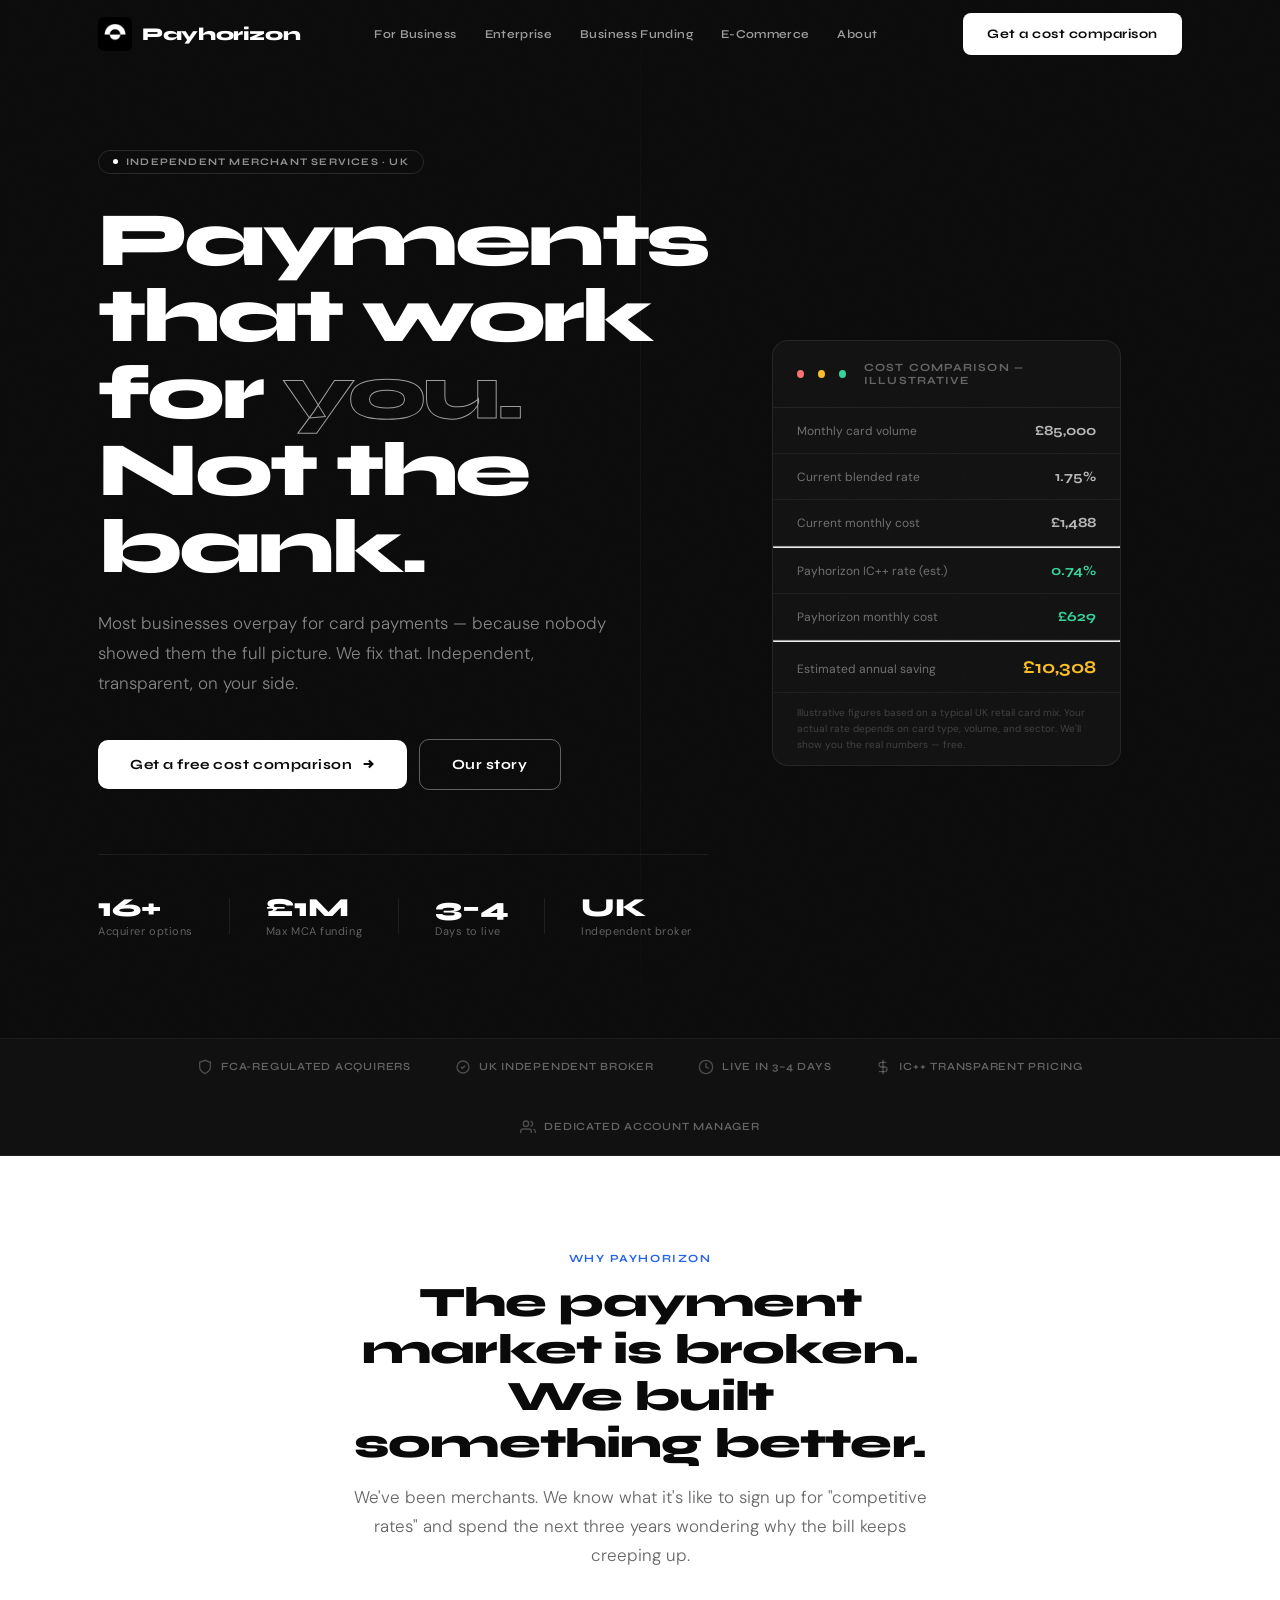
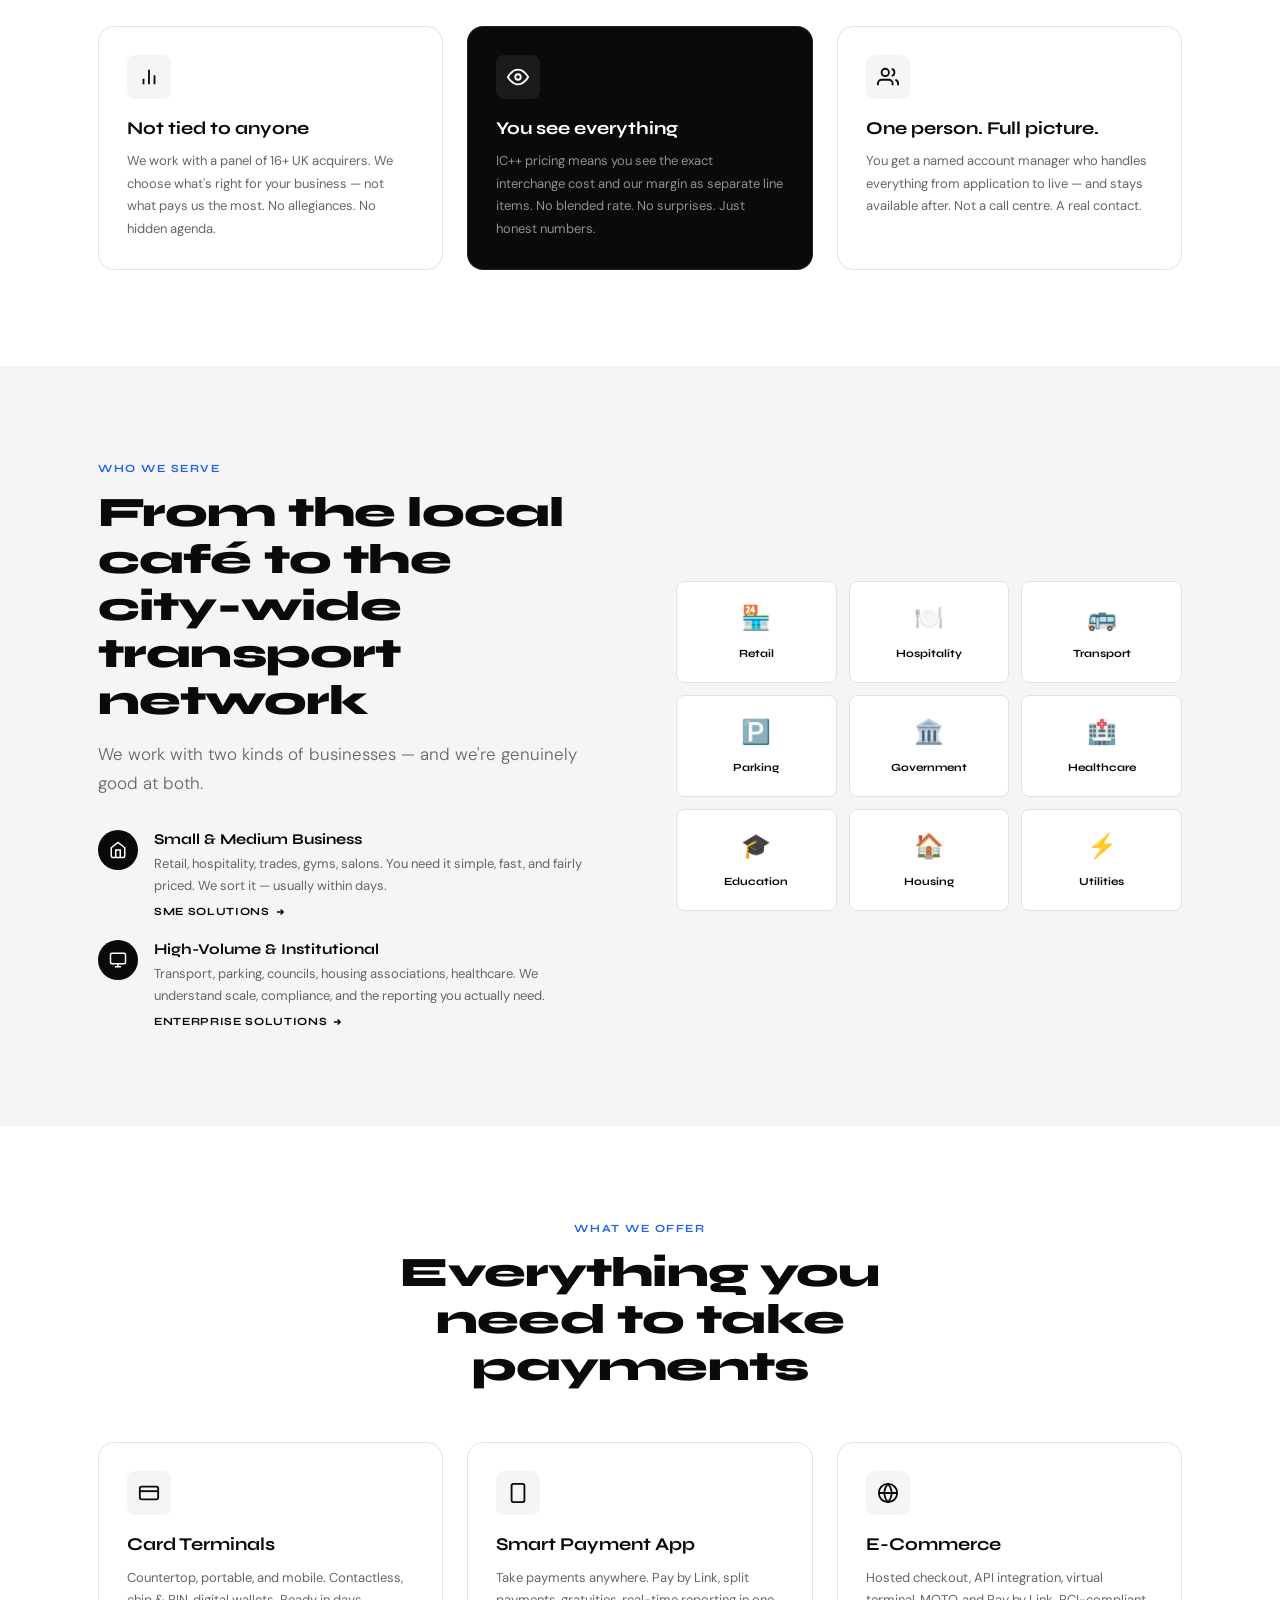
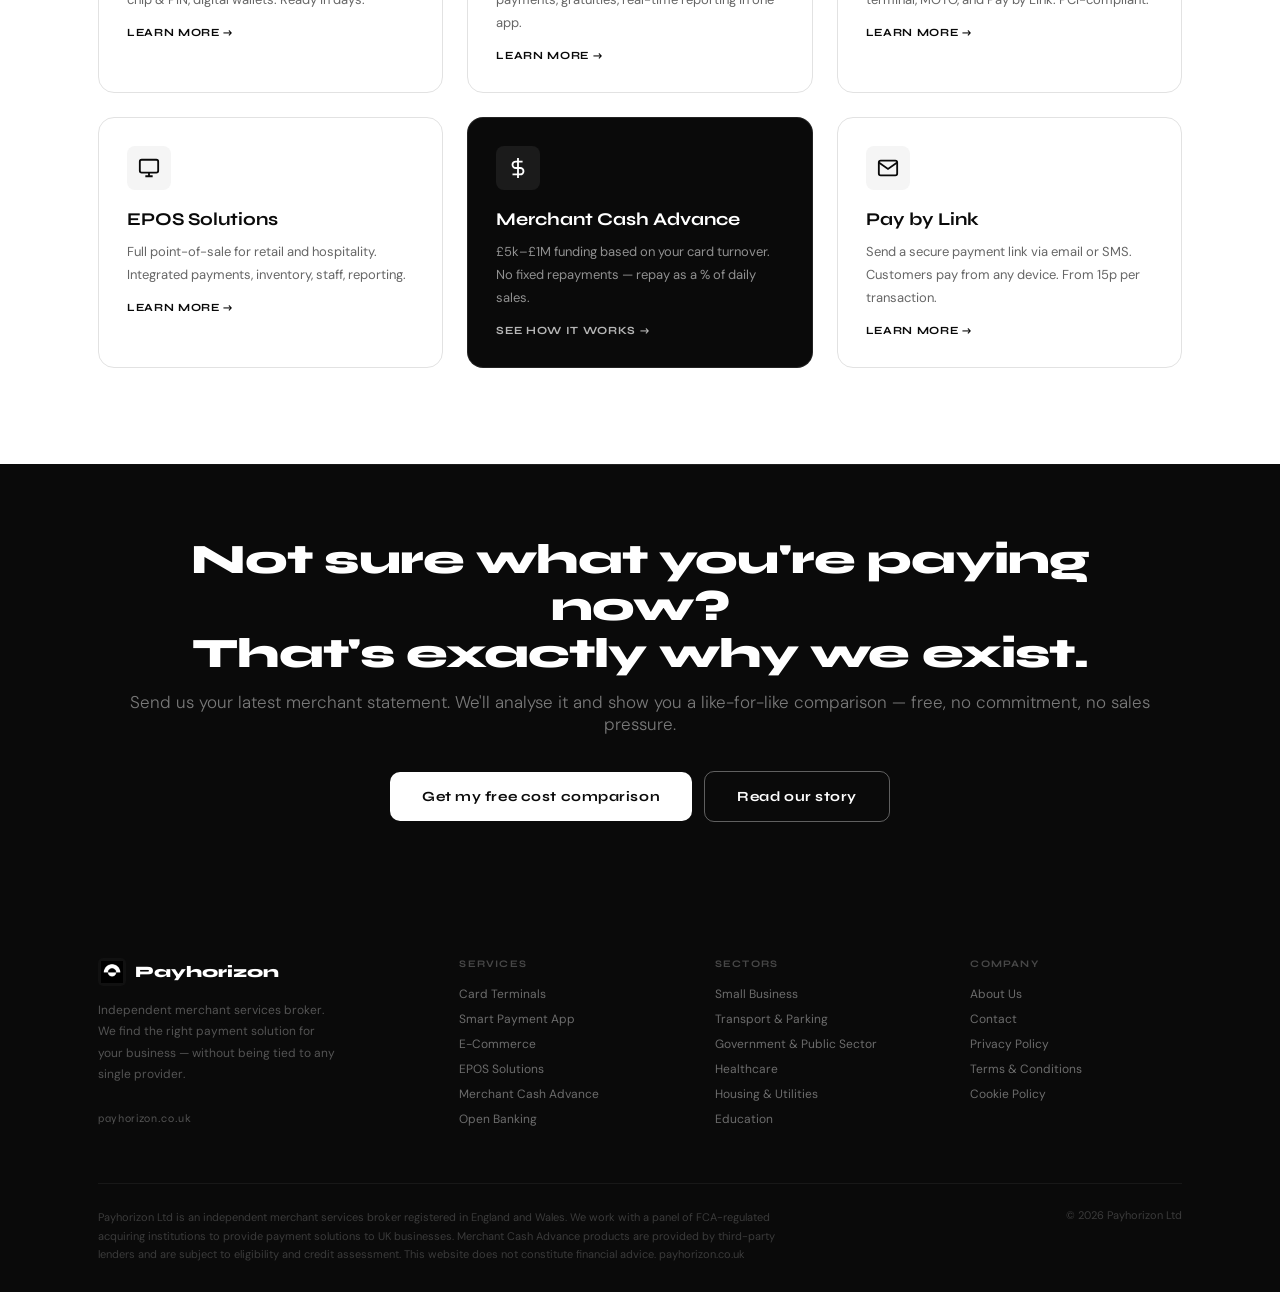
==== index.html @ 5fc8d903 "Rename payhorizon-website-v2.html to index.html" ====
<!DOCTYPE html>
<html lang="en">
<head>
<meta charset="UTF-8">
<meta name="viewport" content="width=device-width, initial-scale=1.0">
<title>Payhorizon — Independent Merchant Services</title>
<link rel="preconnect" href="https://fonts.googleapis.com">
<link rel="preconnect" href="https://fonts.gstatic.com" crossorigin>
<link href="https://fonts.googleapis.com/css2?family=Syne:wght@400;500;600;700;800&family=DM+Sans:ital,opsz,wght@0,9..40,300;0,9..40,400;0,9..40,500;1,9..40,300&display=swap" rel="stylesheet">
<style>
:root {
  --black:   #0A0A0A;
  --black2:  #111111;
  --black3:  #1A1A1A;
  --black4:  #222222;
  --white:   #FFFFFF;
  --off:     #F5F5F5;
  --mid:     #E8E8E8;
  --border:  #2A2A2A;
  --border-lt: #E2E2E2;
  --text:    #1A1A1A;
  --muted:   #666666;
  --muted-dk:#888888;
  --accent:  #2563EB;
  --accent2: #3B82F6;
  --accentlt:#DBEAFE;
  --green:   #059669;
  --gold:    #D97706;

  --font-head: "Syne", sans-serif;
  --font-body: "DM Sans", sans-serif;
  --r: 8px;
  --r-lg: 16px;
  --shadow: 0 2px 16px rgba(0,0,0,0.06);
  --shadow-lg: 0 8px 40px rgba(0,0,0,0.12);
  --t: 0.22s cubic-bezier(0.4,0,0.2,1);
}

*,*::before,*::after{box-sizing:border-box;margin:0;padding:0;}
html{scroll-behavior:smooth;}
body{font-family:var(--font-body);color:var(--text);background:var(--white);-webkit-font-smoothing:antialiased;}
a{color:inherit;text-decoration:none;}
button{cursor:pointer;border:none;font-family:var(--font-body);}
ul{list-style:none;}

.container{max-width:1140px;margin:0 auto;padding:0 28px;}
.section{padding:96px 0;}
.section--alt{background:var(--off);}
.section--dark{background:var(--black);color:var(--white);}

/* TYPOGRAPHY */
h1,h2,h3,h4{font-family:var(--font-head);}
.eyebrow{font-family:var(--font-head);font-size:11px;font-weight:700;letter-spacing:0.14em;text-transform:uppercase;color:var(--accent);display:block;margin-bottom:14px;}
.eyebrow--white{color:rgba(255,255,255,0.5);}
.section-title{font-size:clamp(26px,3.8vw,42px);font-weight:800;line-height:1.12;color:var(--black);margin-bottom:16px;letter-spacing:-0.02em;}
.section-title--white{color:var(--white);}
.section-sub{font-size:17px;line-height:1.7;color:var(--muted);max-width:580px;font-weight:300;}
.section-sub--white{color:rgba(255,255,255,0.6);}
.text-center{text-align:center;}
.text-center .section-sub{margin:0 auto;}

/* GRID */
.grid-2{display:grid;grid-template-columns:1fr 1fr;gap:28px;}
.grid-3{display:grid;grid-template-columns:repeat(3,1fr);gap:24px;}
.grid-4{display:grid;grid-template-columns:repeat(4,1fr);gap:20px;}

/* BUTTONS */
.btn{display:inline-flex;align-items:center;gap:8px;padding:13px 24px;border-radius:var(--r);font-family:var(--font-head);font-size:13px;font-weight:700;letter-spacing:0.04em;transition:var(--t);white-space:nowrap;}
.btn svg{width:14px;height:14px;flex-shrink:0;}
.btn-primary{background:var(--black);color:var(--white);}
.btn-primary:hover{background:var(--black3);transform:translateY(-1px);box-shadow:0 6px 20px rgba(0,0,0,0.25);}
.btn-accent{background:var(--accent);color:var(--white);}
.btn-accent:hover{background:var(--accent2);transform:translateY(-1px);box-shadow:0 6px 20px rgba(37,99,235,0.3);}
.btn-outline{background:transparent;color:var(--black);border:1.5px solid var(--black);}
.btn-outline:hover{background:var(--black);color:var(--white);}
.btn-outline-white{background:transparent;color:var(--white);border:1.5px solid rgba(255,255,255,0.35);}
.btn-outline-white:hover{background:rgba(255,255,255,0.1);border-color:rgba(255,255,255,0.7);}
.btn-white{background:var(--white);color:var(--black);}
.btn-white:hover{background:var(--off);transform:translateY(-1px);}
.btn-lg{padding:16px 32px;font-size:14px;border-radius:10px;}

/* NAV */
.nav{position:fixed;top:0;left:0;right:0;z-index:100;transition:var(--t);}
.nav--scrolled{background:rgba(10,10,10,0.96);backdrop-filter:blur(16px);border-bottom:1px solid rgba(255,255,255,0.06);}
.nav__inner{display:flex;align-items:center;justify-content:space-between;height:68px;}
.nav__logo{display:flex;align-items:center;gap:10px;}
.nav__logo-mark{width:34px;height:34px;border-radius:6px;overflow:hidden;background:#000;display:flex;align-items:center;justify-content:center;}
.nav__logo-mark img{width:28px;height:28px;object-fit:contain;}
.nav__logo-text{font-family:var(--font-head);font-size:18px;font-weight:800;color:var(--white);letter-spacing:-0.02em;}
.nav__links{display:flex;align-items:center;gap:2px;}
.nav__link{font-family:var(--font-head);font-size:12px;font-weight:600;color:rgba(255,255,255,0.6);padding:7px 13px;border-radius:6px;transition:var(--t);letter-spacing:0.03em;}
.nav__link:hover,.nav__link.active{color:var(--white);background:rgba(255,255,255,0.07);}
.nav__cta{margin-left:12px;}
.nav__hamburger{display:none;flex-direction:column;gap:5px;background:none;padding:8px;}
.nav__hamburger span{display:block;width:20px;height:1.5px;background:white;border-radius:2px;transition:var(--t);}

/* HERO */
.hero{min-height:100vh;background:var(--black);display:flex;align-items:center;padding-top:68px;position:relative;overflow:hidden;}
.hero__noise{position:absolute;inset:0;opacity:0.025;background-image:url("data:image/svg+xml,%3Csvg viewBox='0 0 256 256' xmlns='http://www.w3.org/2000/svg'%3E%3Cfilter id='noise'%3E%3CfeTurbulence type='fractalNoise' baseFrequency='0.9' numOctaves='4' stitchTiles='stitch'/%3E%3C/filter%3E%3Crect width='100%25' height='100%25' filter='url(%23noise)'/%3E%3C/svg%3E");background-size:200px;}
.hero__line{position:absolute;top:0;left:50%;width:1px;height:100%;background:linear-gradient(to bottom,transparent,rgba(255,255,255,0.04) 30%,rgba(255,255,255,0.04) 70%,transparent);}
.hero__content{position:relative;z-index:1;padding:80px 0 100px;}
.hero__layout{display:grid;grid-template-columns:1.15fr 0.85fr;gap:64px;align-items:center;}
.hero__kicker{display:inline-flex;align-items:center;gap:8px;border:1px solid rgba(255,255,255,0.12);border-radius:100px;padding:5px 14px;margin-bottom:28px;}
.hero__kicker-dot{width:5px;height:5px;border-radius:50%;background:#fff;animation:blink 2.4s infinite;}
@keyframes blink{0%,100%{opacity:1;}50%{opacity:0.3;}}
.hero__kicker-text{font-family:var(--font-head);font-size:10px;font-weight:700;color:rgba(255,255,255,0.55);letter-spacing:0.12em;text-transform:uppercase;}
.hero__title{font-size:clamp(42px,6vw,80px);font-weight:800;color:var(--white);line-height:1.0;letter-spacing:-0.04em;margin-bottom:24px;}
.hero__title em{font-style:normal;color:transparent;-webkit-text-stroke:1px rgba(255,255,255,0.6);}
.hero__sub{font-size:17px;line-height:1.75;color:rgba(255,255,255,0.5);max-width:520px;margin-bottom:40px;font-weight:300;}
.hero__actions{display:flex;align-items:center;gap:12px;flex-wrap:wrap;}
.hero__proof{display:flex;align-items:center;gap:36px;flex-wrap:wrap;margin-top:64px;padding-top:40px;border-top:1px solid rgba(255,255,255,0.07);}
.hero__proof-item{display:flex;flex-direction:column;gap:3px;}
.hero__proof-num{font-family:var(--font-head);font-size:26px;font-weight:800;color:var(--white);line-height:1;}
.hero__proof-label{font-size:11px;color:rgba(255,255,255,0.35);letter-spacing:0.05em;}
.hero__proof-div{width:1px;height:36px;background:rgba(255,255,255,0.08);}

/* COMPARISON CARD */
.compare-card{background:var(--black2);border:1px solid rgba(255,255,255,0.08);border-radius:var(--r-lg);overflow:hidden;}
.compare-card__head{padding:20px 24px;border-bottom:1px solid rgba(255,255,255,0.07);display:flex;align-items:center;gap:10px;}
.compare-card__head-title{font-family:var(--font-head);font-size:11px;font-weight:700;color:rgba(255,255,255,0.35);letter-spacing:0.1em;text-transform:uppercase;}
.compare-card__dot{width:8px;height:8px;border-radius:50%;}
.compare-card__row{display:flex;justify-content:space-between;align-items:baseline;padding:14px 24px;border-bottom:1px solid rgba(255,255,255,0.05);}
.compare-card__row:last-child{border-bottom:none;}
.compare-card__label{font-size:12px;color:rgba(255,255,255,0.4);}
.compare-card__val{font-family:var(--font-head);font-size:14px;font-weight:700;color:rgba(255,255,255,0.7);}
.compare-card__val--good{color:#34D399;}
.compare-card__val--save{color:#FBBF24;font-size:18px;}
.compare-card__divider{height:1px;background:rgba(255,255,255,0.07);margin:0;}
.compare-card__footer{padding:12px 24px;font-size:10px;color:rgba(255,255,255,0.2);line-height:1.6;}

/* TRUST BAR */
.trustbar{background:var(--black2);border-top:1px solid rgba(255,255,255,0.05);border-bottom:1px solid rgba(255,255,255,0.05);padding:20px 0;}
.trustbar__inner{display:flex;align-items:center;justify-content:center;gap:44px;flex-wrap:wrap;}
.trustbar__item{display:flex;align-items:center;gap:8px;}
.trustbar__icon{color:rgba(255,255,255,0.25);flex-shrink:0;}
.trustbar__text{font-family:var(--font-head);font-size:11px;font-weight:600;color:rgba(255,255,255,0.35);letter-spacing:0.07em;text-transform:uppercase;white-space:nowrap;}

/* CARDS */
.card{background:var(--white);border:1px solid var(--border-lt);border-radius:var(--r-lg);padding:28px;transition:var(--t);}
.card:hover{transform:translateY(-2px);box-shadow:var(--shadow-lg);}
.card__icon{width:44px;height:44px;border-radius:var(--r);background:var(--off);display:flex;align-items:center;justify-content:center;margin-bottom:18px;color:var(--black);}
.card__icon svg{width:22px;height:22px;}
.card__tag{font-family:var(--font-head);font-size:9px;font-weight:700;color:var(--accent);letter-spacing:0.12em;text-transform:uppercase;margin-bottom:8px;}
.card__title{font-family:var(--font-head);font-size:18px;font-weight:700;color:var(--black);margin-bottom:10px;line-height:1.3;}
.card__body{font-size:13px;line-height:1.75;color:var(--muted);}
.card__list{margin-top:16px;display:flex;flex-direction:column;gap:7px;}
.card__list li{display:flex;align-items:flex-start;gap:8px;font-size:12px;color:var(--muted);line-height:1.5;}
.card__list li::before{content:"";display:block;width:4px;height:4px;border-radius:50%;background:var(--black);flex-shrink:0;margin-top:6px;}
.card--dark{background:var(--black2);border-color:rgba(255,255,255,0.07);}
.card--dark .card__title{color:var(--white);}
.card--dark .card__body{color:rgba(255,255,255,0.5);}
.card--dark .card__list li{color:rgba(255,255,255,0.5);}
.card--dark .card__list li::before{background:rgba(255,255,255,0.3);}
.card--dark .card__icon{background:rgba(255,255,255,0.06);color:var(--white);}
.card--inv{background:var(--black);border-color:rgba(255,255,255,0.1);color:var(--white);}
.card--inv .card__title{color:var(--white);}
.card--inv .card__body{color:rgba(255,255,255,0.55);}
.card--inv .card__icon{background:rgba(255,255,255,0.07);color:var(--white);}
.card--inv .card__list li{color:rgba(255,255,255,0.55);}
.card--inv .card__list li::before{background:rgba(255,255,255,0.25);}
.card--inv:hover{border-color:rgba(255,255,255,0.25);}

/* CHECK LIST */
.check-list{display:flex;flex-direction:column;gap:11px;margin-bottom:28px;}
.check-list li{display:flex;align-items:flex-start;gap:10px;font-size:14px;color:var(--text);line-height:1.5;}
.check{width:18px;height:18px;border-radius:50%;background:var(--black);display:flex;align-items:center;justify-content:center;flex-shrink:0;margin-top:1px;}
.check svg{width:10px;height:10px;color:white;}

/* PRODUCT ROW */
.product-row{display:grid;grid-template-columns:1fr 1fr;gap:64px;align-items:center;padding:64px 0;border-bottom:1px solid var(--border-lt);}
.product-row:last-child{border-bottom:none;}
.product-row--rev .product-row__visual{order:-1;}
.product-row__visual{background:var(--off);border-radius:var(--r-lg);height:320px;display:flex;align-items:center;justify-content:center;border:1px solid var(--border-lt);}
.product-row__kicker{font-family:var(--font-head);font-size:10px;font-weight:700;color:var(--muted);letter-spacing:0.12em;text-transform:uppercase;margin-bottom:10px;}
.product-row__title{font-size:28px;font-weight:800;color:var(--black);margin-bottom:14px;line-height:1.15;letter-spacing:-0.02em;font-family:var(--font-head);}
.product-row__body{font-size:14px;line-height:1.8;color:var(--muted);margin-bottom:24px;}

/* SECTORS */
.sector-grid{display:grid;grid-template-columns:repeat(5,1fr);gap:12px;}
.sector-card{background:var(--white);border:1px solid var(--border-lt);border-radius:var(--r);padding:20px 14px;text-align:center;transition:var(--t);}
.sector-card:hover{border-color:var(--black);transform:translateY(-2px);}
.sector-card__icon{font-size:24px;margin-bottom:8px;display:block;}
.sector-card__name{font-family:var(--font-head);font-size:11px;font-weight:700;color:var(--black);line-height:1.4;}

/* STAT STRIP */
.stat-strip{background:var(--black);padding:56px 0;}
.stat-strip__grid{display:grid;grid-template-columns:repeat(4,1fr);}
.stat-strip__item{text-align:center;padding:0 24px;border-right:1px solid rgba(255,255,255,0.07);}
.stat-strip__item:last-child{border-right:none;}
.stat-strip__num{font-family:var(--font-head);font-size:40px;font-weight:800;color:var(--white);line-height:1;margin-bottom:6px;}
.stat-strip__num span{color:rgba(255,255,255,0.3);}
.stat-strip__label{font-size:12px;color:rgba(255,255,255,0.35);line-height:1.5;}

/* PRICING */
.pricing-block{background:var(--black);border-radius:var(--r-lg);padding:48px;}
.pricing-formula{display:flex;align-items:center;gap:0;flex-wrap:wrap;margin:32px 0;}
.pf-block{background:rgba(255,255,255,0.05);border:1px solid rgba(255,255,255,0.08);border-radius:var(--r);padding:18px 20px;text-align:center;flex:1;min-width:120px;}
.pf-block-val{font-family:var(--font-head);font-size:18px;font-weight:800;color:var(--white);margin-bottom:4px;}
.pf-block-label{font-size:10px;color:rgba(255,255,255,0.3);letter-spacing:0.06em;text-transform:uppercase;}
.pf-op{font-family:var(--font-head);font-size:22px;font-weight:800;color:rgba(255,255,255,0.2);padding:0 10px;align-self:center;}
.pf-result{background:rgba(255,255,255,0.08);border:1px solid rgba(255,255,255,0.15);border-radius:var(--r);padding:18px 20px;text-align:center;flex:1;min-width:120px;}
.pf-result-val{font-family:var(--font-head);font-size:18px;font-weight:800;color:var(--white);margin-bottom:4px;}
.pf-result-label{font-size:10px;color:rgba(255,255,255,0.5);letter-spacing:0.06em;text-transform:uppercase;}

/* MCA CALC */
.mca-calc{background:var(--black2);border:1px solid rgba(255,255,255,0.08);border-radius:var(--r-lg);padding:32px;}
.mca-calc__label{font-family:var(--font-head);font-size:10px;font-weight:700;color:rgba(255,255,255,0.35);letter-spacing:0.1em;text-transform:uppercase;margin-bottom:6px;}
.mca-calc__input{background:rgba(255,255,255,0.06);border:1px solid rgba(255,255,255,0.12);border-radius:var(--r);padding:13px 16px;font-family:var(--font-head);font-size:22px;font-weight:700;color:white;width:100%;margin-bottom:20px;outline:none;transition:var(--t);}
.mca-calc__input:focus{border-color:rgba(255,255,255,0.3);}
.mca-calc__result{background:rgba(255,255,255,0.04);border:1px solid rgba(255,255,255,0.08);border-radius:var(--r);padding:18px 20px;}
.mca-calc__result-row{display:flex;justify-content:space-between;align-items:baseline;padding:8px 0;border-bottom:1px solid rgba(255,255,255,0.05);}
.mca-calc__result-row:last-child{border-bottom:none;padding-bottom:0;}
.mca-calc__rl{font-size:12px;color:rgba(255,255,255,0.4);}
.mca-calc__rv{font-family:var(--font-head);font-weight:700;color:white;font-size:13px;}
.mca-calc__rv--hl{color:#34D399;font-size:20px;}

/* FAQ */
.faq-item{border-bottom:1px solid var(--border-lt);}
.faq-q{display:flex;justify-content:space-between;align-items:center;padding:20px 0;cursor:pointer;gap:16px;}
.faq-q h4{font-family:var(--font-head);font-size:15px;font-weight:700;color:var(--black);line-height:1.35;}
.faq-q__icon{width:26px;height:26px;border-radius:50%;background:var(--off);display:flex;align-items:center;justify-content:center;flex-shrink:0;transition:var(--t);font-size:16px;color:var(--black);font-weight:700;font-family:var(--font-head);}
.faq-ans{display:none;padding-bottom:18px;font-size:14px;line-height:1.75;color:var(--muted);}
.faq-item.open .faq-ans{display:block;}
.faq-item.open .faq-q__icon{background:var(--black);color:white;transform:rotate(45deg);}

/* CTA BAND */
.cta-band{background:var(--black);padding:72px 0;position:relative;overflow:hidden;}
.cta-band__rule{position:absolute;top:0;left:0;right:0;height:1px;background:linear-gradient(90deg,transparent,rgba(255,255,255,0.1),transparent);}
.cta-band__content{text-align:center;}
.cta-band__title{font-size:clamp(26px,4vw,42px);font-weight:800;color:white;margin-bottom:14px;line-height:1.12;letter-spacing:-0.02em;font-family:var(--font-head);}
.cta-band__sub{font-size:17px;color:rgba(255,255,255,0.45);margin-bottom:36px;font-weight:300;}
.cta-band__actions{display:flex;align-items:center;justify-content:center;gap:12px;flex-wrap:wrap;}

/* FORM */
.form-card{background:var(--white);border-radius:var(--r-lg);padding:44px;box-shadow:var(--shadow-lg);border:1px solid var(--border-lt);}
.form-grid{display:grid;grid-template-columns:1fr 1fr;gap:16px;}
.form-group{display:flex;flex-direction:column;gap:6px;}
.form-group--full{grid-column:1/-1;}
label{font-family:var(--font-head);font-size:10px;font-weight:700;color:var(--black);letter-spacing:0.08em;text-transform:uppercase;}
input,select,textarea{background:var(--off);border:1.5px solid var(--border-lt);border-radius:var(--r);padding:12px 14px;font-family:var(--font-body);font-size:14px;color:var(--text);transition:var(--t);outline:none;width:100%;}
input:focus,select:focus,textarea:focus{border-color:var(--black);background:white;}
textarea{resize:vertical;min-height:110px;}
select{-webkit-appearance:none;cursor:pointer;}

/* ABOUT */
.about-split{display:grid;grid-template-columns:1fr 1fr;gap:72px;align-items:start;}
.value-item{display:flex;gap:18px;padding:24px 0;border-bottom:1px solid var(--border-lt);}
.value-item:last-child{border-bottom:none;}
.value-item__num{font-family:var(--font-head);font-size:30px;font-weight:800;color:var(--black);opacity:0.1;line-height:1;flex-shrink:0;width:40px;}
.value-item__title{font-family:var(--font-head);font-size:15px;font-weight:700;color:var(--black);margin-bottom:6px;}
.value-item__body{font-size:13px;line-height:1.7;color:var(--muted);}

/* FOOTER */
.footer{background:var(--black);padding:64px 0 28px;}
.footer__grid{display:grid;grid-template-columns:1.5fr 1fr 1fr 1fr;gap:44px;margin-bottom:56px;}
.footer__logo{display:flex;align-items:center;gap:9px;margin-bottom:14px;}
.footer__logo-mark{width:28px;height:28px;border-radius:5px;background:#111;display:flex;align-items:center;justify-content:center;}
.footer__logo-mark img{width:22px;height:22px;object-fit:contain;}
.footer__logo-text{font-family:var(--font-head);font-size:16px;font-weight:800;color:white;}
.footer__desc{font-size:12px;line-height:1.8;color:rgba(255,255,255,0.3);max-width:240px;margin-bottom:20px;}
.footer__col-title{font-family:var(--font-head);font-size:10px;font-weight:700;color:rgba(255,255,255,0.25);letter-spacing:0.12em;text-transform:uppercase;margin-bottom:16px;}
.footer__links{display:flex;flex-direction:column;gap:9px;}
.footer__link{font-size:12px;color:rgba(255,255,255,0.4);transition:var(--t);}
.footer__link:hover{color:rgba(255,255,255,0.8);}
.footer__bottom{border-top:1px solid rgba(255,255,255,0.06);padding-top:24px;display:flex;justify-content:space-between;align-items:start;gap:24px;flex-wrap:wrap;}
.footer__legal{font-size:11px;color:rgba(255,255,255,0.2);line-height:1.7;max-width:680px;}
.footer__copy{font-size:11px;color:rgba(255,255,255,0.2);white-space:nowrap;}

/* PAGES */
.page{display:none;}
.page.active{display:block;}

/* RESPONSIVE */
@media(max-width:960px){
  .hero__layout,.about-split{grid-template-columns:1fr;}
  .compare-card{display:none;}
  .grid-2,.grid-3,.grid-4{grid-template-columns:1fr 1fr;}
  .product-row{grid-template-columns:1fr;gap:32px;}
  .product-row--rev .product-row__visual{order:0;}
  .stat-strip__grid{grid-template-columns:1fr 1fr;gap:24px;}
  .stat-strip__item{border-right:none;padding-bottom:24px;}
  .sector-grid{grid-template-columns:repeat(3,1fr);}
  .footer__grid{grid-template-columns:1fr 1fr;gap:36px;}
}
@media(max-width:640px){
  .container{padding:0 18px;}
  .section{padding:60px 0;}
  .grid-2,.grid-3,.grid-4{grid-template-columns:1fr;}
  .nav__links,.nav__cta{display:none;}
  .nav__hamburger{display:flex;}
  .sector-grid{grid-template-columns:repeat(2,1fr);}
  .form-grid{grid-template-columns:1fr;}
  .form-card{padding:28px 20px;}
  .pricing-block{padding:28px 20px;}
  .footer__grid{grid-template-columns:1fr;}
  .footer__bottom{flex-direction:column;}
  .hero__proof{gap:20px;}
  .hero__proof-div{display:none;}
}
</style>
</head>
<body>

<!-- NAV -->
<nav class="nav" id="mainNav">
  <div class="container">
    <div class="nav__inner">
      <a class="nav__logo" href="#" onclick="showPage('home')">
        <div class="nav__logo-mark"><img src="[data-uri]" alt="Payhorizon mark"></div>
        <span class="nav__logo-text">Payhorizon</span>
      </a>
      <div class="nav__links">
        <a class="nav__link" href="#" onclick="showPage('sme')">For Business</a>
        <a class="nav__link" href="#" onclick="showPage('enterprise')">Enterprise</a>
        <a class="nav__link" href="#" onclick="showPage('mca')">Business Funding</a>
        <a class="nav__link" href="#" onclick="showPage('ecommerce')">E-Commerce</a>
        <a class="nav__link" href="#" onclick="showPage('about')">About</a>
      </div>
      <a class="btn btn-white nav__cta" href="#" onclick="showPage('contact')">Get a cost comparison</a>
      <button class="nav__hamburger" onclick="toggleMobile()"><span></span><span></span><span></span></button>
    </div>
  </div>
</nav>

<!-- ══ HOME ══════════════════════════════════════════════ -->
<div class="page active" id="page-home">

<section class="hero">
  <div class="hero__noise"></div>
  <div class="hero__line"></div>
  <div class="container">
    <div class="hero__layout">
      <div class="hero__content">
        <div class="hero__kicker">
          <div class="hero__kicker-dot"></div>
          <span class="hero__kicker-text">Independent Merchant Services · UK</span>
        </div>
        <h1 class="hero__title">Payments that work<br>for <em>you.</em><br>Not the bank.</h1>
        <p class="hero__sub">Most businesses overpay for card payments — because nobody showed them the full picture. We fix that. Independent, transparent, on your side.</p>
        <div class="hero__actions">
          <a href="#" onclick="showPage('contact')" class="btn btn-white btn-lg">Get a free cost comparison <svg viewBox="0 0 16 16" fill="none" stroke="currentColor" stroke-width="2.5"><path d="M3 8h10M9 4l4 4-4 4"/></svg></a>
          <a href="#" onclick="showPage('about')" class="btn btn-outline-white btn-lg">Our story</a>
        </div>
        <div class="hero__proof">
          <div class="hero__proof-item"><span class="hero__proof-num">16+</span><span class="hero__proof-label">Acquirer options</span></div>
          <div class="hero__proof-div"></div>
          <div class="hero__proof-item"><span class="hero__proof-num">£1M</span><span class="hero__proof-label">Max MCA funding</span></div>
          <div class="hero__proof-div"></div>
          <div class="hero__proof-item"><span class="hero__proof-num">3–4</span><span class="hero__proof-label">Days to live</span></div>
          <div class="hero__proof-div"></div>
          <div class="hero__proof-item"><span class="hero__proof-num">UK</span><span class="hero__proof-label">Independent broker</span></div>
        </div>
      </div>
      <div class="compare-card">
        <div class="compare-card__head">
          <div class="compare-card__dot" style="background:#F87171;"></div>
          <div class="compare-card__dot" style="background:#FBBF24;margin-left:4px;"></div>
          <div class="compare-card__dot" style="background:#34D399;margin-left:4px;"></div>
          <span class="compare-card__head-title" style="margin-left:8px;">Cost comparison — illustrative</span>
        </div>
        <div class="compare-card__row"><span class="compare-card__label">Monthly card volume</span><span class="compare-card__val">£85,000</span></div>
        <div class="compare-card__row"><span class="compare-card__label">Current blended rate</span><span class="compare-card__val">1.75%</span></div>
        <div class="compare-card__row"><span class="compare-card__label">Current monthly cost</span><span class="compare-card__val">£1,488</span></div>
        <hr class="compare-card__divider">
        <div class="compare-card__row"><span class="compare-card__label">Payhorizon IC++ rate (est.)</span><span class="compare-card__val compare-card__val--good">0.74%</span></div>
        <div class="compare-card__row"><span class="compare-card__label">Payhorizon monthly cost</span><span class="compare-card__val compare-card__val--good">£629</span></div>
        <hr class="compare-card__divider">
        <div class="compare-card__row"><span class="compare-card__label">Estimated annual saving</span><span class="compare-card__val compare-card__val--save">£10,308</span></div>
        <div class="compare-card__footer">Illustrative figures based on a typical UK retail card mix. Your actual rate depends on card type, volume, and sector. We'll show you the real numbers — free.</div>
      </div>
    </div>
  </div>
</section>

<div class="trustbar">
  <div class="container">
    <div class="trustbar__inner">
      <div class="trustbar__item"><svg class="trustbar__icon" width="16" height="16" viewBox="0 0 24 24" fill="none" stroke="currentColor" stroke-width="2"><path d="M12 22s8-4 8-10V5l-8-3-8 3v7c0 6 8 10 8 10z"/></svg><span class="trustbar__text">FCA-Regulated Acquirers</span></div>
      <div class="trustbar__item"><svg class="trustbar__icon" width="16" height="16" viewBox="0 0 24 24" fill="none" stroke="currentColor" stroke-width="2"><path d="M9 12l2 2 4-4M21 12c0 4.97-4.03 9-9 9s-9-4.03-9-9 4.03-9 9-9 9 4.03 9 9z"/></svg><span class="trustbar__text">UK Independent Broker</span></div>
      <div class="trustbar__item"><svg class="trustbar__icon" width="16" height="16" viewBox="0 0 24 24" fill="none" stroke="currentColor" stroke-width="2"><circle cx="12" cy="12" r="10"/><path d="M12 6v6l4 2"/></svg><span class="trustbar__text">Live in 3–4 Days</span></div>
      <div class="trustbar__item"><svg class="trustbar__icon" width="16" height="16" viewBox="0 0 24 24" fill="none" stroke="currentColor" stroke-width="2"><line x1="12" y1="1" x2="12" y2="23"/><path d="M17 5H9.5a3.5 3.5 0 0 0 0 7h5a3.5 3.5 0 0 1 0 7H6"/></svg><span class="trustbar__text">IC++ Transparent Pricing</span></div>
      <div class="trustbar__item"><svg class="trustbar__icon" width="16" height="16" viewBox="0 0 24 24" fill="none" stroke="currentColor" stroke-width="2"><path d="M17 21v-2a4 4 0 0 0-4-4H5a4 4 0 0 0-4 4v2"/><circle cx="9" cy="7" r="4"/><path d="M23 21v-2a4 4 0 0 0-3-3.87M16 3.13a4 4 0 0 1 0 7.75"/></svg><span class="trustbar__text">Dedicated Account Manager</span></div>
    </div>
  </div>
</div>

<section class="section">
  <div class="container">
    <div class="text-center" style="max-width:580px;margin:0 auto 56px;">
      <span class="eyebrow">Why Payhorizon</span>
      <h2 class="section-title">The payment market is broken.<br>We built something better.</h2>
      <p class="section-sub">We've been merchants. We know what it's like to sign up for "competitive rates" and spend the next three years wondering why the bill keeps creeping up.</p>
    </div>
    <div class="grid-3">
      <div class="card">
        <div class="card__icon"><svg viewBox="0 0 24 24" fill="none" stroke="currentColor" stroke-width="2"><path d="M18 20V10M12 20V4M6 20v-6"/></svg></div>
        <div class="card__title">Not tied to anyone</div>
        <p class="card__body">We work with a panel of 16+ UK acquirers. We choose what's right for your business — not what pays us the most. No allegiances. No hidden agenda.</p>
      </div>
      <div class="card card--inv">
        <div class="card__icon"><svg viewBox="0 0 24 24" fill="none" stroke="currentColor" stroke-width="2"><path d="M1 12s4-8 11-8 11 8 11 8-4 8-11 8-11-8-11-8z"/><circle cx="12" cy="12" r="3"/></svg></div>
        <div class="card__title">You see everything</div>
        <p class="card__body">IC++ pricing means you see the exact interchange cost and our margin as separate line items. No blended rate. No surprises. Just honest numbers.</p>
      </div>
      <div class="card">
        <div class="card__icon"><svg viewBox="0 0 24 24" fill="none" stroke="currentColor" stroke-width="2"><path d="M17 21v-2a4 4 0 0 0-4-4H5a4 4 0 0 0-4 4v2"/><circle cx="9" cy="7" r="4"/><path d="M23 21v-2a4 4 0 0 0-3-3.87M16 3.13a4 4 0 0 1 0 7.75"/></svg></div>
        <div class="card__title">One person. Full picture.</div>
        <p class="card__body">You get a named account manager who handles everything from application to live — and stays available after. Not a call centre. A real contact.</p>
      </div>
    </div>
  </div>
</section>

<section class="section section--alt">
  <div class="container">
    <div class="grid-2" style="gap:72px;align-items:center;">
      <div>
        <span class="eyebrow">Who we serve</span>
        <h2 class="section-title">From the local café to the city-wide transport network</h2>
        <p class="section-sub" style="margin-bottom:32px;">We work with two kinds of businesses — and we're genuinely good at both.</p>
        <div style="display:flex;flex-direction:column;gap:20px;">
          <div style="display:flex;gap:16px;align-items:flex-start;">
            <div style="width:40px;height:40px;border-radius:50%;background:var(--black);display:flex;align-items:center;justify-content:center;flex-shrink:0;">
              <svg width="18" height="18" viewBox="0 0 24 24" fill="none" stroke="white" stroke-width="2"><path d="M3 9l9-7 9 7v11a2 2 0 0 1-2 2H5a2 2 0 0 1-2-2z"/><polyline points="9 22 9 12 15 12 15 22"/></svg>
            </div>
            <div>
              <div style="font-family:var(--font-head);font-size:15px;font-weight:700;color:var(--black);margin-bottom:5px;">Small &amp; Medium Business</div>
              <div style="font-size:13px;line-height:1.7;color:var(--muted);">Retail, hospitality, trades, gyms, salons. You need it simple, fast, and fairly priced. We sort it — usually within days.</div>
              <a href="#" onclick="showPage('sme')" style="display:inline-flex;align-items:center;gap:5px;font-family:var(--font-head);font-size:11px;font-weight:700;color:var(--black);margin-top:8px;text-transform:uppercase;letter-spacing:0.06em;">SME solutions <svg width="10" height="10" viewBox="0 0 16 16" fill="none" stroke="currentColor" stroke-width="2.5"><path d="M3 8h10M9 4l4 4-4 4"/></svg></a>
            </div>
          </div>
          <div style="display:flex;gap:16px;align-items:flex-start;">
            <div style="width:40px;height:40px;border-radius:50%;background:var(--black);display:flex;align-items:center;justify-content:center;flex-shrink:0;">
              <svg width="18" height="18" viewBox="0 0 24 24" fill="none" stroke="white" stroke-width="2"><rect x="2" y="3" width="20" height="14" rx="2"/><line x1="8" y1="21" x2="16" y2="21"/><line x1="12" y1="17" x2="12" y2="21"/></svg>
            </div>
            <div>
              <div style="font-family:var(--font-head);font-size:15px;font-weight:700;color:var(--black);margin-bottom:5px;">High-Volume &amp; Institutional</div>
              <div style="font-size:13px;line-height:1.7;color:var(--muted);">Transport, parking, councils, housing associations, healthcare. We understand scale, compliance, and the reporting you actually need.</div>
              <a href="#" onclick="showPage('enterprise')" style="display:inline-flex;align-items:center;gap:5px;font-family:var(--font-head);font-size:11px;font-weight:700;color:var(--black);margin-top:8px;text-transform:uppercase;letter-spacing:0.06em;">Enterprise solutions <svg width="10" height="10" viewBox="0 0 16 16" fill="none" stroke="currentColor" stroke-width="2.5"><path d="M3 8h10M9 4l4 4-4 4"/></svg></a>
            </div>
          </div>
        </div>
      </div>
      <div class="sector-grid" style="grid-template-columns:repeat(3,1fr);">
        <div class="sector-card"><span class="sector-card__icon">🏪</span><span class="sector-card__name">Retail</span></div>
        <div class="sector-card"><span class="sector-card__icon">🍽️</span><span class="sector-card__name">Hospitality</span></div>
        <div class="sector-card"><span class="sector-card__icon">🚌</span><span class="sector-card__name">Transport</span></div>
        <div class="sector-card"><span class="sector-card__icon">🅿️</span><span class="sector-card__name">Parking</span></div>
        <div class="sector-card"><span class="sector-card__icon">🏛️</span><span class="sector-card__name">Government</span></div>
        <div class="sector-card"><span class="sector-card__icon">🏥</span><span class="sector-card__name">Healthcare</span></div>
        <div class="sector-card"><span class="sector-card__icon">🎓</span><span class="sector-card__name">Education</span></div>
        <div class="sector-card"><span class="sector-card__icon">🏠</span><span class="sector-card__name">Housing</span></div>
        <div class="sector-card"><span class="sector-card__icon">⚡</span><span class="sector-card__name">Utilities</span></div>
      </div>
    </div>
  </div>
</section>

<section class="section">
  <div class="container">
    <div class="text-center" style="max-width:540px;margin:0 auto 52px;">
      <span class="eyebrow">What we offer</span>
      <h2 class="section-title">Everything you need to take payments</h2>
    </div>
    <div class="grid-3">
      <div class="card"><div class="card__icon"><svg viewBox="0 0 24 24" fill="none" stroke="currentColor" stroke-width="2"><rect x="2" y="5" width="20" height="14" rx="2"/><line x1="2" y1="10" x2="22" y2="10"/></svg></div><div class="card__title">Card Terminals</div><p class="card__body">Countertop, portable, and mobile. Contactless, chip & PIN, digital wallets. Ready in days.</p><a href="#" onclick="showPage('sme')" style="display:inline-flex;align-items:center;gap:5px;font-family:var(--font-head);font-size:11px;font-weight:700;color:var(--black);margin-top:14px;text-transform:uppercase;letter-spacing:0.06em;">Learn more →</a></div>
      <div class="card"><div class="card__icon"><svg viewBox="0 0 24 24" fill="none" stroke="currentColor" stroke-width="2"><rect x="5" y="2" width="14" height="20" rx="2"/><line x1="12" y1="18" x2="12.01" y2="18"/></svg></div><div class="card__title">Smart Payment App</div><p class="card__body">Take payments anywhere. Pay by Link, split payments, gratuities, real-time reporting in one app.</p><a href="#" onclick="showPage('sme')" style="display:inline-flex;align-items:center;gap:5px;font-family:var(--font-head);font-size:11px;font-weight:700;color:var(--black);margin-top:14px;text-transform:uppercase;letter-spacing:0.06em;">Learn more →</a></div>
      <div class="card"><div class="card__icon"><svg viewBox="0 0 24 24" fill="none" stroke="currentColor" stroke-width="2"><circle cx="12" cy="12" r="10"/><path d="M2 12h20M12 2a15.3 15.3 0 0 1 4 10 15.3 15.3 0 0 1-4 10 15.3 15.3 0 0 1-4-10 15.3 15.3 0 0 1 4-10z"/></svg></div><div class="card__title">E-Commerce</div><p class="card__body">Hosted checkout, API integration, virtual terminal, MOTO, and Pay by Link. PCI-compliant.</p><a href="#" onclick="showPage('ecommerce')" style="display:inline-flex;align-items:center;gap:5px;font-family:var(--font-head);font-size:11px;font-weight:700;color:var(--black);margin-top:14px;text-transform:uppercase;letter-spacing:0.06em;">Learn more →</a></div>
      <div class="card"><div class="card__icon"><svg viewBox="0 0 24 24" fill="none" stroke="currentColor" stroke-width="2"><rect x="2" y="3" width="20" height="14" rx="2"/><path d="M8 21h8M12 17v4"/></svg></div><div class="card__title">EPOS Solutions</div><p class="card__body">Full point-of-sale for retail and hospitality. Integrated payments, inventory, staff, reporting.</p><a href="#" onclick="showPage('sme')" style="display:inline-flex;align-items:center;gap:5px;font-family:var(--font-head);font-size:11px;font-weight:700;color:var(--black);margin-top:14px;text-transform:uppercase;letter-spacing:0.06em;">Learn more →</a></div>
      <div class="card card--inv"><div class="card__icon"><svg viewBox="0 0 24 24" fill="none" stroke="currentColor" stroke-width="2"><line x1="12" y1="1" x2="12" y2="23"/><path d="M17 5H9.5a3.5 3.5 0 0 0 0 7h5a3.5 3.5 0 0 1 0 7H6"/></svg></div><div class="card__title">Merchant Cash Advance</div><p class="card__body">£5k–£1M funding based on your card turnover. No fixed repayments — repay as a % of daily sales.</p><a href="#" onclick="showPage('mca')" style="display:inline-flex;align-items:center;gap:5px;font-family:var(--font-head);font-size:11px;font-weight:700;color:rgba(255,255,255,0.7);margin-top:14px;text-transform:uppercase;letter-spacing:0.06em;">See how it works →</a></div>
      <div class="card"><div class="card__icon"><svg viewBox="0 0 24 24" fill="none" stroke="currentColor" stroke-width="2"><path d="M4 4h16c1.1 0 2 .9 2 2v12c0 1.1-.9 2-2 2H4c-1.1 0-2-.9-2-2V6c0-1.1.9-2 2-2z"/><polyline points="22,6 12,13 2,6"/></svg></div><div class="card__title">Pay by Link</div><p class="card__body">Send a secure payment link via email or SMS. Customers pay from any device. From 15p per transaction.</p><a href="#" onclick="showPage('ecommerce')" style="display:inline-flex;align-items:center;gap:5px;font-family:var(--font-head);font-size:11px;font-weight:700;color:var(--black);margin-top:14px;text-transform:uppercase;letter-spacing:0.06em;">Learn more →</a></div>
    </div>
  </div>
</section>

<div class="cta-band">
  <div class="cta-band__rule"></div>
  <div class="container">
    <div class="cta-band__content">
      <h2 class="cta-band__title">Not sure what you're paying now?<br>That's exactly why we exist.</h2>
      <p class="cta-band__sub">Send us your latest merchant statement. We'll analyse it and show you a like-for-like comparison — free, no commitment, no sales pressure.</p>
      <div class="cta-band__actions">
        <a href="#" onclick="showPage('contact')" class="btn btn-white btn-lg">Get my free cost comparison</a>
        <a href="#" onclick="showPage('about')" class="btn btn-outline-white btn-lg">Read our story</a>
      </div>
    </div>
  </div>
</div>

</div><!-- /home -->

<!-- ══ ENTERPRISE ════════════════════════════════════════ -->
<div class="page" id="page-enterprise">
<div style="height:68px;background:var(--black);"></div>
<section style="background:var(--black);padding:72px 0 88px;">
  <div class="container">
    <div style="max-width:680px;">
      <span class="eyebrow eyebrow--white">Enterprise &amp; Institutional</span>
      <h1 style="font-family:var(--font-head);font-size:clamp(36px,5vw,60px);font-weight:800;color:white;line-height:1.0;letter-spacing:-0.03em;margin-bottom:20px;">Payment infrastructure<br>built for volume.</h1>
      <p style="font-size:17px;line-height:1.75;color:rgba(255,255,255,0.5);margin-bottom:36px;font-weight:300;">Transport networks, parking operators, local authorities, housing associations, healthcare groups. Your requirements are not standard — and neither is our approach.</p>
      <a href="#" onclick="showPage('contact')" class="btn btn-white btn-lg">Request an enterprise consultation</a>
    </div>
  </div>
</section>
<section class="section">
  <div class="container">
    <div class="text-center" style="max-width:580px;margin:0 auto 52px;">
      <span class="eyebrow">Sectors we serve</span>
      <h2 class="section-title">We understand your industry —<br>not just your payments</h2>
    </div>
    <div class="sector-grid">
      <div class="sector-card"><span class="sector-card__icon">🚌</span><span class="sector-card__name">Transport Operators</span></div>
      <div class="sector-card"><span class="sector-card__icon">🅿️</span><span class="sector-card__name">Parking Operators</span></div>
      <div class="sector-card"><span class="sector-card__icon">🏛️</span><span class="sector-card__name">Local Government</span></div>
      <div class="sector-card"><span class="sector-card__icon">🏥</span><span class="sector-card__name">Private Healthcare</span></div>
      <div class="sector-card"><span class="sector-card__icon">🏠</span><span class="sector-card__name">Housing Associations</span></div>
      <div class="sector-card"><span class="sector-card__icon">⚡</span><span class="sector-card__name">Utilities &amp; Telecoms</span></div>
      <div class="sector-card"><span class="sector-card__icon">🎓</span><span class="sector-card__name">Education &amp; MATs</span></div>
      <div class="sector-card"><span class="sector-card__icon">🏟️</span><span class="sector-card__name">Events &amp; Venues</span></div>
      <div class="sector-card"><span class="sector-card__icon">🚚</span><span class="sector-card__name">Logistics &amp; Couriers</span></div>
      <div class="sector-card"><span class="sector-card__icon">❤️</span><span class="sector-card__name">Charities &amp; NGOs</span></div>
    </div>
  </div>
</section>
<section class="section section--alt">
  <div class="container">
    <div class="grid-2" style="gap:56px;align-items:start;">
      <div>
        <span class="eyebrow">Why volume changes everything</span>
        <h2 class="section-title">At scale, every basis point matters</h2>
        <p style="font-size:15px;line-height:1.8;color:var(--muted);margin-bottom:28px;">A business processing £1M/month in card payments saves over £100,000 a year by moving from a 1.75% blended rate to a well-structured IC++ rate. That's not a rounding error — that's a budget line.</p>
        <ul class="check-list">
          <li><span class="check"><svg viewBox="0 0 10 10" fill="none" stroke="currentColor" stroke-width="2.5"><path d="M1.5 5l2.5 2.5 4.5-4.5"/></svg></span>IC++ pricing with volume-based negotiation</li>
          <li><span class="check"><svg viewBox="0 0 10 10" fill="none" stroke="currentColor" stroke-width="2.5"><path d="M1.5 5l2.5 2.5 4.5-4.5"/></svg></span>Multi-location terminal estate management</li>
          <li><span class="check"><svg viewBox="0 0 10 10" fill="none" stroke="currentColor" stroke-width="2.5"><path d="M1.5 5l2.5 2.5 4.5-4.5"/></svg></span>Consolidated reporting across all sites</li>
          <li><span class="check"><svg viewBox="0 0 10 10" fill="none" stroke="currentColor" stroke-width="2.5"><path d="M1.5 5l2.5 2.5 4.5-4.5"/></svg></span>Dedicated senior account management</li>
          <li><span class="check"><svg viewBox="0 0 10 10" fill="none" stroke="currentColor" stroke-width="2.5"><path d="M1.5 5l2.5 2.5 4.5-4.5"/></svg></span>SLA-backed support and escalation paths</li>
          <li><span class="check"><svg viewBox="0 0 10 10" fill="none" stroke="currentColor" stroke-width="2.5"><path d="M1.5 5l2.5 2.5 4.5-4.5"/></svg></span>Full PCI DSS compliance support</li>
        </ul>
        <a href="#" onclick="showPage('contact')" class="btn btn-primary" style="margin-top:8px;">Request enterprise consultation</a>
      </div>
      <div style="display:flex;flex-direction:column;gap:16px;">
        <div class="card"><div class="card__tag">Multi-channel</div><div class="card__title">Card present · CNP · MOTO · Online</div><p class="card__body">Whether your customers pay at a kiosk, online, by phone, or at a staffed desk — we cover every channel through one relationship.</p></div>
        <div class="card"><div class="card__tag">Reporting</div><div class="card__title">The data your finance team needs</div><p class="card__body">Transaction-level reporting, daily settlement summaries, cost-per-channel breakdowns. Exportable in formats your team already uses.</p></div>
        <div class="card"><div class="card__tag">Compliance</div><div class="card__title">PCI DSS &amp; public sector ready</div><p class="card__body">Full PCI compliance support, GDPR-aligned data handling, and experience with public sector procurement requirements.</p></div>
      </div>
    </div>
  </div>
</section>
<div class="cta-band"><div class="cta-band__rule"></div><div class="container"><div class="cta-band__content"><h2 class="cta-band__title">Processing over £100k/month?</h2><p class="cta-band__sub">Let us run a full cost analysis. Real numbers, not estimates.</p><div class="cta-band__actions"><a href="#" onclick="showPage('contact')" class="btn btn-white btn-lg">Request enterprise consultation</a></div></div></div></div>
</div><!-- /enterprise -->

<!-- ══ MCA ════════════════════════════════════════════════ -->
<div class="page" id="page-mca">
<div style="height:68px;background:var(--black);"></div>
<section style="background:var(--black);padding:72px 0 88px;">
  <div class="container">
    <div class="grid-2" style="gap:56px;align-items:center;">
      <div>
        <span class="eyebrow eyebrow--white">Business Funding</span>
        <h1 style="font-family:var(--font-head);font-size:clamp(36px,5vw,58px);font-weight:800;color:white;line-height:1.0;letter-spacing:-0.03em;margin-bottom:20px;">Funding that moves as fast as your business</h1>
        <p style="font-size:17px;line-height:1.75;color:rgba(255,255,255,0.5);margin-bottom:36px;font-weight:300;">Up to £1,000,000 based on your card turnover. No fixed repayments — you pay back a percentage of what you take each day.</p>
        <a href="#" onclick="showPage('contact')" class="btn btn-white btn-lg">Check my eligibility</a>
      </div>
      <div class="mca-calc">
        <div class="mca-calc__label">Monthly card turnover (£)</div>
        <input class="mca-calc__input" type="number" id="mcaInput" value="25000" oninput="updateMCA()">
        <div class="mca-calc__result">
          <div class="mca-calc__result-row"><span class="mca-calc__rl">Estimated advance range</span><span class="mca-calc__rv mca-calc__rv--hl" id="mcaRange">£25,000 – £50,000</span></div>
          <div class="mca-calc__result-row"><span class="mca-calc__rl">Total repayment (est. 1.38× factor)</span><span class="mca-calc__rv" id="mcaRepay">£34,500 – £69,000</span></div>
          <div class="mca-calc__result-row"><span class="mca-calc__rl">Daily repayment</span><span class="mca-calc__rv">1%–20% of card sales</span></div>
          <div class="mca-calc__result-row"><span class="mca-calc__rl">Soft credit check only</span><span class="mca-calc__rv" style="color:#34D399;">No score impact</span></div>
          <div class="mca-calc__result-row"><span class="mca-calc__rl">Time to funded</span><span class="mca-calc__rv">3–4 working days</span></div>
        </div>
        <div style="margin-top:10px;font-size:10px;color:rgba(255,255,255,0.2);line-height:1.6;">Illustrative only. Minimum advance £5,000, minimum 3 months trading. Factor rates 1.03–1.30.</div>
      </div>
    </div>
  </div>
</section>
<section class="section">
  <div class="container">
    <div class="text-center" style="max-width:520px;margin:0 auto 52px;"><span class="eyebrow">How it works</span><h2 class="section-title">Four steps from application to funded</h2></div>
    <div class="grid-4">
      <div style="text-align:center;padding:0 12px;"><div style="width:48px;height:48px;border-radius:50%;background:var(--black);display:flex;align-items:center;justify-content:center;font-family:var(--font-head);font-size:18px;font-weight:800;color:white;margin:0 auto 16px;">1</div><div style="font-family:var(--font-head);font-size:15px;font-weight:700;color:var(--black);margin-bottom:8px;">Apply online</div><div style="font-size:12px;line-height:1.7;color:var(--muted);">Quick application — ID, business banking, and your website. That's it to start.</div></div>
      <div style="text-align:center;padding:0 12px;"><div style="width:48px;height:48px;border-radius:50%;background:var(--black);display:flex;align-items:center;justify-content:center;font-family:var(--font-head);font-size:18px;font-weight:800;color:white;margin:0 auto 16px;">2</div><div style="font-family:var(--font-head);font-size:15px;font-weight:700;color:var(--black);margin-bottom:8px;">Open Banking check</div><div style="font-size:12px;line-height:1.7;color:var(--muted);">Securely share your card processing data. Soft credit check only — no impact on your score.</div></div>
      <div style="text-align:center;padding:0 12px;"><div style="width:48px;height:48px;border-radius:50%;background:var(--black);display:flex;align-items:center;justify-content:center;font-family:var(--font-head);font-size:18px;font-weight:800;color:white;margin:0 auto 16px;">3</div><div style="font-family:var(--font-head);font-size:15px;font-weight:700;color:var(--black);margin-bottom:8px;">Receive your offer</div><div style="font-size:12px;line-height:1.7;color:var(--muted);">A clear offer within 24 hours: advance amount, factor rate, daily repayment %. Nothing hidden.</div></div>
      <div style="text-align:center;padding:0 12px;"><div style="width:48px;height:48px;border-radius:50%;background:var(--black);display:flex;align-items:center;justify-content:center;font-family:var(--font-head);font-size:18px;font-weight:800;color:white;margin:0 auto 16px;">4</div><div style="font-family:var(--font-head);font-size:15px;font-weight:700;color:var(--black);margin-bottom:8px;">Funded in 3–4 days</div><div style="font-size:12px;line-height:1.7;color:var(--muted);">Sign and the money arrives. Repayments start automatically as a small % of daily card sales.</div></div>
    </div>
  </div>
</section>
<section class="section section--alt">
  <div class="container">
    <div class="grid-2" style="gap:56px;align-items:start;">
      <div>
        <span class="eyebrow">Eligibility</span><h2 class="section-title">Do you qualify?</h2>
        <p style="font-size:15px;line-height:1.8;color:var(--muted);margin-bottom:24px;">Most UK businesses that take card payments qualify.</p>
        <ul class="check-list">
          <li><span class="check"><svg viewBox="0 0 10 10" fill="none" stroke="currentColor" stroke-width="2.5"><path d="M1.5 5l2.5 2.5 4.5-4.5"/></svg></span>UK-registered business, min. 3 months trading</li>
          <li><span class="check"><svg viewBox="0 0 10 10" fill="none" stroke="currentColor" stroke-width="2.5"><path d="M1.5 5l2.5 2.5 4.5-4.5"/></svg></span>Minimum £5,000/month via card payments</li>
          <li><span class="check"><svg viewBox="0 0 10 10" fill="none" stroke="currentColor" stroke-width="2.5"><path d="M1.5 5l2.5 2.5 4.5-4.5"/></svg></span>Your card processor doesn't have to be Payhorizon</li>
          <li><span class="check"><svg viewBox="0 0 10 10" fill="none" stroke="currentColor" stroke-width="2.5"><path d="M1.5 5l2.5 2.5 4.5-4.5"/></svg></span>No active insolvency proceedings</li>
          <li><span class="check"><svg viewBox="0 0 10 10" fill="none" stroke="currentColor" stroke-width="2.5"><path d="M1.5 5l2.5 2.5 4.5-4.5"/></svg></span>No existing MCA (unless refinancing to settle it)</li>
        </ul>
        <a href="#" onclick="showPage('contact')" class="btn btn-primary" style="margin-top:8px;">Check my eligibility</a>
      </div>
      <div>
        <span class="eyebrow" style="display:block;margin-bottom:16px;">FAQ</span>
        <div class="faq-item open"><div class="faq-q" onclick="toggleFaq(this)"><h4>Is this a loan?</h4><div class="faq-q__icon">+</div></div><div class="faq-ans">No. A Merchant Cash Advance is not a loan — it's an advance against your future card sales. There's no fixed repayment date. You repay a percentage of what you take each day, so repayments flex with your revenue.</div></div>
        <div class="faq-item"><div class="faq-q" onclick="toggleFaq(this)"><h4>Does it affect my credit score?</h4><div class="faq-q__icon">+</div></div><div class="faq-ans">The initial assessment uses a soft credit check only — no impact on your score. A hard check may be required on larger advances before final approval.</div></div>
        <div class="faq-item"><div class="faq-q" onclick="toggleFaq(this)"><h4>What is a factor rate?</h4><div class="faq-q__icon">+</div></div><div class="faq-ans">A factor rate is the cost expressed as a multiplier. A factor rate of 1.20 on a £10,000 advance means you repay £12,000 total. Rates range from 1.03 to 1.30 depending on your profile.</div></div>
        <div class="faq-item"><div class="faq-q" onclick="toggleFaq(this)"><h4>What can I use the funding for?</h4><div class="faq-q__icon">+</div></div><div class="faq-ans">Anything business-related — stock, equipment, refurbishment, marketing, staff, cash flow. No restrictions on use.</div></div>
      </div>
    </div>
  </div>
</section>
<div class="cta-band"><div class="cta-band__rule"></div><div class="container"><div class="cta-band__content"><h2 class="cta-band__title">90% approval rate. Funded in days.</h2><p class="cta-band__sub">Check eligibility in minutes. No commitment, no hard credit check to get started.</p><div class="cta-band__actions"><a href="#" onclick="showPage('contact')" class="btn btn-white btn-lg">Check my eligibility now</a></div></div></div></div>
</div><!-- /mca -->

<!-- ══ ECOMMERCE ══════════════════════════════════════════ -->
<div class="page" id="page-ecommerce">
<div style="height:68px;background:var(--black);"></div>
<section style="background:var(--black);padding:72px 0 88px;">
  <div class="container"><div style="max-width:640px;">
    <span class="eyebrow eyebrow--white">E-Commerce &amp; Online Payments</span>
    <h1 style="font-family:var(--font-head);font-size:clamp(36px,5vw,58px);font-weight:800;color:white;line-height:1.0;letter-spacing:-0.03em;margin-bottom:20px;">Sell online.<br>Get paid properly.</h1>
    <p style="font-size:17px;line-height:1.75;color:rgba(255,255,255,0.5);margin-bottom:36px;font-weight:300;">Hosted checkout, API integration, virtual terminal, and Pay by Link. Whatever your platform, we have a solution that fits.</p>
    <a href="#" onclick="showPage('contact')" class="btn btn-white btn-lg">Get an e-commerce quote</a>
  </div></div>
</section>
<section class="section">
  <div class="container">
    <div class="grid-3">
      <div class="card"><div class="card__icon"><svg viewBox="0 0 24 24" fill="none" stroke="currentColor" stroke-width="2"><path d="M3 9l9-7 9 7v11a2 2 0 0 1-2 2H5a2 2 0 0 1-2-2z"/><polyline points="9 22 9 12 15 12 15 22"/></svg></div><div class="card__title">Hosted Payment Page</div><p class="card__body">A secure, branded payment page we host for you. Minimal integration. PCI-SAQ A compliant, mobile-optimised, 3D Secure 2.0 built in.</p></div>
      <div class="card card--inv"><div class="card__icon"><svg viewBox="0 0 24 24" fill="none" stroke="currentColor" stroke-width="2"><polyline points="16 18 22 12 16 6"/><polyline points="8 6 2 12 8 18"/></svg></div><div class="card__title">API Integration</div><p class="card__body">Full API access for custom checkouts, subscriptions, and complex flows. REST API with tokenisation, webhooks, and sandbox testing.</p></div>
      <div class="card"><div class="card__icon"><svg viewBox="0 0 24 24" fill="none" stroke="currentColor" stroke-width="2"><rect x="2" y="3" width="20" height="14" rx="2"/><path d="M8 21h8M12 17v4"/></svg></div><div class="card__title">Virtual Terminal</div><p class="card__body">Take card payments by phone or post. MOTO, deposits, invoicing, B2B payments. Accessible from any browser. Keyed entry with full audit trail.</p></div>
      <div class="card"><div class="card__icon"><svg viewBox="0 0 24 24" fill="none" stroke="currentColor" stroke-width="2"><path d="M4 4h16c1.1 0 2 .9 2 2v12c0 1.1-.9 2-2 2H4c-1.1 0-2-.9-2-2V6c0-1.1.9-2 2-2z"/><polyline points="22,6 12,13 2,6"/></svg></div><div class="card__title">Pay by Link</div><p class="card__body">Generate a payment link in seconds. Send by email or SMS. Customer pays on any device. From 15p per transaction. Real-time notification when paid.</p></div>
      <div class="card"><div class="card__icon"><svg viewBox="0 0 24 24" fill="none" stroke="currentColor" stroke-width="2"><path d="M21 16V8a2 2 0 0 0-1-1.73l-7-4a2 2 0 0 0-2 0l-7 4A2 2 0 0 0 3 8v8a2 2 0 0 0 1 1.73l7 4a2 2 0 0 0 2 0l7-4A2 2 0 0 0 21 16z"/></svg></div><div class="card__title">Open Banking</div><p class="card__body">Bank-to-bank payments with no card network fees. No chargebacks. Instant confirmation. Lower cost than card for high-value or recurring transactions.</p></div>
      <div class="card"><div class="card__icon"><svg viewBox="0 0 24 24" fill="none" stroke="currentColor" stroke-width="2"><path d="M12 22s8-4 8-10V5l-8-3-8 3v7c0 6 8 10 8 10z"/></svg></div><div class="card__title">Fraud &amp; Risk Management</div><p class="card__body">3DS2, velocity rules, BIN checks, real-time transaction scoring. Stay PCI-compliant without building your own security stack.</p></div>
    </div>
  </div>
</section>
<div class="cta-band"><div class="cta-band__rule"></div><div class="container"><div class="cta-band__content"><h2 class="cta-band__title">Selling online and paying too much for it?</h2><p class="cta-band__sub">Tell us your setup and volumes. We'll show you what's possible.</p><div class="cta-band__actions"><a href="#" onclick="showPage('contact')" class="btn btn-white btn-lg">Get an e-commerce quote</a></div></div></div></div>
</div><!-- /ecommerce -->

<!-- ══ ABOUT ══════════════════════════════════════════════ -->
<div class="page" id="page-about">
<div style="height:68px;background:var(--black);"></div>
<section style="background:var(--black);padding:72px 0 88px;">
  <div class="container"><div style="max-width:680px;">
    <span class="eyebrow eyebrow--white">Our Story</span>
    <h1 style="font-family:var(--font-head);font-size:clamp(36px,5vw,58px);font-weight:800;color:white;line-height:1.0;letter-spacing:-0.03em;margin-bottom:20px;">We built the company we wished existed when we were merchants.</h1>
    <p style="font-size:17px;line-height:1.75;color:rgba(255,255,255,0.5);font-weight:300;">Payhorizon was founded by people who had been on the other side of the table — and didn't like what they found there.</p>
  </div></div>
</section>
<section class="section">
  <div class="container">
    <div class="about-split">
      <div>
        <h2 class="section-title">The problem with the payments market</h2>
        <p style="font-size:15px;line-height:1.85;color:var(--muted);margin-bottom:20px;">Most businesses sign up to a merchant services provider without fully understanding what they're agreeing to. The pricing is opaque. The contract is long. The support, once you're on board, often disappears.</p>
        <p style="font-size:15px;line-height:1.85;color:var(--muted);margin-bottom:20px;">We experienced this ourselves. We watched businesses overpay for years because nobody explained what IC++ pricing was, or that their sector qualified for better rates, or that a different acquirer would be a better fit.</p>
        <p style="font-size:15px;line-height:1.85;color:var(--muted);margin-bottom:20px;">We also saw a gap at the other end of the market. High-volume operators — transport networks, parking companies, councils — were being handled by the same tied resellers as everyone else. Their volumes deserved a specialist. They rarely got one.</p>
        <p style="font-size:15px;line-height:1.85;color:var(--muted);">So we built Payhorizon: an independent broker with no allegiance to any single acquirer, no opaque pricing, and a genuine focus on getting the right result for each merchant.</p>
      </div>
      <div>
        <div class="value-item"><div class="value-item__num">01</div><div><div class="value-item__title">Independence, always</div><p class="value-item__body">Not owned by a bank. Not tied to an acquirer. Our advice is driven by what's right for your business.</p></div></div>
        <div class="value-item"><div class="value-item__num">02</div><div><div class="value-item__title">Transparency, always</div><p class="value-item__body">We show you what things cost and why. IC++ pricing means every line is visible. If we can't beat your rate, we'll tell you.</p></div></div>
        <div class="value-item"><div class="value-item__num">03</div><div><div class="value-item__title">Straight talking</div><p class="value-item__body">No jargon. No empty promises. We say what we mean, explain what we don't know, and fix what goes wrong.</p></div></div>
        <div class="value-item"><div class="value-item__num">04</div><div><div class="value-item__title">Built for the long term</div><p class="value-item__body">We're not here to sign you up and disappear. We're here to be your payments partner for years.</p></div></div>
      </div>
    </div>
  </div>
</section>
<div class="stat-strip">
  <div class="container">
    <div class="stat-strip__grid">
      <div class="stat-strip__item"><div class="stat-strip__num">16<span>+</span></div><div class="stat-strip__label">Acquirers on our panel</div></div>
      <div class="stat-strip__item"><div class="stat-strip__num">£1<span>M</span></div><div class="stat-strip__label">Max MCA funding available</div></div>
      <div class="stat-strip__item"><div class="stat-strip__num">3<span>–4</span></div><div class="stat-strip__label">Days from application to live</div></div>
      <div class="stat-strip__item"><div class="stat-strip__num">UK<span>✓</span></div><div class="stat-strip__label">Based, regulated, independent</div></div>
    </div>
  </div>
</div>
<div class="cta-band"><div class="cta-band__rule"></div><div class="container"><div class="cta-band__content"><h2 class="cta-band__title">Ready to see what honest payments look like?</h2><p class="cta-band__sub">Get a free cost comparison — no commitment, no sales pressure.</p><div class="cta-band__actions"><a href="#" onclick="showPage('contact')" class="btn btn-white btn-lg">Get a free cost comparison</a></div></div></div></div>
</div><!-- /about -->

<!-- ══ CONTACT ════════════════════════════════════════════ -->
<div class="page" id="page-contact">
<div style="height:68px;background:var(--black);"></div>
<section class="section" style="background:var(--off);">
  <div class="container">
    <div class="grid-2" style="gap:64px;align-items:start;">
      <div>
        <span class="eyebrow">Get in touch</span>
        <h1 class="section-title">Let's find out what you should be paying</h1>
        <p class="section-sub" style="margin-bottom:36px;">Tell us about your business and we'll come back with a proper cost comparison — not an estimate, but your actual rate based on your actual card mix.</p>
        <div style="display:flex;flex-direction:column;gap:20px;">
          <div style="display:flex;gap:14px;align-items:flex-start;"><div style="width:38px;height:38px;border-radius:50%;background:var(--black);display:flex;align-items:center;justify-content:center;flex-shrink:0;"><svg width="16" height="16" viewBox="0 0 24 24" fill="none" stroke="white" stroke-width="2"><path d="M9 12l2 2 4-4M21 12c0 4.97-4.03 9-9 9s-9-4.03-9-9 4.03-9 9-9 9 4.03 9 9z"/></svg></div><div><div style="font-family:var(--font-head);font-size:13px;font-weight:700;color:var(--black);margin-bottom:3px;">Free cost comparison</div><div style="font-size:12px;color:var(--muted);line-height:1.6;">We'll analyse your current statement and show you what you'd pay with us. No obligation.</div></div></div>
          <div style="display:flex;gap:14px;align-items:flex-start;"><div style="width:38px;height:38px;border-radius:50%;background:var(--black);display:flex;align-items:center;justify-content:center;flex-shrink:0;"><svg width="16" height="16" viewBox="0 0 24 24" fill="none" stroke="white" stroke-width="2"><circle cx="12" cy="12" r="10"/><path d="M12 6v6l4 2"/></svg></div><div><div style="font-family:var(--font-head);font-size:13px;font-weight:700;color:var(--black);margin-bottom:3px;">Response within 24 hours</div><div style="font-size:12px;color:var(--muted);line-height:1.6;">A real person reviews your enquiry and comes back with a proper answer — not an automated quote.</div></div></div>
          <div style="display:flex;gap:14px;align-items:flex-start;"><div style="width:38px;height:38px;border-radius:50%;background:var(--black);display:flex;align-items:center;justify-content:center;flex-shrink:0;"><svg width="16" height="16" viewBox="0 0 24 24" fill="none" stroke="white" stroke-width="2"><path d="M22 16.92v3a2 2 0 0 1-2.18 2 19.79 19.79 0 0 1-8.63-3.07A19.5 19.5 0 0 1 4.99 13a19.79 19.79 0 0 1-3.07-8.67A2 2 0 0 1 3.92 2h3a2 2 0 0 1 2 1.72c.127.96.361 1.903.7 2.81a2 2 0 0 1-.45 2.11L8.09 9.91a16 16 0 0 0 6 6l1.27-1.27a2 2 0 0 1 2.11-.45c.907.339 1.85.573 2.81.7A2 2 0 0 1 22 16.92z"/></svg></div><div><div style="font-family:var(--font-head);font-size:13px;font-weight:700;color:var(--black);margin-bottom:3px;">payhorizon.co.uk</div><div style="font-size:12px;color:var(--muted);line-height:1.6;">Your payments. Your terms. Our expertise.</div></div></div>
        </div>
      </div>
      <div class="form-card">
        <h3 style="font-family:var(--font-head);font-size:18px;font-weight:800;color:var(--black);margin-bottom:24px;">Get a free cost comparison</h3>
        <div class="form-grid">
          <div class="form-group"><label>First name</label><input type="text" placeholder="Jane"></div>
          <div class="form-group"><label>Last name</label><input type="text" placeholder="Smith"></div>
          <div class="form-group"><label>Business name</label><input type="text" placeholder="Smith's Bakery Ltd"></div>
          <div class="form-group"><label>Phone number</label><input type="tel" placeholder="07700 900000"></div>
          <div class="form-group form-group--full"><label>Email address</label><input type="email" placeholder="jane@smithsbakery.co.uk"></div>
          <div class="form-group form-group--full"><label>Monthly card turnover (approx.)</label><select><option>Under £10,000</option><option>£10,000 – £50,000</option><option selected>£50,000 – £250,000</option><option>£250,000 – £1M</option><option>Over £1M</option></select></div>
          <div class="form-group form-group--full"><label>I'm interested in</label><select><option>Card payments / terminals</option><option>E-commerce / online payments</option><option>Business funding (MCA)</option><option>EPOS solution</option><option>Enterprise / high-volume</option><option>General enquiry</option></select></div>
          <div class="form-group form-group--full"><label>Anything else?</label><textarea placeholder="e.g. currently with Worldpay on 1.75% blended, looking to switch..."></textarea></div>
        </div>
        <button class="btn btn-primary btn-lg" style="width:100%;margin-top:20px;justify-content:center;" onclick="handleSubmit(event)">Send my enquiry <svg viewBox="0 0 16 16" fill="none" stroke="currentColor" stroke-width="2.5"><path d="M3 8h10M9 4l4 4-4 4"/></svg></button>
        <div style="margin-top:12px;font-size:11px;color:var(--muted);text-align:center;line-height:1.6;">No commitment. A real person will review this and respond within 24 hours.</div>
      </div>
    </div>
  </div>
</section>
</div><!-- /contact -->

<!-- ══ FOOTER ═════════════════════════════════════════════ -->
<footer class="footer">
  <div class="container">
    <div class="footer__grid">
      <div>
        <div class="footer__logo">
          <div class="footer__logo-mark"><img src="[data-uri]" alt="Payhorizon"></div>
          <span class="footer__logo-text">Payhorizon</span>
        </div>
        <p class="footer__desc">Independent merchant services broker. We find the right payment solution for your business — without being tied to any single provider.</p>
        <a href="https://payhorizon.co.uk" style="font-family:var(--font-head);font-size:11px;color:rgba(255,255,255,0.3);letter-spacing:0.06em;">payhorizon.co.uk</a>
      </div>
      <div>
        <div class="footer__col-title">Services</div>
        <div class="footer__links">
          <a href="#" onclick="showPage('sme')" class="footer__link">Card Terminals</a>
          <a href="#" onclick="showPage('sme')" class="footer__link">Smart Payment App</a>
          <a href="#" onclick="showPage('ecommerce')" class="footer__link">E-Commerce</a>
          <a href="#" onclick="showPage('sme')" class="footer__link">EPOS Solutions</a>
          <a href="#" onclick="showPage('mca')" class="footer__link">Merchant Cash Advance</a>
          <a href="#" onclick="showPage('ecommerce')" class="footer__link">Open Banking</a>
        </div>
      </div>
      <div>
        <div class="footer__col-title">Sectors</div>
        <div class="footer__links">
          <a href="#" onclick="showPage('sme')" class="footer__link">Small Business</a>
          <a href="#" onclick="showPage('enterprise')" class="footer__link">Transport &amp; Parking</a>
          <a href="#" onclick="showPage('enterprise')" class="footer__link">Government &amp; Public Sector</a>
          <a href="#" onclick="showPage('enterprise')" class="footer__link">Healthcare</a>
          <a href="#" onclick="showPage('enterprise')" class="footer__link">Housing &amp; Utilities</a>
          <a href="#" onclick="showPage('enterprise')" class="footer__link">Education</a>
        </div>
      </div>
      <div>
        <div class="footer__col-title">Company</div>
        <div class="footer__links">
          <a href="#" onclick="showPage('about')" class="footer__link">About Us</a>
          <a href="#" onclick="showPage('contact')" class="footer__link">Contact</a>
          <a href="#" class="footer__link">Privacy Policy</a>
          <a href="#" class="footer__link">Terms &amp; Conditions</a>
          <a href="#" class="footer__link">Cookie Policy</a>
        </div>
      </div>
    </div>
    <div class="footer__bottom">
      <p class="footer__legal">Payhorizon Ltd is an independent merchant services broker registered in England and Wales. We work with a panel of FCA-regulated acquiring institutions to provide payment solutions to UK businesses. Merchant Cash Advance products are provided by third-party lenders and are subject to eligibility and credit assessment. This website does not constitute financial advice. payhorizon.co.uk</p>
      <span class="footer__copy">© 2026 Payhorizon Ltd</span>
    </div>
  </div>
</footer>

<script>
function showPage(id){
  document.querySelectorAll('.page').forEach(p=>p.classList.remove('active'));
  document.getElementById('page-'+id).classList.add('active');
  window.scrollTo({top:0,behavior:'smooth'});
}
window.addEventListener('scroll',()=>{
  document.getElementById('mainNav').classList.toggle('nav--scrolled',window.scrollY>10);
});
document.getElementById('mainNav').classList.add('nav--scrolled');
function toggleMobile(){
  const l=document.querySelector('.nav__links');
  const c=document.querySelector('.nav__cta');
  if(!l)return;
  const open=l.style.display==='flex';
  if(open){l.style.display='';if(c)c.style.display='';}
  else{
    l.style.cssText='display:flex;flex-direction:column;position:absolute;top:68px;left:0;right:0;background:rgba(10,10,10,0.98);padding:16px 20px;gap:4px;border-bottom:1px solid rgba(255,255,255,0.06);';
    if(c){c.style.cssText='display:flex;position:absolute;top:calc(68px + '+l.children.length*40+'px + 20px);left:20px;right:20px;justify-content:center;';}
  }
}
function updateMCA(){
  const v=parseFloat(document.getElementById('mcaInput').value)||0;
  const mn=Math.max(5000,v);const mx=v*2;const f=1.38;
  const fmt=x=>'£'+Math.round(x).toLocaleString('en-GB');
  document.getElementById('mcaRange').textContent=fmt(mn)+' – '+fmt(mx);
  document.getElementById('mcaRepay').textContent=fmt(mn*f)+' – '+fmt(mx*f);
}
function toggleFaq(el){
  const item=el.closest('.faq-item');
  const wasOpen=item.classList.contains('open');
  document.querySelectorAll('.faq-item').forEach(i=>i.classList.remove('open'));
  if(!wasOpen)item.classList.add('open');
}
function handleSubmit(e){
  const btn=e.target;
  btn.innerHTML='<svg viewBox="0 0 16 16" fill="none" stroke="currentColor" stroke-width="2.5" width="14"><path d="M2 8l4 4 8-8"/></svg> Enquiry received — we'll be in touch within 24 hours';
  btn.style.background='#059669';
  btn.disabled=true;
}
</script>
</body>
</html>
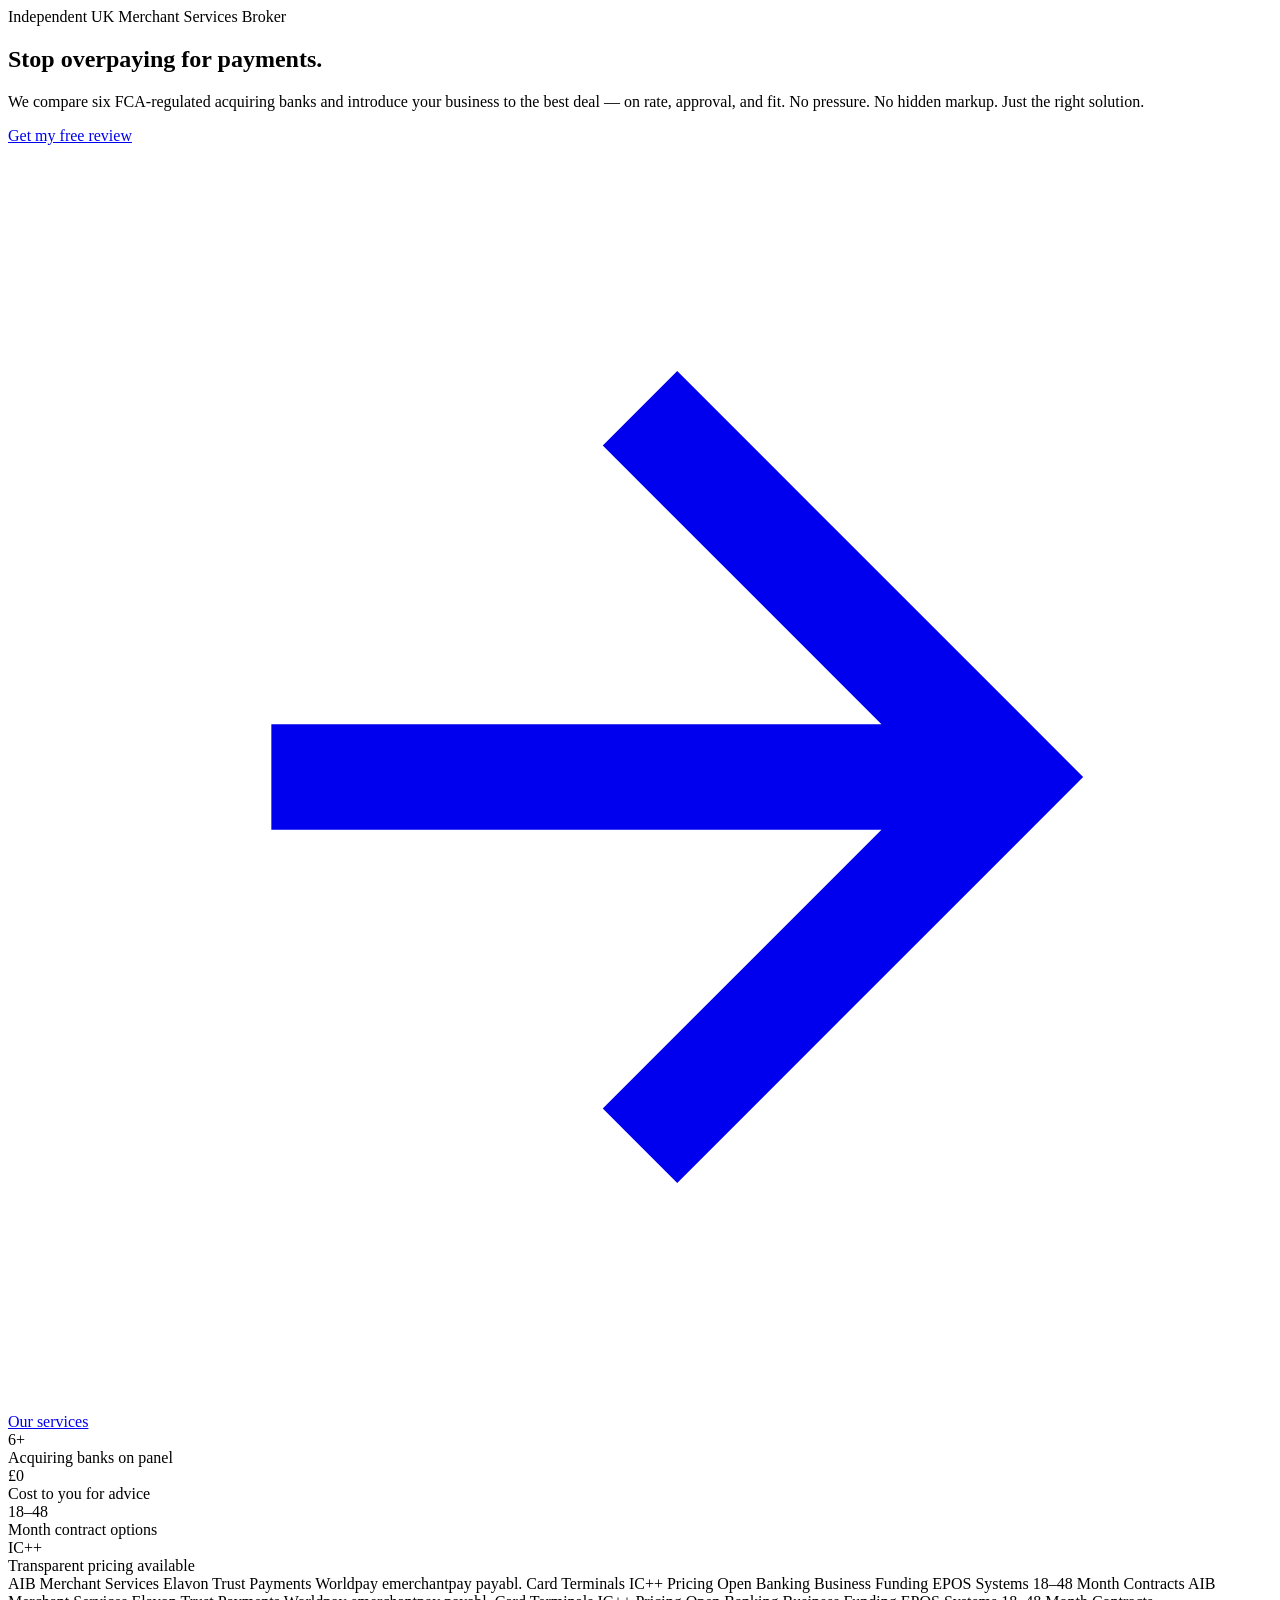
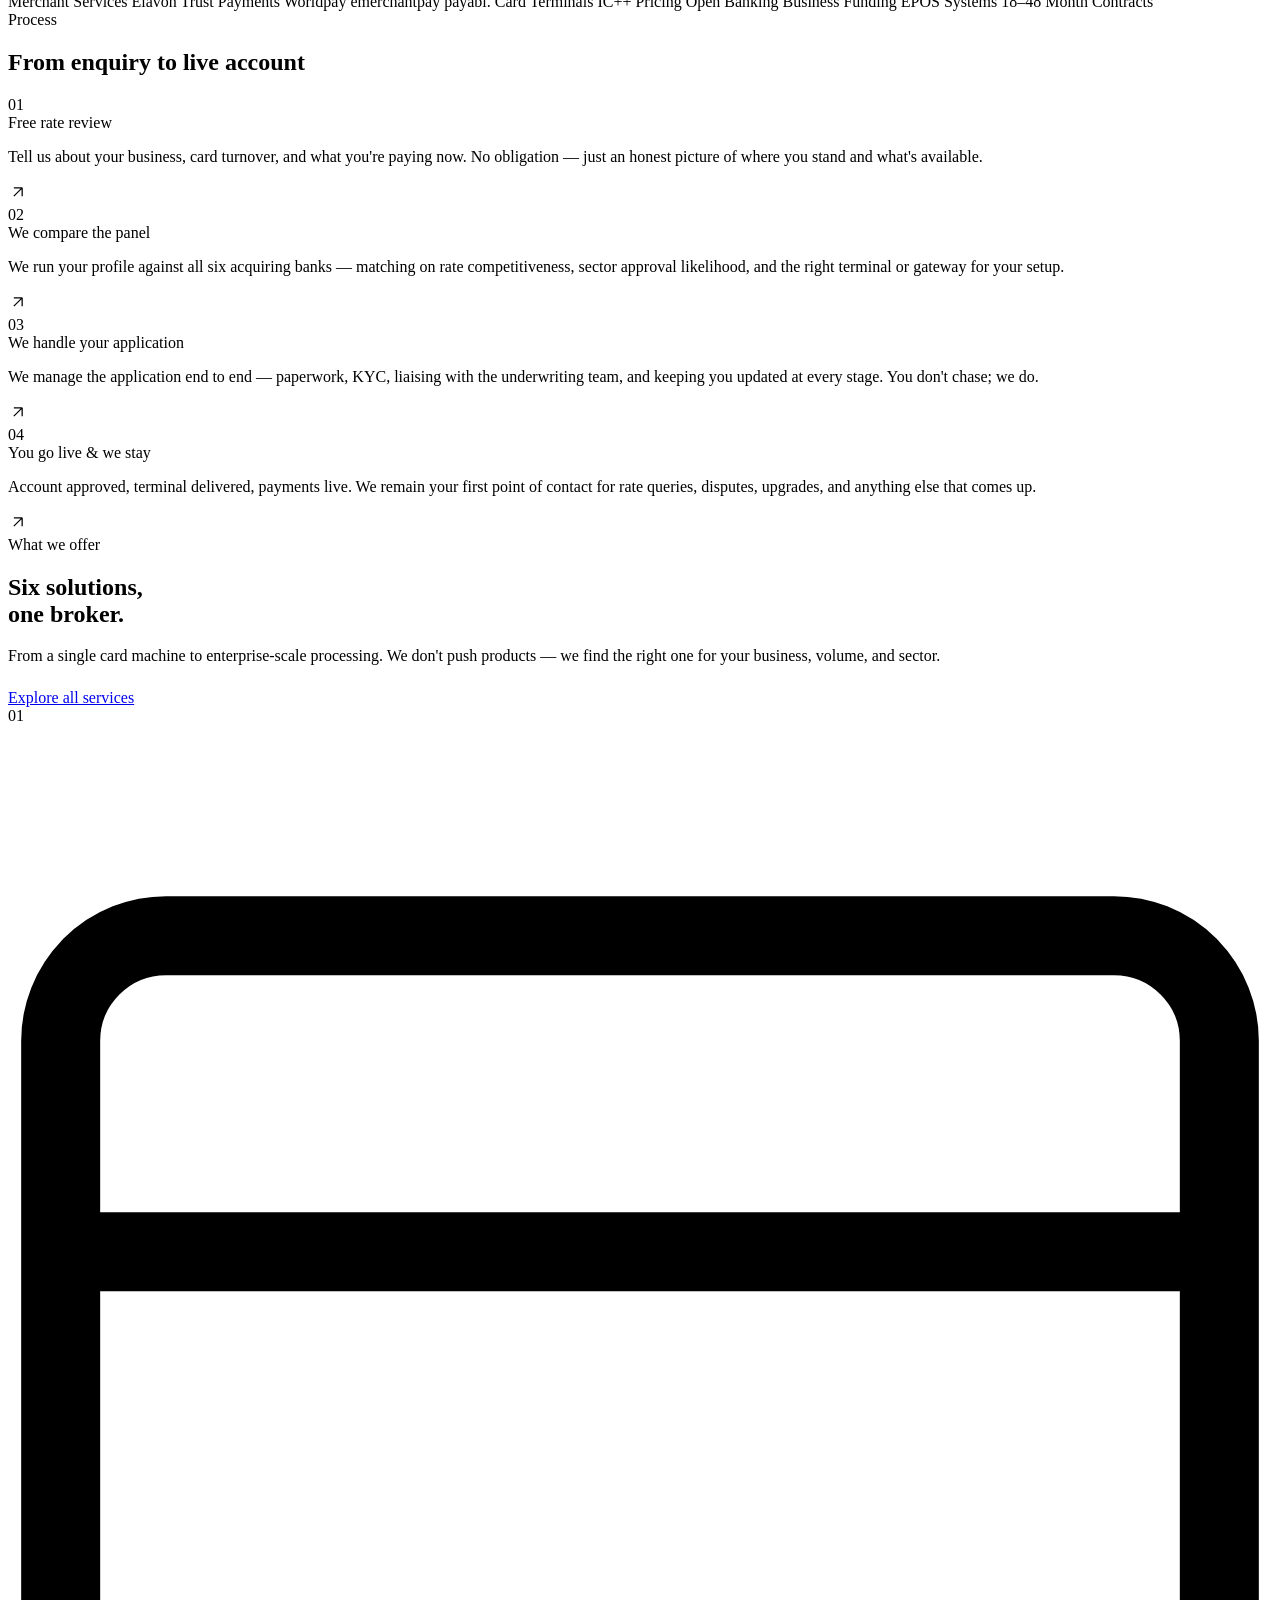
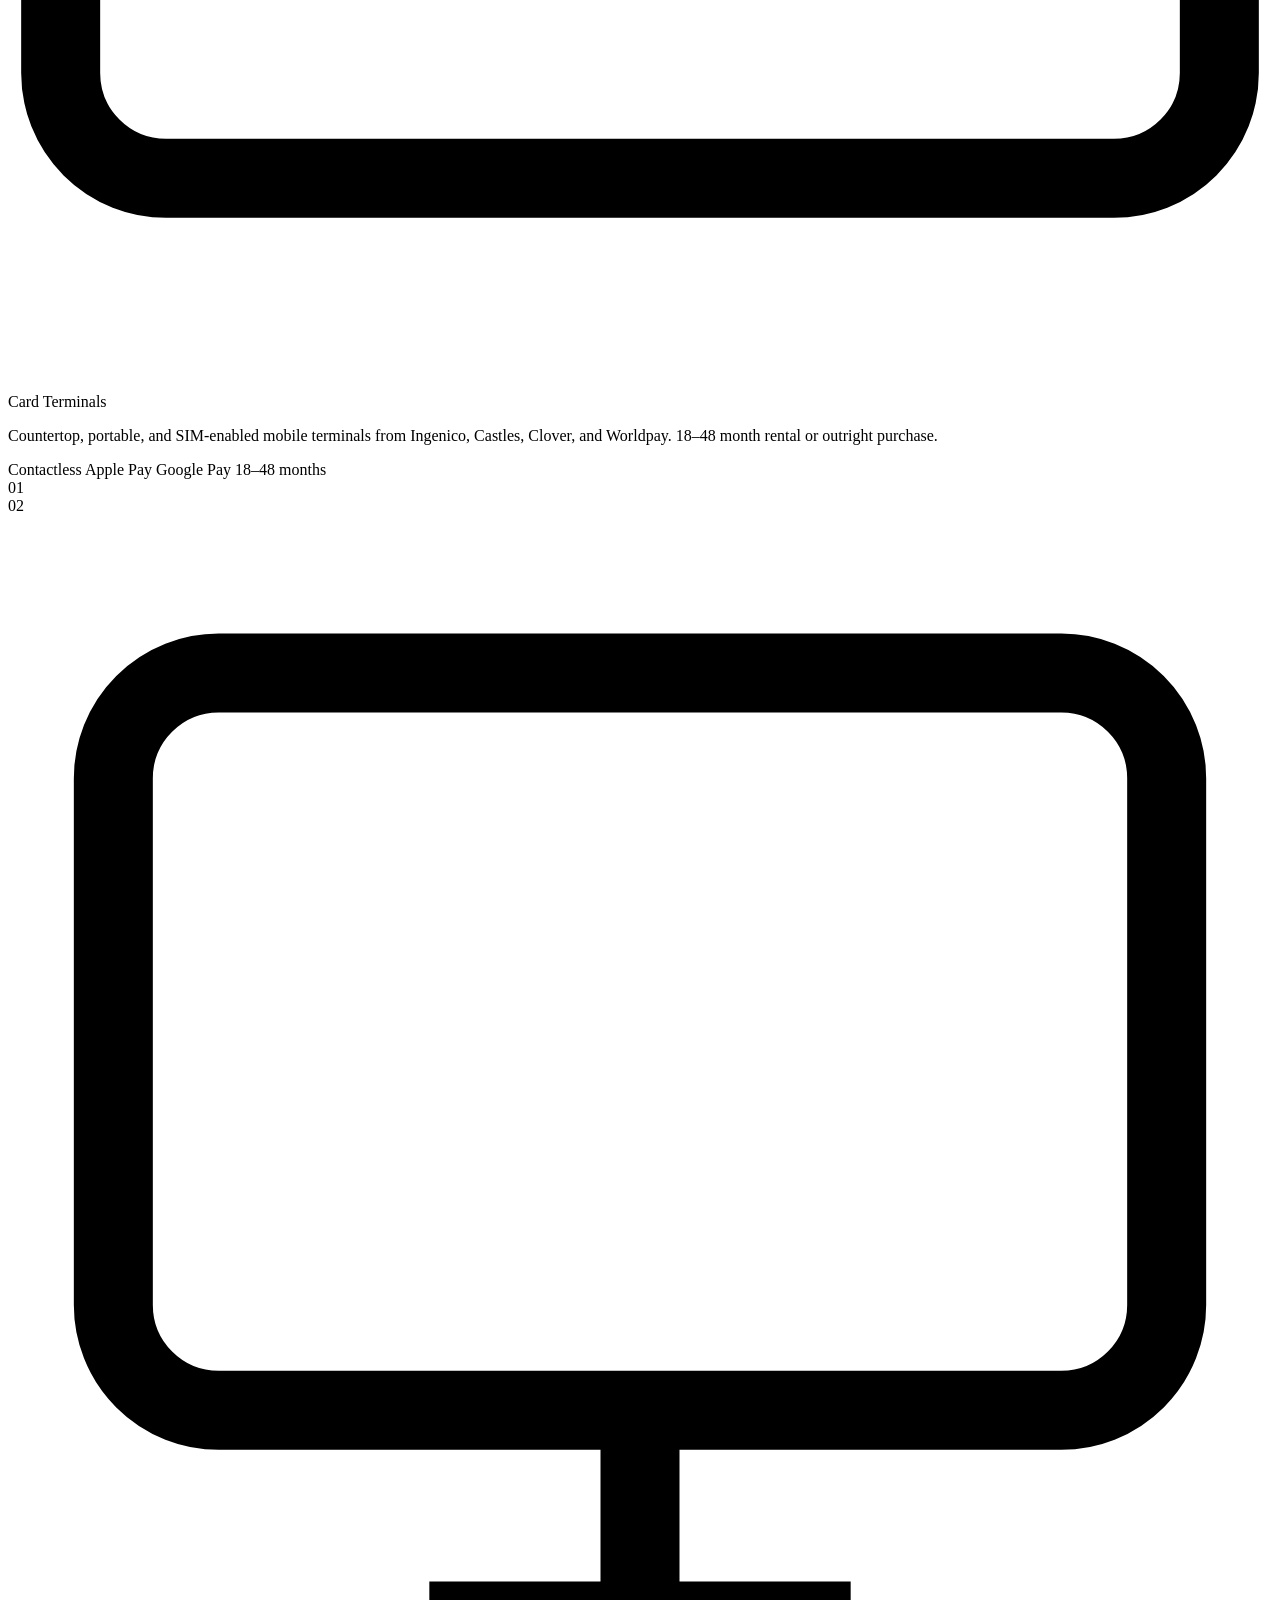
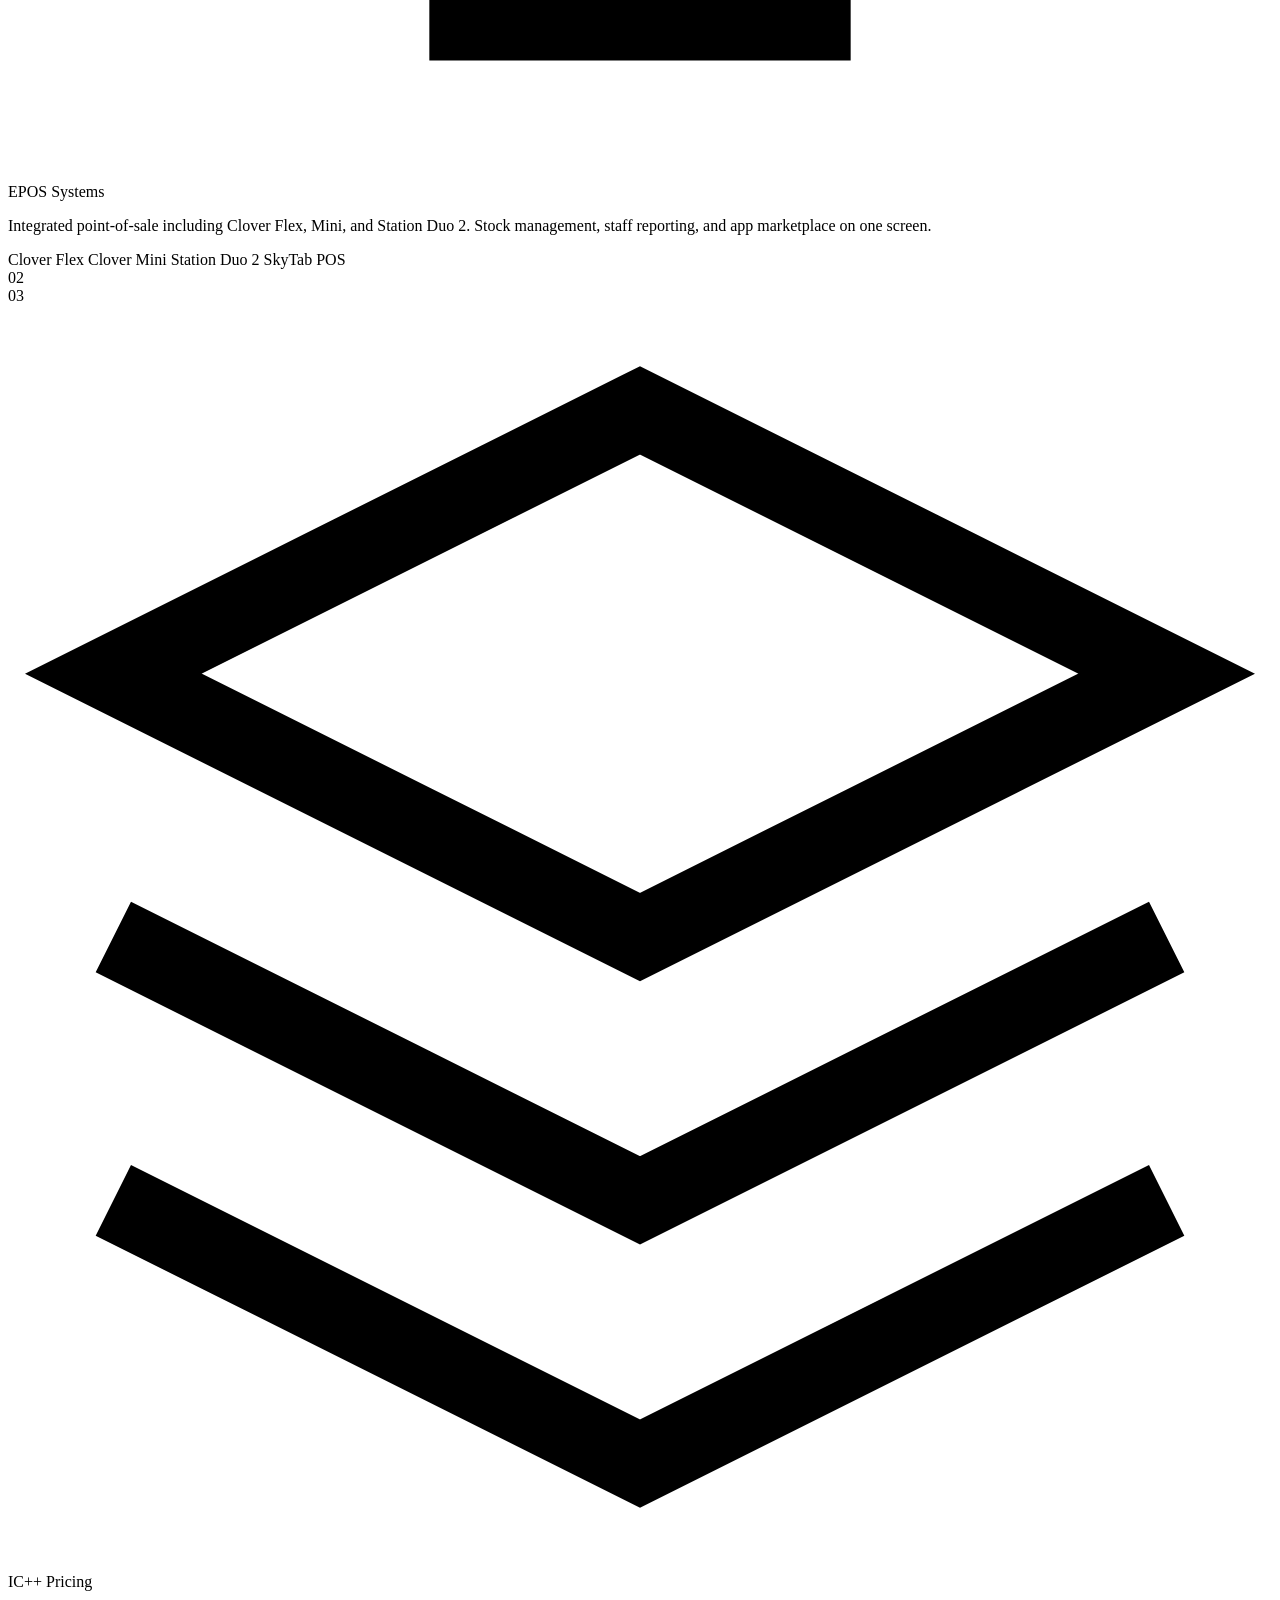
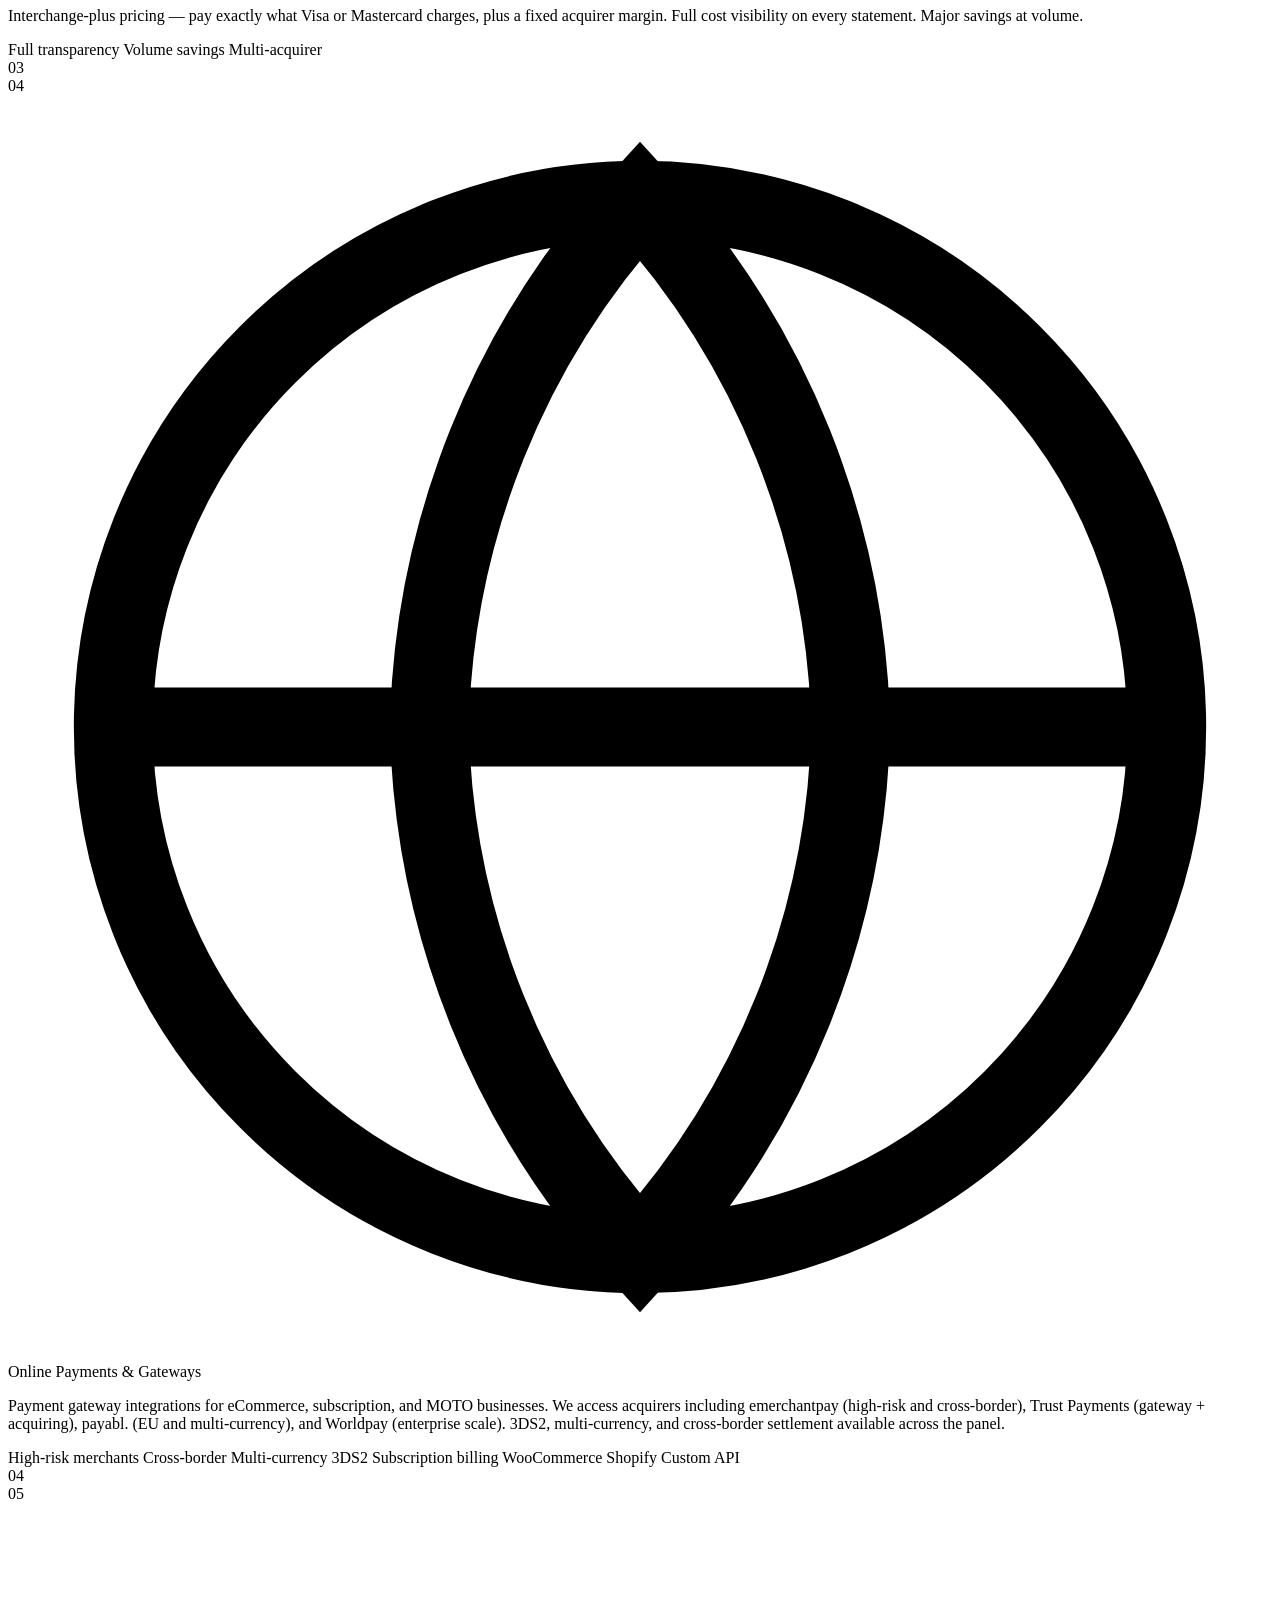
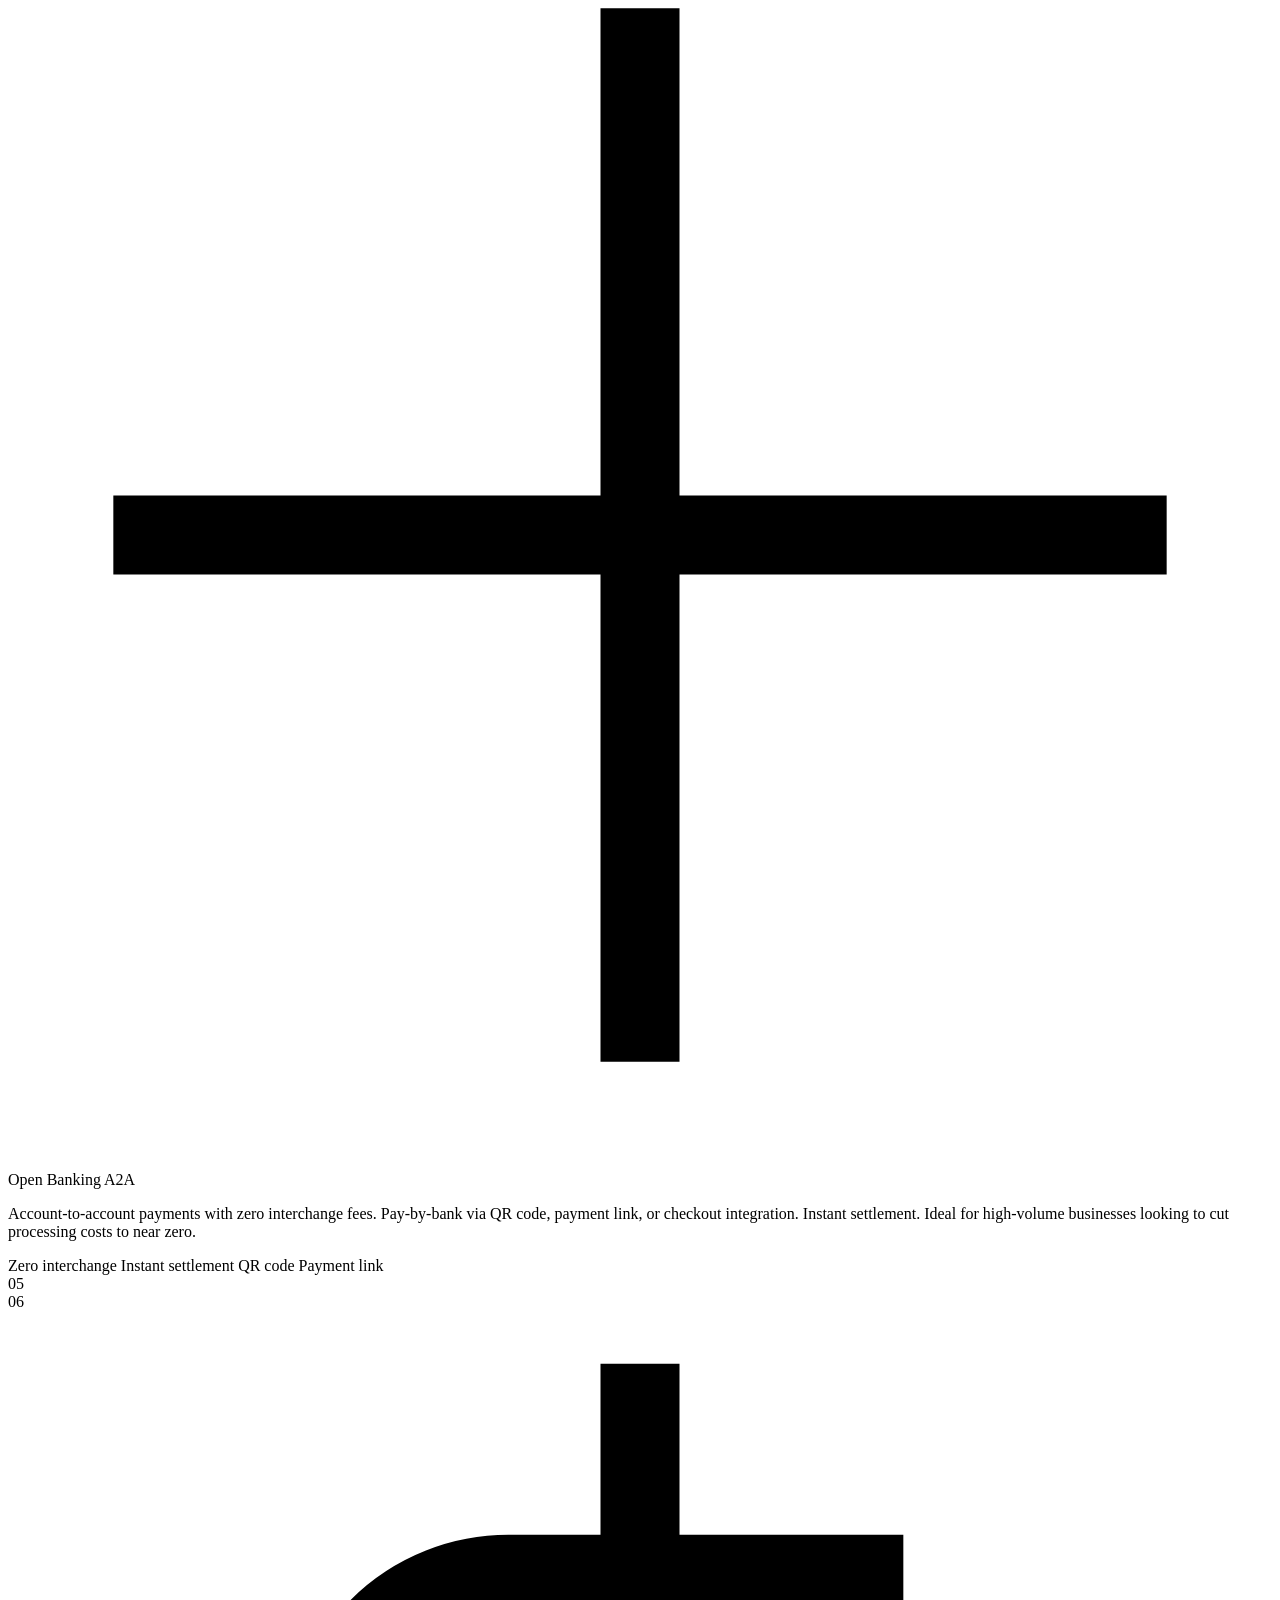
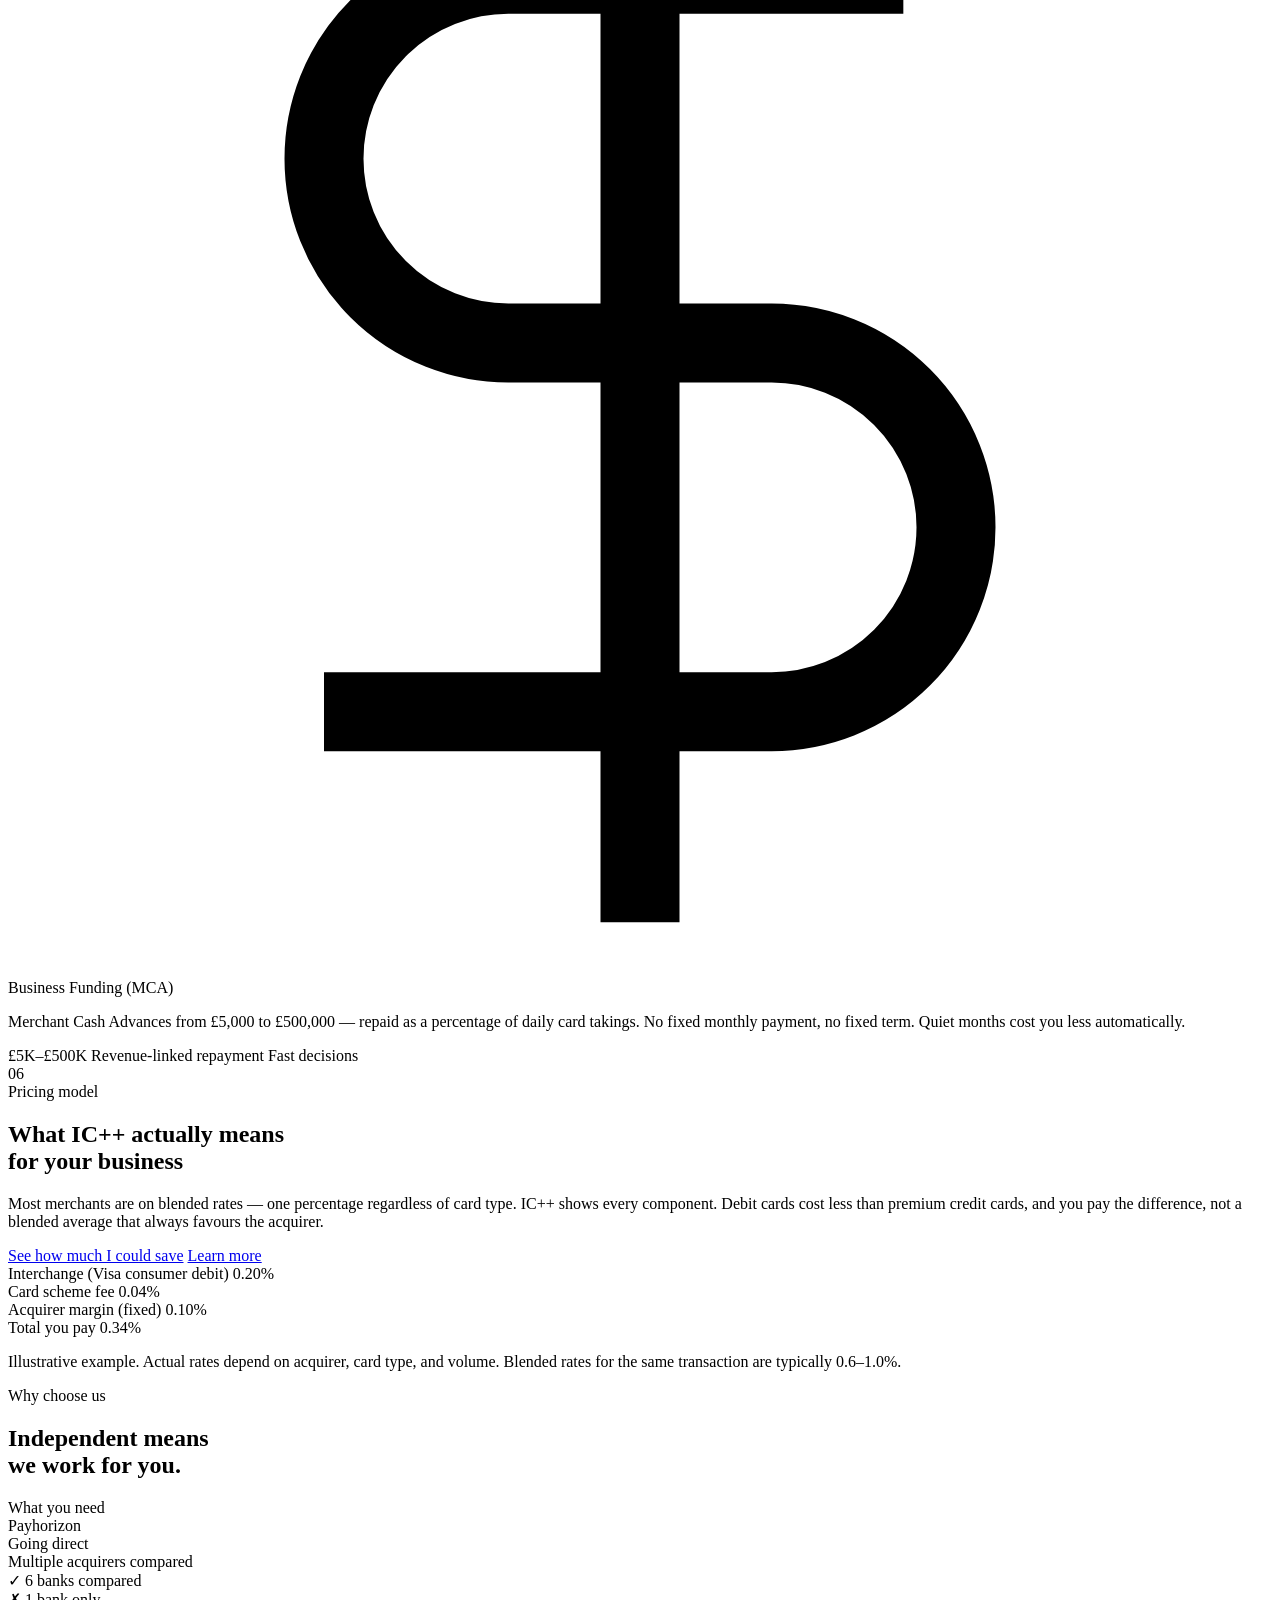
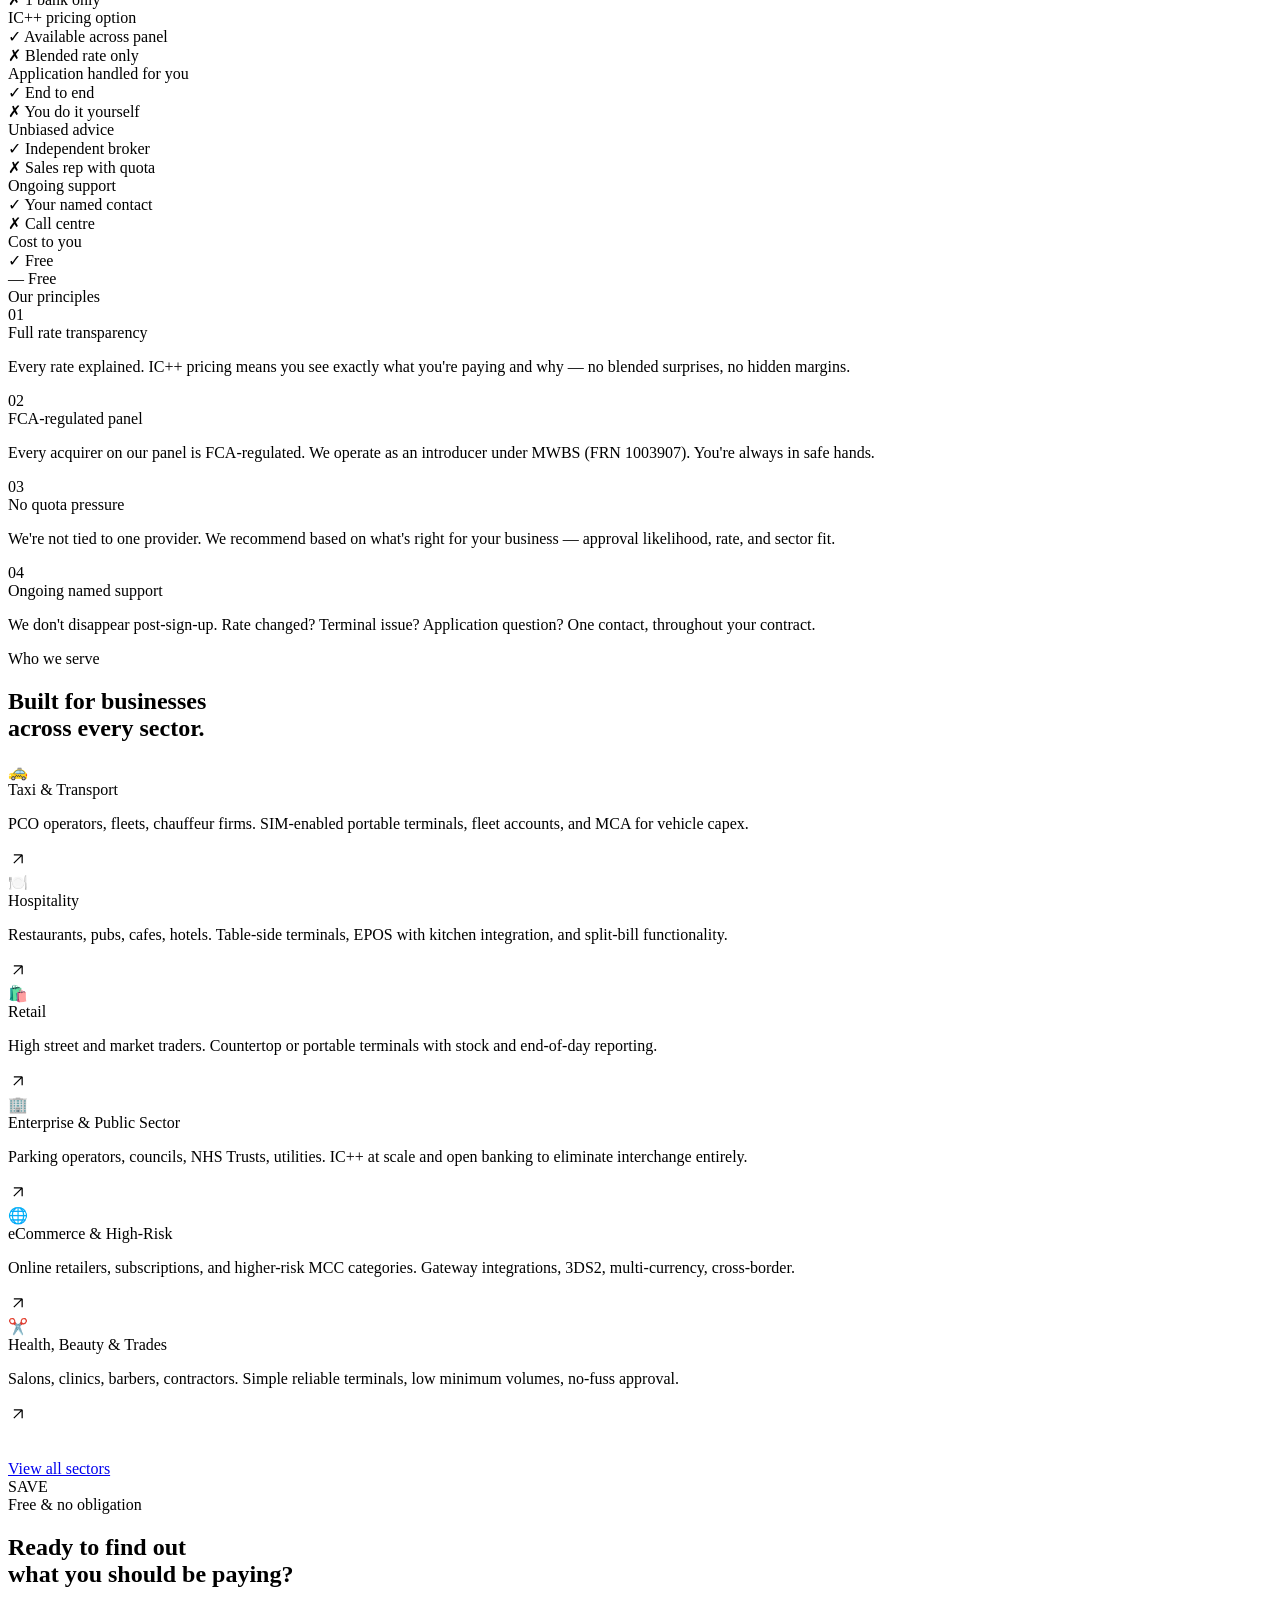
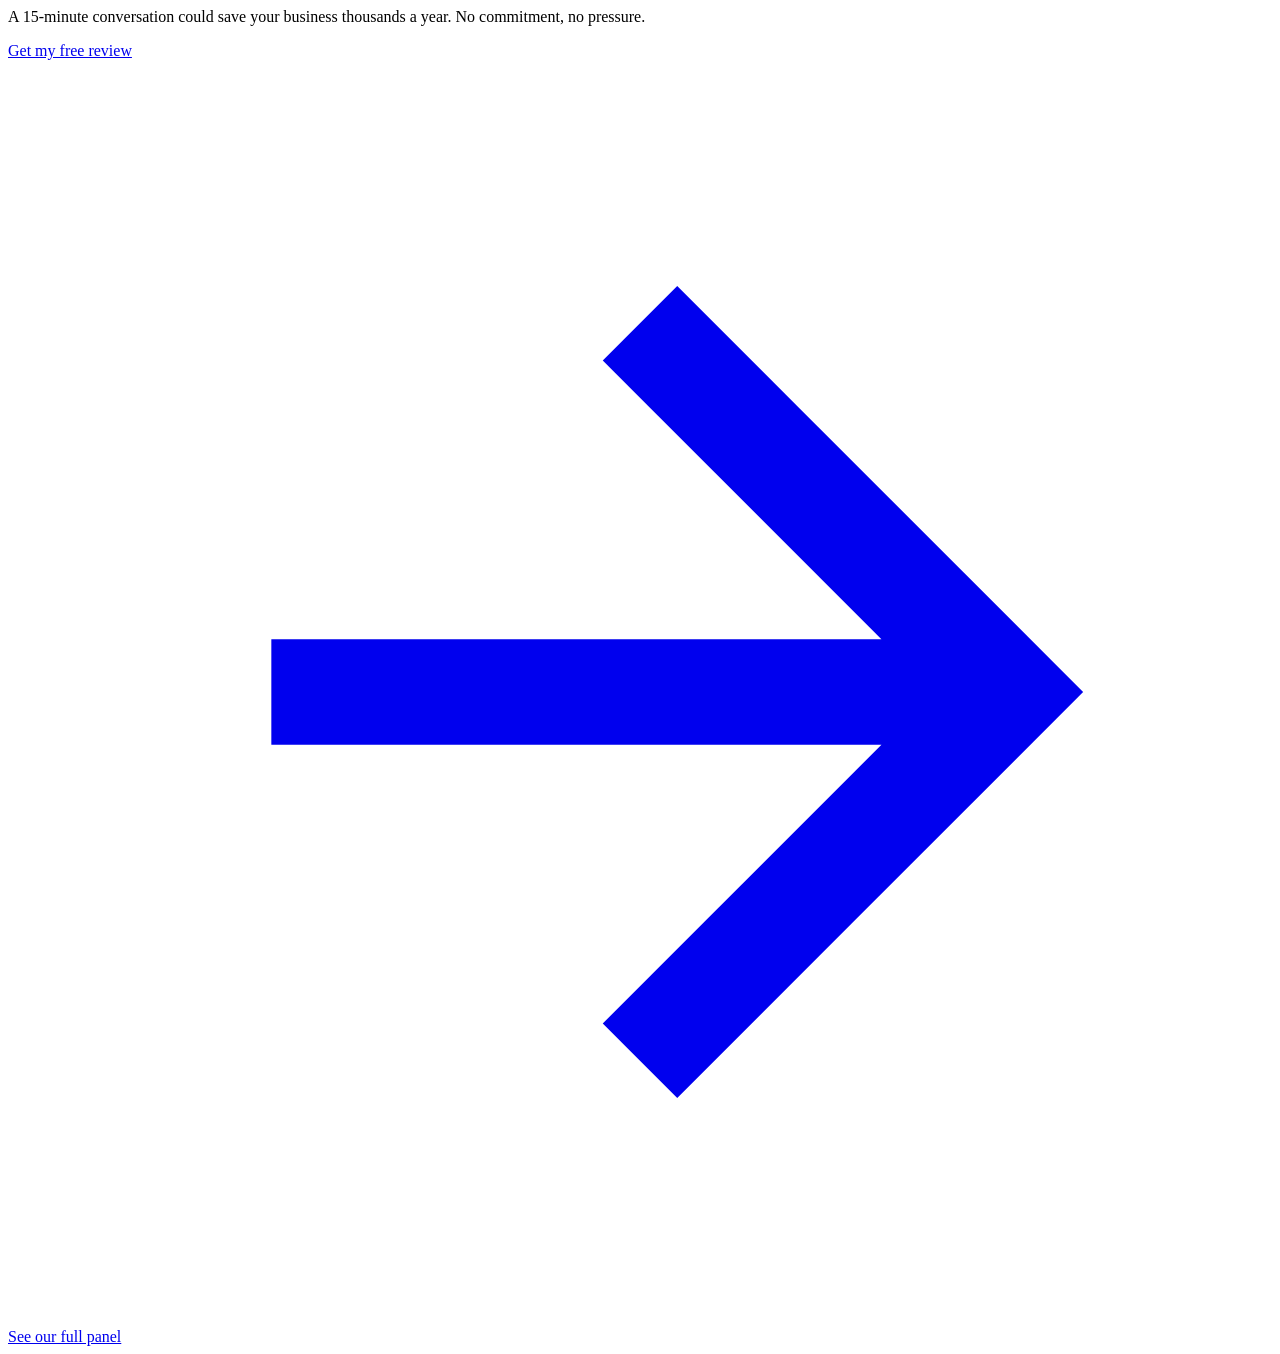
==== commit a2e5512c: "Upload Payhorizon website v2" ====
--- a/index.html
+++ b/index.html
@@ -1,817 +1,473 @@
 <!DOCTYPE html>
 <html lang="en">
 <head>
-<meta charset="UTF-8">
-<meta name="viewport" content="width=device-width, initial-scale=1.0">
-<title>Payhorizon — Independent Merchant Services</title>
-<link rel="preconnect" href="https://fonts.googleapis.com">
-<link rel="preconnect" href="https://fonts.gstatic.com" crossorigin>
-<link href="https://fonts.googleapis.com/css2?family=Syne:wght@400;500;600;700;800&family=DM+Sans:ital,opsz,wght@0,9..40,300;0,9..40,400;0,9..40,500;1,9..40,300&display=swap" rel="stylesheet">
-<style>
-:root {
-  --black:   #0A0A0A;
-  --black2:  #111111;
-  --black3:  #1A1A1A;
-  --black4:  #222222;
-  --white:   #FFFFFF;
-  --off:     #F5F5F5;
-  --mid:     #E8E8E8;
-  --border:  #2A2A2A;
-  --border-lt: #E2E2E2;
-  --text:    #1A1A1A;
-  --muted:   #666666;
-  --muted-dk:#888888;
-  --accent:  #2563EB;
-  --accent2: #3B82F6;
-  --accentlt:#DBEAFE;
-  --green:   #059669;
-  --gold:    #D97706;
-
-  --font-head: "Syne", sans-serif;
-  --font-body: "DM Sans", sans-serif;
-  --r: 8px;
-  --r-lg: 16px;
-  --shadow: 0 2px 16px rgba(0,0,0,0.06);
-  --shadow-lg: 0 8px 40px rgba(0,0,0,0.12);
-  --t: 0.22s cubic-bezier(0.4,0,0.2,1);
-}
-
-*,*::before,*::after{box-sizing:border-box;margin:0;padding:0;}
-html{scroll-behavior:smooth;}
-body{font-family:var(--font-body);color:var(--text);background:var(--white);-webkit-font-smoothing:antialiased;}
-a{color:inherit;text-decoration:none;}
-button{cursor:pointer;border:none;font-family:var(--font-body);}
-ul{list-style:none;}
-
-.container{max-width:1140px;margin:0 auto;padding:0 28px;}
-.section{padding:96px 0;}
-.section--alt{background:var(--off);}
-.section--dark{background:var(--black);color:var(--white);}
-
-/* TYPOGRAPHY */
-h1,h2,h3,h4{font-family:var(--font-head);}
-.eyebrow{font-family:var(--font-head);font-size:11px;font-weight:700;letter-spacing:0.14em;text-transform:uppercase;color:var(--accent);display:block;margin-bottom:14px;}
-.eyebrow--white{color:rgba(255,255,255,0.5);}
-.section-title{font-size:clamp(26px,3.8vw,42px);font-weight:800;line-height:1.12;color:var(--black);margin-bottom:16px;letter-spacing:-0.02em;}
-.section-title--white{color:var(--white);}
-.section-sub{font-size:17px;line-height:1.7;color:var(--muted);max-width:580px;font-weight:300;}
-.section-sub--white{color:rgba(255,255,255,0.6);}
-.text-center{text-align:center;}
-.text-center .section-sub{margin:0 auto;}
-
-/* GRID */
-.grid-2{display:grid;grid-template-columns:1fr 1fr;gap:28px;}
-.grid-3{display:grid;grid-template-columns:repeat(3,1fr);gap:24px;}
-.grid-4{display:grid;grid-template-columns:repeat(4,1fr);gap:20px;}
-
-/* BUTTONS */
-.btn{display:inline-flex;align-items:center;gap:8px;padding:13px 24px;border-radius:var(--r);font-family:var(--font-head);font-size:13px;font-weight:700;letter-spacing:0.04em;transition:var(--t);white-space:nowrap;}
-.btn svg{width:14px;height:14px;flex-shrink:0;}
-.btn-primary{background:var(--black);color:var(--white);}
-.btn-primary:hover{background:var(--black3);transform:translateY(-1px);box-shadow:0 6px 20px rgba(0,0,0,0.25);}
-.btn-accent{background:var(--accent);color:var(--white);}
-.btn-accent:hover{background:var(--accent2);transform:translateY(-1px);box-shadow:0 6px 20px rgba(37,99,235,0.3);}
-.btn-outline{background:transparent;color:var(--black);border:1.5px solid var(--black);}
-.btn-outline:hover{background:var(--black);color:var(--white);}
-.btn-outline-white{background:transparent;color:var(--white);border:1.5px solid rgba(255,255,255,0.35);}
-.btn-outline-white:hover{background:rgba(255,255,255,0.1);border-color:rgba(255,255,255,0.7);}
-.btn-white{background:var(--white);color:var(--black);}
-.btn-white:hover{background:var(--off);transform:translateY(-1px);}
-.btn-lg{padding:16px 32px;font-size:14px;border-radius:10px;}
-
-/* NAV */
-.nav{position:fixed;top:0;left:0;right:0;z-index:100;transition:var(--t);}
-.nav--scrolled{background:rgba(10,10,10,0.96);backdrop-filter:blur(16px);border-bottom:1px solid rgba(255,255,255,0.06);}
-.nav__inner{display:flex;align-items:center;justify-content:space-between;height:68px;}
-.nav__logo{display:flex;align-items:center;gap:10px;}
-.nav__logo-mark{width:34px;height:34px;border-radius:6px;overflow:hidden;background:#000;display:flex;align-items:center;justify-content:center;}
-.nav__logo-mark img{width:28px;height:28px;object-fit:contain;}
-.nav__logo-text{font-family:var(--font-head);font-size:18px;font-weight:800;color:var(--white);letter-spacing:-0.02em;}
-.nav__links{display:flex;align-items:center;gap:2px;}
-.nav__link{font-family:var(--font-head);font-size:12px;font-weight:600;color:rgba(255,255,255,0.6);padding:7px 13px;border-radius:6px;transition:var(--t);letter-spacing:0.03em;}
-.nav__link:hover,.nav__link.active{color:var(--white);background:rgba(255,255,255,0.07);}
-.nav__cta{margin-left:12px;}
-.nav__hamburger{display:none;flex-direction:column;gap:5px;background:none;padding:8px;}
-.nav__hamburger span{display:block;width:20px;height:1.5px;background:white;border-radius:2px;transition:var(--t);}
-
-/* HERO */
-.hero{min-height:100vh;background:var(--black);display:flex;align-items:center;padding-top:68px;position:relative;overflow:hidden;}
-.hero__noise{position:absolute;inset:0;opacity:0.025;background-image:url("data:image/svg+xml,%3Csvg viewBox='0 0 256 256' xmlns='http://www.w3.org/2000/svg'%3E%3Cfilter id='noise'%3E%3CfeTurbulence type='fractalNoise' baseFrequency='0.9' numOctaves='4' stitchTiles='stitch'/%3E%3C/filter%3E%3Crect width='100%25' height='100%25' filter='url(%23noise)'/%3E%3C/svg%3E");background-size:200px;}
-.hero__line{position:absolute;top:0;left:50%;width:1px;height:100%;background:linear-gradient(to bottom,transparent,rgba(255,255,255,0.04) 30%,rgba(255,255,255,0.04) 70%,transparent);}
-.hero__content{position:relative;z-index:1;padding:80px 0 100px;}
-.hero__layout{display:grid;grid-template-columns:1.15fr 0.85fr;gap:64px;align-items:center;}
-.hero__kicker{display:inline-flex;align-items:center;gap:8px;border:1px solid rgba(255,255,255,0.12);border-radius:100px;padding:5px 14px;margin-bottom:28px;}
-.hero__kicker-dot{width:5px;height:5px;border-radius:50%;background:#fff;animation:blink 2.4s infinite;}
-@keyframes blink{0%,100%{opacity:1;}50%{opacity:0.3;}}
-.hero__kicker-text{font-family:var(--font-head);font-size:10px;font-weight:700;color:rgba(255,255,255,0.55);letter-spacing:0.12em;text-transform:uppercase;}
-.hero__title{font-size:clamp(42px,6vw,80px);font-weight:800;color:var(--white);line-height:1.0;letter-spacing:-0.04em;margin-bottom:24px;}
-.hero__title em{font-style:normal;color:transparent;-webkit-text-stroke:1px rgba(255,255,255,0.6);}
-.hero__sub{font-size:17px;line-height:1.75;color:rgba(255,255,255,0.5);max-width:520px;margin-bottom:40px;font-weight:300;}
-.hero__actions{display:flex;align-items:center;gap:12px;flex-wrap:wrap;}
-.hero__proof{display:flex;align-items:center;gap:36px;flex-wrap:wrap;margin-top:64px;padding-top:40px;border-top:1px solid rgba(255,255,255,0.07);}
-.hero__proof-item{display:flex;flex-direction:column;gap:3px;}
-.hero__proof-num{font-family:var(--font-head);font-size:26px;font-weight:800;color:var(--white);line-height:1;}
-.hero__proof-label{font-size:11px;color:rgba(255,255,255,0.35);letter-spacing:0.05em;}
-.hero__proof-div{width:1px;height:36px;background:rgba(255,255,255,0.08);}
-
-/* COMPARISON CARD */
-.compare-card{background:var(--black2);border:1px solid rgba(255,255,255,0.08);border-radius:var(--r-lg);overflow:hidden;}
-.compare-card__head{padding:20px 24px;border-bottom:1px solid rgba(255,255,255,0.07);display:flex;align-items:center;gap:10px;}
-.compare-card__head-title{font-family:var(--font-head);font-size:11px;font-weight:700;color:rgba(255,255,255,0.35);letter-spacing:0.1em;text-transform:uppercase;}
-.compare-card__dot{width:8px;height:8px;border-radius:50%;}
-.compare-card__row{display:flex;justify-content:space-between;align-items:baseline;padding:14px 24px;border-bottom:1px solid rgba(255,255,255,0.05);}
-.compare-card__row:last-child{border-bottom:none;}
-.compare-card__label{font-size:12px;color:rgba(255,255,255,0.4);}
-.compare-card__val{font-family:var(--font-head);font-size:14px;font-weight:700;color:rgba(255,255,255,0.7);}
-.compare-card__val--good{color:#34D399;}
-.compare-card__val--save{color:#FBBF24;font-size:18px;}
-.compare-card__divider{height:1px;background:rgba(255,255,255,0.07);margin:0;}
-.compare-card__footer{padding:12px 24px;font-size:10px;color:rgba(255,255,255,0.2);line-height:1.6;}
-
-/* TRUST BAR */
-.trustbar{background:var(--black2);border-top:1px solid rgba(255,255,255,0.05);border-bottom:1px solid rgba(255,255,255,0.05);padding:20px 0;}
-.trustbar__inner{display:flex;align-items:center;justify-content:center;gap:44px;flex-wrap:wrap;}
-.trustbar__item{display:flex;align-items:center;gap:8px;}
-.trustbar__icon{color:rgba(255,255,255,0.25);flex-shrink:0;}
-.trustbar__text{font-family:var(--font-head);font-size:11px;font-weight:600;color:rgba(255,255,255,0.35);letter-spacing:0.07em;text-transform:uppercase;white-space:nowrap;}
-
-/* CARDS */
-.card{background:var(--white);border:1px solid var(--border-lt);border-radius:var(--r-lg);padding:28px;transition:var(--t);}
-.card:hover{transform:translateY(-2px);box-shadow:var(--shadow-lg);}
-.card__icon{width:44px;height:44px;border-radius:var(--r);background:var(--off);display:flex;align-items:center;justify-content:center;margin-bottom:18px;color:var(--black);}
-.card__icon svg{width:22px;height:22px;}
-.card__tag{font-family:var(--font-head);font-size:9px;font-weight:700;color:var(--accent);letter-spacing:0.12em;text-transform:uppercase;margin-bottom:8px;}
-.card__title{font-family:var(--font-head);font-size:18px;font-weight:700;color:var(--black);margin-bottom:10px;line-height:1.3;}
-.card__body{font-size:13px;line-height:1.75;color:var(--muted);}
-.card__list{margin-top:16px;display:flex;flex-direction:column;gap:7px;}
-.card__list li{display:flex;align-items:flex-start;gap:8px;font-size:12px;color:var(--muted);line-height:1.5;}
-.card__list li::before{content:"";display:block;width:4px;height:4px;border-radius:50%;background:var(--black);flex-shrink:0;margin-top:6px;}
-.card--dark{background:var(--black2);border-color:rgba(255,255,255,0.07);}
-.card--dark .card__title{color:var(--white);}
-.card--dark .card__body{color:rgba(255,255,255,0.5);}
-.card--dark .card__list li{color:rgba(255,255,255,0.5);}
-.card--dark .card__list li::before{background:rgba(255,255,255,0.3);}
-.card--dark .card__icon{background:rgba(255,255,255,0.06);color:var(--white);}
-.card--inv{background:var(--black);border-color:rgba(255,255,255,0.1);color:var(--white);}
-.card--inv .card__title{color:var(--white);}
-.card--inv .card__body{color:rgba(255,255,255,0.55);}
-.card--inv .card__icon{background:rgba(255,255,255,0.07);color:var(--white);}
-.card--inv .card__list li{color:rgba(255,255,255,0.55);}
-.card--inv .card__list li::before{background:rgba(255,255,255,0.25);}
-.card--inv:hover{border-color:rgba(255,255,255,0.25);}
-
-/* CHECK LIST */
-.check-list{display:flex;flex-direction:column;gap:11px;margin-bottom:28px;}
-.check-list li{display:flex;align-items:flex-start;gap:10px;font-size:14px;color:var(--text);line-height:1.5;}
-.check{width:18px;height:18px;border-radius:50%;background:var(--black);display:flex;align-items:center;justify-content:center;flex-shrink:0;margin-top:1px;}
-.check svg{width:10px;height:10px;color:white;}
-
-/* PRODUCT ROW */
-.product-row{display:grid;grid-template-columns:1fr 1fr;gap:64px;align-items:center;padding:64px 0;border-bottom:1px solid var(--border-lt);}
-.product-row:last-child{border-bottom:none;}
-.product-row--rev .product-row__visual{order:-1;}
-.product-row__visual{background:var(--off);border-radius:var(--r-lg);height:320px;display:flex;align-items:center;justify-content:center;border:1px solid var(--border-lt);}
-.product-row__kicker{font-family:var(--font-head);font-size:10px;font-weight:700;color:var(--muted);letter-spacing:0.12em;text-transform:uppercase;margin-bottom:10px;}
-.product-row__title{font-size:28px;font-weight:800;color:var(--black);margin-bottom:14px;line-height:1.15;letter-spacing:-0.02em;font-family:var(--font-head);}
-.product-row__body{font-size:14px;line-height:1.8;color:var(--muted);margin-bottom:24px;}
-
-/* SECTORS */
-.sector-grid{display:grid;grid-template-columns:repeat(5,1fr);gap:12px;}
-.sector-card{background:var(--white);border:1px solid var(--border-lt);border-radius:var(--r);padding:20px 14px;text-align:center;transition:var(--t);}
-.sector-card:hover{border-color:var(--black);transform:translateY(-2px);}
-.sector-card__icon{font-size:24px;margin-bottom:8px;display:block;}
-.sector-card__name{font-family:var(--font-head);font-size:11px;font-weight:700;color:var(--black);line-height:1.4;}
-
-/* STAT STRIP */
-.stat-strip{background:var(--black);padding:56px 0;}
-.stat-strip__grid{display:grid;grid-template-columns:repeat(4,1fr);}
-.stat-strip__item{text-align:center;padding:0 24px;border-right:1px solid rgba(255,255,255,0.07);}
-.stat-strip__item:last-child{border-right:none;}
-.stat-strip__num{font-family:var(--font-head);font-size:40px;font-weight:800;color:var(--white);line-height:1;margin-bottom:6px;}
-.stat-strip__num span{color:rgba(255,255,255,0.3);}
-.stat-strip__label{font-size:12px;color:rgba(255,255,255,0.35);line-height:1.5;}
-
-/* PRICING */
-.pricing-block{background:var(--black);border-radius:var(--r-lg);padding:48px;}
-.pricing-formula{display:flex;align-items:center;gap:0;flex-wrap:wrap;margin:32px 0;}
-.pf-block{background:rgba(255,255,255,0.05);border:1px solid rgba(255,255,255,0.08);border-radius:var(--r);padding:18px 20px;text-align:center;flex:1;min-width:120px;}
-.pf-block-val{font-family:var(--font-head);font-size:18px;font-weight:800;color:var(--white);margin-bottom:4px;}
-.pf-block-label{font-size:10px;color:rgba(255,255,255,0.3);letter-spacing:0.06em;text-transform:uppercase;}
-.pf-op{font-family:var(--font-head);font-size:22px;font-weight:800;color:rgba(255,255,255,0.2);padding:0 10px;align-self:center;}
-.pf-result{background:rgba(255,255,255,0.08);border:1px solid rgba(255,255,255,0.15);border-radius:var(--r);padding:18px 20px;text-align:center;flex:1;min-width:120px;}
-.pf-result-val{font-family:var(--font-head);font-size:18px;font-weight:800;color:var(--white);margin-bottom:4px;}
-.pf-result-label{font-size:10px;color:rgba(255,255,255,0.5);letter-spacing:0.06em;text-transform:uppercase;}
-
-/* MCA CALC */
-.mca-calc{background:var(--black2);border:1px solid rgba(255,255,255,0.08);border-radius:var(--r-lg);padding:32px;}
-.mca-calc__label{font-family:var(--font-head);font-size:10px;font-weight:700;color:rgba(255,255,255,0.35);letter-spacing:0.1em;text-transform:uppercase;margin-bottom:6px;}
-.mca-calc__input{background:rgba(255,255,255,0.06);border:1px solid rgba(255,255,255,0.12);border-radius:var(--r);padding:13px 16px;font-family:var(--font-head);font-size:22px;font-weight:700;color:white;width:100%;margin-bottom:20px;outline:none;transition:var(--t);}
-.mca-calc__input:focus{border-color:rgba(255,255,255,0.3);}
-.mca-calc__result{background:rgba(255,255,255,0.04);border:1px solid rgba(255,255,255,0.08);border-radius:var(--r);padding:18px 20px;}
-.mca-calc__result-row{display:flex;justify-content:space-between;align-items:baseline;padding:8px 0;border-bottom:1px solid rgba(255,255,255,0.05);}
-.mca-calc__result-row:last-child{border-bottom:none;padding-bottom:0;}
-.mca-calc__rl{font-size:12px;color:rgba(255,255,255,0.4);}
-.mca-calc__rv{font-family:var(--font-head);font-weight:700;color:white;font-size:13px;}
-.mca-calc__rv--hl{color:#34D399;font-size:20px;}
-
-/* FAQ */
-.faq-item{border-bottom:1px solid var(--border-lt);}
-.faq-q{display:flex;justify-content:space-between;align-items:center;padding:20px 0;cursor:pointer;gap:16px;}
-.faq-q h4{font-family:var(--font-head);font-size:15px;font-weight:700;color:var(--black);line-height:1.35;}
-.faq-q__icon{width:26px;height:26px;border-radius:50%;background:var(--off);display:flex;align-items:center;justify-content:center;flex-shrink:0;transition:var(--t);font-size:16px;color:var(--black);font-weight:700;font-family:var(--font-head);}
-.faq-ans{display:none;padding-bottom:18px;font-size:14px;line-height:1.75;color:var(--muted);}
-.faq-item.open .faq-ans{display:block;}
-.faq-item.open .faq-q__icon{background:var(--black);color:white;transform:rotate(45deg);}
-
-/* CTA BAND */
-.cta-band{background:var(--black);padding:72px 0;position:relative;overflow:hidden;}
-.cta-band__rule{position:absolute;top:0;left:0;right:0;height:1px;background:linear-gradient(90deg,transparent,rgba(255,255,255,0.1),transparent);}
-.cta-band__content{text-align:center;}
-.cta-band__title{font-size:clamp(26px,4vw,42px);font-weight:800;color:white;margin-bottom:14px;line-height:1.12;letter-spacing:-0.02em;font-family:var(--font-head);}
-.cta-band__sub{font-size:17px;color:rgba(255,255,255,0.45);margin-bottom:36px;font-weight:300;}
-.cta-band__actions{display:flex;align-items:center;justify-content:center;gap:12px;flex-wrap:wrap;}
-
-/* FORM */
-.form-card{background:var(--white);border-radius:var(--r-lg);padding:44px;box-shadow:var(--shadow-lg);border:1px solid var(--border-lt);}
-.form-grid{display:grid;grid-template-columns:1fr 1fr;gap:16px;}
-.form-group{display:flex;flex-direction:column;gap:6px;}
-.form-group--full{grid-column:1/-1;}
-label{font-family:var(--font-head);font-size:10px;font-weight:700;color:var(--black);letter-spacing:0.08em;text-transform:uppercase;}
-input,select,textarea{background:var(--off);border:1.5px solid var(--border-lt);border-radius:var(--r);padding:12px 14px;font-family:var(--font-body);font-size:14px;color:var(--text);transition:var(--t);outline:none;width:100%;}
-input:focus,select:focus,textarea:focus{border-color:var(--black);background:white;}
-textarea{resize:vertical;min-height:110px;}
-select{-webkit-appearance:none;cursor:pointer;}
-
-/* ABOUT */
-.about-split{display:grid;grid-template-columns:1fr 1fr;gap:72px;align-items:start;}
-.value-item{display:flex;gap:18px;padding:24px 0;border-bottom:1px solid var(--border-lt);}
-.value-item:last-child{border-bottom:none;}
-.value-item__num{font-family:var(--font-head);font-size:30px;font-weight:800;color:var(--black);opacity:0.1;line-height:1;flex-shrink:0;width:40px;}
-.value-item__title{font-family:var(--font-head);font-size:15px;font-weight:700;color:var(--black);margin-bottom:6px;}
-.value-item__body{font-size:13px;line-height:1.7;color:var(--muted);}
-
-/* FOOTER */
-.footer{background:var(--black);padding:64px 0 28px;}
-.footer__grid{display:grid;grid-template-columns:1.5fr 1fr 1fr 1fr;gap:44px;margin-bottom:56px;}
-.footer__logo{display:flex;align-items:center;gap:9px;margin-bottom:14px;}
-.footer__logo-mark{width:28px;height:28px;border-radius:5px;background:#111;display:flex;align-items:center;justify-content:center;}
-.footer__logo-mark img{width:22px;height:22px;object-fit:contain;}
-.footer__logo-text{font-family:var(--font-head);font-size:16px;font-weight:800;color:white;}
-.footer__desc{font-size:12px;line-height:1.8;color:rgba(255,255,255,0.3);max-width:240px;margin-bottom:20px;}
-.footer__col-title{font-family:var(--font-head);font-size:10px;font-weight:700;color:rgba(255,255,255,0.25);letter-spacing:0.12em;text-transform:uppercase;margin-bottom:16px;}
-.footer__links{display:flex;flex-direction:column;gap:9px;}
-.footer__link{font-size:12px;color:rgba(255,255,255,0.4);transition:var(--t);}
-.footer__link:hover{color:rgba(255,255,255,0.8);}
-.footer__bottom{border-top:1px solid rgba(255,255,255,0.06);padding-top:24px;display:flex;justify-content:space-between;align-items:start;gap:24px;flex-wrap:wrap;}
-.footer__legal{font-size:11px;color:rgba(255,255,255,0.2);line-height:1.7;max-width:680px;}
-.footer__copy{font-size:11px;color:rgba(255,255,255,0.2);white-space:nowrap;}
-
-/* PAGES */
-.page{display:none;}
-.page.active{display:block;}
-
-/* RESPONSIVE */
-@media(max-width:960px){
-  .hero__layout,.about-split{grid-template-columns:1fr;}
-  .compare-card{display:none;}
-  .grid-2,.grid-3,.grid-4{grid-template-columns:1fr 1fr;}
-  .product-row{grid-template-columns:1fr;gap:32px;}
-  .product-row--rev .product-row__visual{order:0;}
-  .stat-strip__grid{grid-template-columns:1fr 1fr;gap:24px;}
-  .stat-strip__item{border-right:none;padding-bottom:24px;}
-  .sector-grid{grid-template-columns:repeat(3,1fr);}
-  .footer__grid{grid-template-columns:1fr 1fr;gap:36px;}
-}
-@media(max-width:640px){
-  .container{padding:0 18px;}
-  .section{padding:60px 0;}
-  .grid-2,.grid-3,.grid-4{grid-template-columns:1fr;}
-  .nav__links,.nav__cta{display:none;}
-  .nav__hamburger{display:flex;}
-  .sector-grid{grid-template-columns:repeat(2,1fr);}
-  .form-grid{grid-template-columns:1fr;}
-  .form-card{padding:28px 20px;}
-  .pricing-block{padding:28px 20px;}
-  .footer__grid{grid-template-columns:1fr;}
-  .footer__bottom{flex-direction:column;}
-  .hero__proof{gap:20px;}
-  .hero__proof-div{display:none;}
-}
-</style>
+  <meta charset="UTF-8">
+  <meta name="viewport" content="width=device-width, initial-scale=1.0">
+  <title>Payhorizon — Independent Merchant Services Broker</title>
+  <meta name="description" content="Payhorizon introduces UK businesses to the right card payment solution across six FCA-regulated acquiring banks. Free rate review. 18–48 month contracts. IC++ pricing available.">
+  <meta name="robots" content="index, follow">
+  <link rel="canonical" href="https://www.payhorizon.co.uk/">
+  <link rel="stylesheet" href="css/style.css">
+  <meta property="og:title" content="Payhorizon — Independent Merchant Services Broker">
+  <meta property="og:description" content="Free, independent advice on card payment solutions for UK businesses. Six acquiring banks. Full rate transparency.">
+  <meta property="og:type" content="website">
+  <meta property="og:url" content="https://www.payhorizon.co.uk">
 </head>
 <body>
 
-<!-- NAV -->
-<nav class="nav" id="mainNav">
+<div id="nav-ph"></div>
+
+<!-- ═══════════════════════════════════════
+     HERO
+════════════════════════════════════════ -->
+<section class="hero" aria-label="Hero">
+  <div class="hero-grid-bg" aria-hidden="true"></div>
+  <div class="hero-orb" aria-hidden="true"></div>
+
+  <div class="container hero-content">
+    <div class="hero-eyebrow">
+      <div class="hero-eyebrow-line" aria-hidden="true"></div>
+      <span class="hero-eyebrow-text">Independent UK Merchant Services Broker</span>
+    </div>
+
+    <h1 class="hero-title">
+      <span class="line filled">Stop</span>
+      <span class="line stroke">overpaying</span>
+      <span class="line filled">for <span class="accent">payments.</span></span>
+    </h1>
+
+    <div class="hero-bottom">
+      <div class="hero-desc">
+        <p>We compare six FCA-regulated acquiring banks and introduce your business to the best deal — on rate, approval, and fit. No pressure. No hidden markup. Just the right solution.</p>
+      </div>
+      <div class="hero-actions">
+        <a href="contact.html" class="btn btn-teal btn-lg">
+          Get my free review
+          <svg viewBox="0 0 24 24" fill="none" stroke="currentColor" stroke-width="2" aria-hidden="true"><path d="M5 12h14M12 5l7 7-7 7"/></svg>
+        </a>
+        <a href="services.html" class="btn btn-ghost btn-lg">Our services</a>
+      </div>
+    </div>
+
+    <div class="hero-stats" role="list" aria-label="Key figures">
+      <div class="hero-stat" role="listitem">
+        <div class="hero-stat-num">
+          <span data-target="6" data-suffix="">6</span><span style="color:var(--teal)">+</span>
+        </div>
+        <div class="hero-stat-label">Acquiring banks on panel</div>
+      </div>
+      <div class="hero-stat" role="listitem">
+        <div class="hero-stat-num">
+          £<span data-target="0" data-suffix="">0</span>
+        </div>
+        <div class="hero-stat-label">Cost to you for advice</div>
+      </div>
+      <div class="hero-stat" role="listitem">
+        <div class="hero-stat-num">
+          <span data-target="18" data-suffix="">18</span><span style="color:var(--teal)">–48</span>
+        </div>
+        <div class="hero-stat-label">Month contract options</div>
+      </div>
+      <div class="hero-stat" role="listitem">
+        <div class="hero-stat-num">
+          IC<span>++</span>
+        </div>
+        <div class="hero-stat-label">Transparent pricing available</div>
+      </div>
+    </div>
+  </div>
+</section>
+
+<!-- ═══════════════════════════════════════
+     TICKER
+════════════════════════════════════════ -->
+<div class="ticker" aria-hidden="true" role="presentation">
+  <div class="ticker-track">
+    <!-- doubled for seamless loop -->
+    <span class="ticker-item">AIB Merchant Services<span class="ticker-dot"></span></span>
+    <span class="ticker-item">Elavon<span class="ticker-dot"></span></span>
+    <span class="ticker-item">Trust Payments<span class="ticker-dot"></span></span>
+    <span class="ticker-item">Worldpay<span class="ticker-dot"></span></span>
+    <span class="ticker-item">emerchantpay<span class="ticker-dot"></span></span>
+    <span class="ticker-item">payabl.<span class="ticker-dot"></span></span>
+    <span class="ticker-item">Card Terminals<span class="ticker-dot"></span></span>
+    <span class="ticker-item">IC++ Pricing<span class="ticker-dot"></span></span>
+    <span class="ticker-item">Open Banking<span class="ticker-dot"></span></span>
+    <span class="ticker-item">Business Funding<span class="ticker-dot"></span></span>
+    <span class="ticker-item">EPOS Systems<span class="ticker-dot"></span></span>
+    <span class="ticker-item">18–48 Month Contracts<span class="ticker-dot"></span></span>
+    <span class="ticker-item">AIB Merchant Services<span class="ticker-dot"></span></span>
+    <span class="ticker-item">Elavon<span class="ticker-dot"></span></span>
+    <span class="ticker-item">Trust Payments<span class="ticker-dot"></span></span>
+    <span class="ticker-item">Worldpay<span class="ticker-dot"></span></span>
+    <span class="ticker-item">emerchantpay<span class="ticker-dot"></span></span>
+    <span class="ticker-item">payabl.<span class="ticker-dot"></span></span>
+    <span class="ticker-item">Card Terminals<span class="ticker-dot"></span></span>
+    <span class="ticker-item">IC++ Pricing<span class="ticker-dot"></span></span>
+    <span class="ticker-item">Open Banking<span class="ticker-dot"></span></span>
+    <span class="ticker-item">Business Funding<span class="ticker-dot"></span></span>
+    <span class="ticker-item">EPOS Systems<span class="ticker-dot"></span></span>
+    <span class="ticker-item">18–48 Month Contracts<span class="ticker-dot"></span></span>
+  </div>
+</div>
+
+<!-- ═══════════════════════════════════════
+     HOW IT WORKS
+════════════════════════════════════════ -->
+<section class="section how" aria-labelledby="how-title" id="how">
   <div class="container">
-    <div class="nav__inner">
-      <a class="nav__logo" href="#" onclick="showPage('home')">
-        <div class="nav__logo-mark"><img src="[data-uri]" alt="Payhorizon mark"></div>
-        <span class="nav__logo-text">Payhorizon</span>
+    <div class="label reveal">Process</div>
+    <h2 class="h2 reveal reveal-delay-1" id="how-title">From enquiry to <span class="teal">live account</span></h2>
+    <div class="how-grid reveal reveal-delay-2" role="list">
+      <div class="how-step" role="listitem">
+        <div class="how-step-num">01</div>
+        <div class="how-step-title">Free rate review</div>
+        <p class="how-step-body">Tell us about your business, card turnover, and what you're paying now. No obligation — just an honest picture of where you stand and what's available.</p>
+        <svg class="how-step-arrow" viewBox="0 0 24 24" fill="none" stroke="currentColor" stroke-width="1.5" width="20" height="20" aria-hidden="true"><path d="M7 17L17 7M17 7H7M17 7v10"/></svg>
+      </div>
+      <div class="how-step" role="listitem">
+        <div class="how-step-num">02</div>
+        <div class="how-step-title">We compare the panel</div>
+        <p class="how-step-body">We run your profile against all six acquiring banks — matching on rate competitiveness, sector approval likelihood, and the right terminal or gateway for your setup.</p>
+        <svg class="how-step-arrow" viewBox="0 0 24 24" fill="none" stroke="currentColor" stroke-width="1.5" width="20" height="20" aria-hidden="true"><path d="M7 17L17 7M17 7H7M17 7v10"/></svg>
+      </div>
+      <div class="how-step" role="listitem">
+        <div class="how-step-num">03</div>
+        <div class="how-step-title">We handle your application</div>
+        <p class="how-step-body">We manage the application end to end — paperwork, KYC, liaising with the underwriting team, and keeping you updated at every stage. You don't chase; we do.</p>
+        <svg class="how-step-arrow" viewBox="0 0 24 24" fill="none" stroke="currentColor" stroke-width="1.5" width="20" height="20" aria-hidden="true"><path d="M7 17L17 7M17 7H7M17 7v10"/></svg>
+      </div>
+      <div class="how-step" role="listitem">
+        <div class="how-step-num">04</div>
+        <div class="how-step-title">You go live &amp; we stay</div>
+        <p class="how-step-body">Account approved, terminal delivered, payments live. We remain your first point of contact for rate queries, disputes, upgrades, and anything else that comes up.</p>
+        <svg class="how-step-arrow" viewBox="0 0 24 24" fill="none" stroke="currentColor" stroke-width="1.5" width="20" height="20" aria-hidden="true"><path d="M7 17L17 7M17 7H7M17 7v10"/></svg>
+      </div>
+    </div>
+  </div>
+</section>
+
+<!-- ═══════════════════════════════════════
+     SERVICES GRID
+════════════════════════════════════════ -->
+<section class="section services" id="services" aria-labelledby="services-title">
+  <div class="container">
+    <div class="services-intro">
+      <div>
+        <div class="label reveal">What we offer</div>
+        <h2 class="h2 reveal reveal-delay-1" id="services-title">Six solutions,<br><span class="teal">one broker.</span></h2>
+      </div>
+      <div class="reveal reveal-delay-2">
+        <p class="body-lg">From a single card machine to enterprise-scale processing. We don't push products — we find the right one for your business, volume, and sector.</p>
+        <div style="margin-top:24px;">
+          <a href="services.html" class="btn btn-ghost">Explore all services</a>
+        </div>
+      </div>
+    </div>
+
+    <div class="services-grid reveal">
+      <!-- Row 1 -->
+      <div class="service-card">
+        <div class="service-card-num">01</div>
+        <div class="service-card-icon" aria-hidden="true">
+          <svg viewBox="0 0 24 24" fill="none" stroke="currentColor" stroke-width="1.5"><rect x="1" y="4" width="22" height="16" rx="2"/><line x1="1" y1="10" x2="23" y2="10"/></svg>
+        </div>
+        <div class="service-card-title">Card Terminals</div>
+        <p class="service-card-body">Countertop, portable, and SIM-enabled mobile terminals from Ingenico, Castles, Clover, and Worldpay. 18–48 month rental or outright purchase.</p>
+        <div class="service-card-features">
+          <span class="service-feature-tag">Contactless</span>
+          <span class="service-feature-tag">Apple Pay</span>
+          <span class="service-feature-tag">Google Pay</span>
+          <span class="service-feature-tag">18–48 months</span>
+        </div>
+        <div class="service-card-bg-num" aria-hidden="true">01</div>
+      </div>
+
+      <div class="service-card">
+        <div class="service-card-num">02</div>
+        <div class="service-card-icon" aria-hidden="true">
+          <svg viewBox="0 0 24 24" fill="none" stroke="currentColor" stroke-width="1.5"><rect x="2" y="3" width="20" height="14" rx="2"/><path d="M8 21h8M12 17v4"/></svg>
+        </div>
+        <div class="service-card-title">EPOS Systems</div>
+        <p class="service-card-body">Integrated point-of-sale including Clover Flex, Mini, and Station Duo 2. Stock management, staff reporting, and app marketplace on one screen.</p>
+        <div class="service-card-features">
+          <span class="service-feature-tag">Clover Flex</span>
+          <span class="service-feature-tag">Clover Mini</span>
+          <span class="service-feature-tag">Station Duo 2</span>
+          <span class="service-feature-tag">SkyTab POS</span>
+        </div>
+        <div class="service-card-bg-num" aria-hidden="true">02</div>
+      </div>
+
+      <div class="service-card">
+        <div class="service-card-num">03</div>
+        <div class="service-card-icon" aria-hidden="true">
+          <svg viewBox="0 0 24 24" fill="none" stroke="currentColor" stroke-width="1.5"><path d="M12 2L2 7l10 5 10-5-10-5z"/><path d="M2 17l10 5 10-5"/><path d="M2 12l10 5 10-5"/></svg>
+        </div>
+        <div class="service-card-title">IC++ Pricing</div>
+        <p class="service-card-body">Interchange-plus pricing — pay exactly what Visa or Mastercard charges, plus a fixed acquirer margin. Full cost visibility on every statement. Major savings at volume.</p>
+        <div class="service-card-features">
+          <span class="service-feature-tag">Full transparency</span>
+          <span class="service-feature-tag">Volume savings</span>
+          <span class="service-feature-tag">Multi-acquirer</span>
+        </div>
+        <div class="service-card-bg-num" aria-hidden="true">03</div>
+      </div>
+
+      <!-- Row 2 -->
+      <div class="service-card wide">
+        <div class="service-card-num">04</div>
+        <div class="service-card-icon" aria-hidden="true">
+          <svg viewBox="0 0 24 24" fill="none" stroke="currentColor" stroke-width="1.5"><circle cx="12" cy="12" r="10"/><path d="M2 12h20M12 2a15.3 15.3 0 0 1 4 10 15.3 15.3 0 0 1-4 10 15.3 15.3 0 0 1-4-10 15.3 15.3 0 0 1 4-10z"/></svg>
+        </div>
+        <div class="service-card-title">Online Payments &amp; Gateways</div>
+        <p class="service-card-body">Payment gateway integrations for eCommerce, subscription, and MOTO businesses. We access acquirers including emerchantpay (high-risk and cross-border), Trust Payments (gateway + acquiring), payabl. (EU and multi-currency), and Worldpay (enterprise scale). 3DS2, multi-currency, and cross-border settlement available across the panel.</p>
+        <div class="service-card-features">
+          <span class="service-feature-tag">High-risk merchants</span>
+          <span class="service-feature-tag">Cross-border</span>
+          <span class="service-feature-tag">Multi-currency</span>
+          <span class="service-feature-tag">3DS2</span>
+          <span class="service-feature-tag">Subscription billing</span>
+          <span class="service-feature-tag">WooCommerce</span>
+          <span class="service-feature-tag">Shopify</span>
+          <span class="service-feature-tag">Custom API</span>
+        </div>
+        <div class="service-card-bg-num" aria-hidden="true">04</div>
+      </div>
+
+      <div class="service-card">
+        <div class="service-card-num">05</div>
+        <div class="service-card-icon" aria-hidden="true">
+          <svg viewBox="0 0 24 24" fill="none" stroke="currentColor" stroke-width="1.5"><path d="M12 22V12m0 0V2m0 10H2m10 0h10"/></svg>
+        </div>
+        <div class="service-card-title">Open Banking A2A</div>
+        <p class="service-card-body">Account-to-account payments with zero interchange fees. Pay-by-bank via QR code, payment link, or checkout integration. Instant settlement. Ideal for high-volume businesses looking to cut processing costs to near zero.</p>
+        <div class="service-card-features">
+          <span class="service-feature-tag">Zero interchange</span>
+          <span class="service-feature-tag">Instant settlement</span>
+          <span class="service-feature-tag">QR code</span>
+          <span class="service-feature-tag">Payment link</span>
+        </div>
+        <div class="service-card-bg-num" aria-hidden="true">05</div>
+      </div>
+
+      <div class="service-card">
+        <div class="service-card-num">06</div>
+        <div class="service-card-icon" aria-hidden="true">
+          <svg viewBox="0 0 24 24" fill="none" stroke="currentColor" stroke-width="1.5"><line x1="12" y1="1" x2="12" y2="23"/><path d="M17 5H9.5a3.5 3.5 0 000 7h5a3.5 3.5 0 010 7H6"/></svg>
+        </div>
+        <div class="service-card-title">Business Funding (MCA)</div>
+        <p class="service-card-body">Merchant Cash Advances from £5,000 to £500,000 — repaid as a percentage of daily card takings. No fixed monthly payment, no fixed term. Quiet months cost you less automatically.</p>
+        <div class="service-card-features">
+          <span class="service-feature-tag">£5K–£500K</span>
+          <span class="service-feature-tag">Revenue-linked repayment</span>
+          <span class="service-feature-tag">Fast decisions</span>
+        </div>
+        <div class="service-card-bg-num" aria-hidden="true">06</div>
+      </div>
+    </div>
+  </div>
+</section>
+
+<!-- ═══════════════════════════════════════
+     IC++ EXPLAINER
+════════════════════════════════════════ -->
+<section class="icpp" id="icpp" aria-labelledby="icpp-title">
+  <div class="container icpp-grid">
+    <div>
+      <div class="label icpp-label reveal">Pricing model</div>
+      <h2 class="h2 reveal reveal-delay-1" id="icpp-title">What IC++ actually means<br>for your business</h2>
+      <p class="body-lg reveal reveal-delay-2" style="margin-top:20px;">Most merchants are on blended rates — one percentage regardless of card type. IC++ shows every component. Debit cards cost less than premium credit cards, and you pay the difference, not a blended average that always favours the acquirer.</p>
+      <div class="icpp-actions reveal reveal-delay-3">
+        <a href="contact.html" class="btn btn-ink btn-lg">See how much I could save</a>
+        <a href="services.html#icpp" class="btn btn-ghost-dark btn-lg">Learn more</a>
+      </div>
+    </div>
+    <div class="reveal reveal-delay-2">
+      <div class="icpp-table" role="table" aria-label="IC++ rate breakdown example">
+        <div class="icpp-row" role="row">
+          <span class="icpp-row-label">Interchange (Visa consumer debit)</span>
+          <span class="icpp-row-val">0.20%</span>
+        </div>
+        <div class="icpp-row" role="row">
+          <span class="icpp-row-label">Card scheme fee</span>
+          <span class="icpp-row-val">0.04%</span>
+        </div>
+        <div class="icpp-row" role="row">
+          <span class="icpp-row-label">Acquirer margin (fixed)</span>
+          <span class="icpp-row-val">0.10%</span>
+        </div>
+        <div class="icpp-row total" role="row">
+          <span class="icpp-row-label">Total you pay</span>
+          <span class="icpp-row-val">0.34%</span>
+        </div>
+      </div>
+      <p class="icpp-note">Illustrative example. Actual rates depend on acquirer, card type, and volume. Blended rates for the same transaction are typically 0.6–1.0%.</p>
+    </div>
+  </div>
+</section>
+
+<!-- ═══════════════════════════════════════
+     WHY PAYHORIZON
+════════════════════════════════════════ -->
+<section class="section why" id="why" aria-labelledby="why-title">
+  <div class="container">
+    <div class="why-grid">
+      <div>
+        <div class="label reveal">Why choose us</div>
+        <h2 class="h2 reveal reveal-delay-1" id="why-title">Independent means<br><span class="teal">we work for you.</span></h2>
+
+        <div class="comparison-table reveal reveal-delay-2" role="table" aria-label="Payhorizon vs going direct">
+          <div class="comparison-head" role="row">
+            <div class="comp-head-cell feature">What you need</div>
+            <div class="comp-head-cell us">Payhorizon</div>
+            <div class="comp-head-cell them">Going direct</div>
+          </div>
+          <div class="comparison-row" role="row">
+            <div class="comp-cell feature">Multiple acquirers compared</div>
+            <div class="comp-cell us"><span class="comp-tick">✓</span> 6 banks compared</div>
+            <div class="comp-cell them"><span class="comp-cross">✗</span> 1 bank only</div>
+          </div>
+          <div class="comparison-row" role="row">
+            <div class="comp-cell feature">IC++ pricing option</div>
+            <div class="comp-cell us"><span class="comp-tick">✓</span> Available across panel</div>
+            <div class="comp-cell them"><span class="comp-cross">✗</span> Blended rate only</div>
+          </div>
+          <div class="comparison-row" role="row">
+            <div class="comp-cell feature">Application handled for you</div>
+            <div class="comp-cell us"><span class="comp-tick">✓</span> End to end</div>
+            <div class="comp-cell them"><span class="comp-cross">✗</span> You do it yourself</div>
+          </div>
+          <div class="comparison-row" role="row">
+            <div class="comp-cell feature">Unbiased advice</div>
+            <div class="comp-cell us"><span class="comp-tick">✓</span> Independent broker</div>
+            <div class="comp-cell them"><span class="comp-cross">✗</span> Sales rep with quota</div>
+          </div>
+          <div class="comparison-row" role="row">
+            <div class="comp-cell feature">Ongoing support</div>
+            <div class="comp-cell us"><span class="comp-tick">✓</span> Your named contact</div>
+            <div class="comp-cell them"><span class="comp-cross">✗</span> Call centre</div>
+          </div>
+          <div class="comparison-row" role="row">
+            <div class="comp-cell feature">Cost to you</div>
+            <div class="comp-cell us"><span class="comp-tick">✓</span> Free</div>
+            <div class="comp-cell them"><span class="comp-cross">—</span> Free</div>
+          </div>
+        </div>
+      </div>
+
+      <div class="why-aside">
+        <div class="label reveal">Our principles</div>
+        <div class="why-points">
+          <div class="why-point reveal reveal-delay-1">
+            <div class="why-point-num">01</div>
+            <div>
+              <div class="why-point-title">Full rate transparency</div>
+              <p class="why-point-body">Every rate explained. IC++ pricing means you see exactly what you're paying and why — no blended surprises, no hidden margins.</p>
+            </div>
+          </div>
+          <div class="why-point reveal reveal-delay-2">
+            <div class="why-point-num">02</div>
+            <div>
+              <div class="why-point-title">FCA-regulated panel</div>
+              <p class="why-point-body">Every acquirer on our panel is FCA-regulated. We operate as an introducer under MWBS (FRN 1003907). You're always in safe hands.</p>
+            </div>
+          </div>
+          <div class="why-point reveal reveal-delay-3">
+            <div class="why-point-num">03</div>
+            <div>
+              <div class="why-point-title">No quota pressure</div>
+              <p class="why-point-body">We're not tied to one provider. We recommend based on what's right for your business — approval likelihood, rate, and sector fit.</p>
+            </div>
+          </div>
+          <div class="why-point reveal reveal-delay-4">
+            <div class="why-point-num">04</div>
+            <div>
+              <div class="why-point-title">Ongoing named support</div>
+              <p class="why-point-body">We don't disappear post-sign-up. Rate changed? Terminal issue? Application question? One contact, throughout your contract.</p>
+            </div>
+          </div>
+        </div>
+      </div>
+    </div>
+  </div>
+</section>
+
+<!-- ═══════════════════════════════════════
+     SECTORS
+════════════════════════════════════════ -->
+<section class="section sectors" id="sectors" aria-labelledby="sectors-title">
+  <div class="container">
+    <div class="label reveal">Who we serve</div>
+    <h2 class="h2 reveal reveal-delay-1" id="sectors-title">Built for businesses<br><span class="teal">across every sector.</span></h2>
+    <div class="sectors-grid reveal reveal-delay-2">
+      <div class="sector-card">
+        <span class="sector-icon" aria-hidden="true">🚕</span>
+        <div class="sector-title">Taxi &amp; Transport</div>
+        <p class="sector-body">PCO operators, fleets, chauffeur firms. SIM-enabled portable terminals, fleet accounts, and MCA for vehicle capex.</p>
+        <svg class="sector-arrow" viewBox="0 0 24 24" fill="none" stroke="currentColor" stroke-width="1.5" width="20" height="20" aria-hidden="true"><path d="M7 17L17 7M17 7H7M17 7v10"/></svg>
+      </div>
+      <div class="sector-card">
+        <span class="sector-icon" aria-hidden="true">🍽️</span>
+        <div class="sector-title">Hospitality</div>
+        <p class="sector-body">Restaurants, pubs, cafes, hotels. Table-side terminals, EPOS with kitchen integration, and split-bill functionality.</p>
+        <svg class="sector-arrow" viewBox="0 0 24 24" fill="none" stroke="currentColor" stroke-width="1.5" width="20" height="20" aria-hidden="true"><path d="M7 17L17 7M17 7H7M17 7v10"/></svg>
+      </div>
+      <div class="sector-card">
+        <span class="sector-icon" aria-hidden="true">🛍️</span>
+        <div class="sector-title">Retail</div>
+        <p class="sector-body">High street and market traders. Countertop or portable terminals with stock and end-of-day reporting.</p>
+        <svg class="sector-arrow" viewBox="0 0 24 24" fill="none" stroke="currentColor" stroke-width="1.5" width="20" height="20" aria-hidden="true"><path d="M7 17L17 7M17 7H7M17 7v10"/></svg>
+      </div>
+      <div class="sector-card">
+        <span class="sector-icon" aria-hidden="true">🏢</span>
+        <div class="sector-title">Enterprise &amp; Public Sector</div>
+        <p class="sector-body">Parking operators, councils, NHS Trusts, utilities. IC++ at scale and open banking to eliminate interchange entirely.</p>
+        <svg class="sector-arrow" viewBox="0 0 24 24" fill="none" stroke="currentColor" stroke-width="1.5" width="20" height="20" aria-hidden="true"><path d="M7 17L17 7M17 7H7M17 7v10"/></svg>
+      </div>
+      <div class="sector-card">
+        <span class="sector-icon" aria-hidden="true">🌐</span>
+        <div class="sector-title">eCommerce &amp; High-Risk</div>
+        <p class="sector-body">Online retailers, subscriptions, and higher-risk MCC categories. Gateway integrations, 3DS2, multi-currency, cross-border.</p>
+        <svg class="sector-arrow" viewBox="0 0 24 24" fill="none" stroke="currentColor" stroke-width="1.5" width="20" height="20" aria-hidden="true"><path d="M7 17L17 7M17 7H7M17 7v10"/></svg>
+      </div>
+      <div class="sector-card">
+        <span class="sector-icon" aria-hidden="true">✂️</span>
+        <div class="sector-title">Health, Beauty &amp; Trades</div>
+        <p class="sector-body">Salons, clinics, barbers, contractors. Simple reliable terminals, low minimum volumes, no-fuss approval.</p>
+        <svg class="sector-arrow" viewBox="0 0 24 24" fill="none" stroke="currentColor" stroke-width="1.5" width="20" height="20" aria-hidden="true"><path d="M7 17L17 7M17 7H7M17 7v10"/></svg>
+      </div>
+    </div>
+    <div style="margin-top:32px;" class="reveal">
+      <a href="sectors.html" class="btn btn-ghost">View all sectors</a>
+    </div>
+  </div>
+</section>
+
+<!-- ═══════════════════════════════════════
+     CTA
+════════════════════════════════════════ -->
+<section class="cta-section" aria-label="Call to action">
+  <div class="cta-bg-text" aria-hidden="true">SAVE</div>
+  <div class="container cta-inner">
+    <div class="label" style="justify-content:center;" aria-hidden="true">Free &amp; no obligation</div>
+    <h2 class="cta-title reveal">
+      Ready to find out<br>what you <span class="teal">should</span> be paying?
+    </h2>
+    <p class="cta-body reveal reveal-delay-1">A 15-minute conversation could save your business thousands a year. No commitment, no pressure.</p>
+    <div class="cta-actions reveal reveal-delay-2">
+      <a href="contact.html" class="btn btn-teal btn-lg">
+        Get my free review
+        <svg viewBox="0 0 24 24" fill="none" stroke="currentColor" stroke-width="2" aria-hidden="true"><path d="M5 12h14M12 5l7 7-7 7"/></svg>
       </a>
-      <div class="nav__links">
-        <a class="nav__link" href="#" onclick="showPage('sme')">For Business</a>
-        <a class="nav__link" href="#" onclick="showPage('enterprise')">Enterprise</a>
-        <a class="nav__link" href="#" onclick="showPage('mca')">Business Funding</a>
-        <a class="nav__link" href="#" onclick="showPage('ecommerce')">E-Commerce</a>
-        <a class="nav__link" href="#" onclick="showPage('about')">About</a>
-      </div>
-      <a class="btn btn-white nav__cta" href="#" onclick="showPage('contact')">Get a cost comparison</a>
-      <button class="nav__hamburger" onclick="toggleMobile()"><span></span><span></span><span></span></button>
-    </div>
-  </div>
-</nav>
-
-<!-- ══ HOME ══════════════════════════════════════════════ -->
-<div class="page active" id="page-home">
-
-<section class="hero">
-  <div class="hero__noise"></div>
-  <div class="hero__line"></div>
-  <div class="container">
-    <div class="hero__layout">
-      <div class="hero__content">
-        <div class="hero__kicker">
-          <div class="hero__kicker-dot"></div>
-          <span class="hero__kicker-text">Independent Merchant Services · UK</span>
-        </div>
-        <h1 class="hero__title">Payments that work<br>for <em>you.</em><br>Not the bank.</h1>
-        <p class="hero__sub">Most businesses overpay for card payments — because nobody showed them the full picture. We fix that. Independent, transparent, on your side.</p>
-        <div class="hero__actions">
-          <a href="#" onclick="showPage('contact')" class="btn btn-white btn-lg">Get a free cost comparison <svg viewBox="0 0 16 16" fill="none" stroke="currentColor" stroke-width="2.5"><path d="M3 8h10M9 4l4 4-4 4"/></svg></a>
-          <a href="#" onclick="showPage('about')" class="btn btn-outline-white btn-lg">Our story</a>
-        </div>
-        <div class="hero__proof">
-          <div class="hero__proof-item"><span class="hero__proof-num">16+</span><span class="hero__proof-label">Acquirer options</span></div>
-          <div class="hero__proof-div"></div>
-          <div class="hero__proof-item"><span class="hero__proof-num">£1M</span><span class="hero__proof-label">Max MCA funding</span></div>
-          <div class="hero__proof-div"></div>
-          <div class="hero__proof-item"><span class="hero__proof-num">3–4</span><span class="hero__proof-label">Days to live</span></div>
-          <div class="hero__proof-div"></div>
-          <div class="hero__proof-item"><span class="hero__proof-num">UK</span><span class="hero__proof-label">Independent broker</span></div>
-        </div>
-      </div>
-      <div class="compare-card">
-        <div class="compare-card__head">
-          <div class="compare-card__dot" style="background:#F87171;"></div>
-          <div class="compare-card__dot" style="background:#FBBF24;margin-left:4px;"></div>
-          <div class="compare-card__dot" style="background:#34D399;margin-left:4px;"></div>
-          <span class="compare-card__head-title" style="margin-left:8px;">Cost comparison — illustrative</span>
-        </div>
-        <div class="compare-card__row"><span class="compare-card__label">Monthly card volume</span><span class="compare-card__val">£85,000</span></div>
-        <div class="compare-card__row"><span class="compare-card__label">Current blended rate</span><span class="compare-card__val">1.75%</span></div>
-        <div class="compare-card__row"><span class="compare-card__label">Current monthly cost</span><span class="compare-card__val">£1,488</span></div>
-        <hr class="compare-card__divider">
-        <div class="compare-card__row"><span class="compare-card__label">Payhorizon IC++ rate (est.)</span><span class="compare-card__val compare-card__val--good">0.74%</span></div>
-        <div class="compare-card__row"><span class="compare-card__label">Payhorizon monthly cost</span><span class="compare-card__val compare-card__val--good">£629</span></div>
-        <hr class="compare-card__divider">
-        <div class="compare-card__row"><span class="compare-card__label">Estimated annual saving</span><span class="compare-card__val compare-card__val--save">£10,308</span></div>
-        <div class="compare-card__footer">Illustrative figures based on a typical UK retail card mix. Your actual rate depends on card type, volume, and sector. We'll show you the real numbers — free.</div>
-      </div>
-    </div>
-  </div>
-</section>
-
-<div class="trustbar">
-  <div class="container">
-    <div class="trustbar__inner">
-      <div class="trustbar__item"><svg class="trustbar__icon" width="16" height="16" viewBox="0 0 24 24" fill="none" stroke="currentColor" stroke-width="2"><path d="M12 22s8-4 8-10V5l-8-3-8 3v7c0 6 8 10 8 10z"/></svg><span class="trustbar__text">FCA-Regulated Acquirers</span></div>
-      <div class="trustbar__item"><svg class="trustbar__icon" width="16" height="16" viewBox="0 0 24 24" fill="none" stroke="currentColor" stroke-width="2"><path d="M9 12l2 2 4-4M21 12c0 4.97-4.03 9-9 9s-9-4.03-9-9 4.03-9 9-9 9 4.03 9 9z"/></svg><span class="trustbar__text">UK Independent Broker</span></div>
-      <div class="trustbar__item"><svg class="trustbar__icon" width="16" height="16" viewBox="0 0 24 24" fill="none" stroke="currentColor" stroke-width="2"><circle cx="12" cy="12" r="10"/><path d="M12 6v6l4 2"/></svg><span class="trustbar__text">Live in 3–4 Days</span></div>
-      <div class="trustbar__item"><svg class="trustbar__icon" width="16" height="16" viewBox="0 0 24 24" fill="none" stroke="currentColor" stroke-width="2"><line x1="12" y1="1" x2="12" y2="23"/><path d="M17 5H9.5a3.5 3.5 0 0 0 0 7h5a3.5 3.5 0 0 1 0 7H6"/></svg><span class="trustbar__text">IC++ Transparent Pricing</span></div>
-      <div class="trustbar__item"><svg class="trustbar__icon" width="16" height="16" viewBox="0 0 24 24" fill="none" stroke="currentColor" stroke-width="2"><path d="M17 21v-2a4 4 0 0 0-4-4H5a4 4 0 0 0-4 4v2"/><circle cx="9" cy="7" r="4"/><path d="M23 21v-2a4 4 0 0 0-3-3.87M16 3.13a4 4 0 0 1 0 7.75"/></svg><span class="trustbar__text">Dedicated Account Manager</span></div>
-    </div>
-  </div>
-</div>
-
-<section class="section">
-  <div class="container">
-    <div class="text-center" style="max-width:580px;margin:0 auto 56px;">
-      <span class="eyebrow">Why Payhorizon</span>
-      <h2 class="section-title">The payment market is broken.<br>We built something better.</h2>
-      <p class="section-sub">We've been merchants. We know what it's like to sign up for "competitive rates" and spend the next three years wondering why the bill keeps creeping up.</p>
-    </div>
-    <div class="grid-3">
-      <div class="card">
-        <div class="card__icon"><svg viewBox="0 0 24 24" fill="none" stroke="currentColor" stroke-width="2"><path d="M18 20V10M12 20V4M6 20v-6"/></svg></div>
-        <div class="card__title">Not tied to anyone</div>
-        <p class="card__body">We work with a panel of 16+ UK acquirers. We choose what's right for your business — not what pays us the most. No allegiances. No hidden agenda.</p>
-      </div>
-      <div class="card card--inv">
-        <div class="card__icon"><svg viewBox="0 0 24 24" fill="none" stroke="currentColor" stroke-width="2"><path d="M1 12s4-8 11-8 11 8 11 8-4 8-11 8-11-8-11-8z"/><circle cx="12" cy="12" r="3"/></svg></div>
-        <div class="card__title">You see everything</div>
-        <p class="card__body">IC++ pricing means you see the exact interchange cost and our margin as separate line items. No blended rate. No surprises. Just honest numbers.</p>
-      </div>
-      <div class="card">
-        <div class="card__icon"><svg viewBox="0 0 24 24" fill="none" stroke="currentColor" stroke-width="2"><path d="M17 21v-2a4 4 0 0 0-4-4H5a4 4 0 0 0-4 4v2"/><circle cx="9" cy="7" r="4"/><path d="M23 21v-2a4 4 0 0 0-3-3.87M16 3.13a4 4 0 0 1 0 7.75"/></svg></div>
-        <div class="card__title">One person. Full picture.</div>
-        <p class="card__body">You get a named account manager who handles everything from application to live — and stays available after. Not a call centre. A real contact.</p>
-      </div>
-    </div>
-  </div>
-</section>
-
-<section class="section section--alt">
-  <div class="container">
-    <div class="grid-2" style="gap:72px;align-items:center;">
-      <div>
-        <span class="eyebrow">Who we serve</span>
-        <h2 class="section-title">From the local café to the city-wide transport network</h2>
-        <p class="section-sub" style="margin-bottom:32px;">We work with two kinds of businesses — and we're genuinely good at both.</p>
-        <div style="display:flex;flex-direction:column;gap:20px;">
-          <div style="display:flex;gap:16px;align-items:flex-start;">
-            <div style="width:40px;height:40px;border-radius:50%;background:var(--black);display:flex;align-items:center;justify-content:center;flex-shrink:0;">
-              <svg width="18" height="18" viewBox="0 0 24 24" fill="none" stroke="white" stroke-width="2"><path d="M3 9l9-7 9 7v11a2 2 0 0 1-2 2H5a2 2 0 0 1-2-2z"/><polyline points="9 22 9 12 15 12 15 22"/></svg>
-            </div>
-            <div>
-              <div style="font-family:var(--font-head);font-size:15px;font-weight:700;color:var(--black);margin-bottom:5px;">Small &amp; Medium Business</div>
-              <div style="font-size:13px;line-height:1.7;color:var(--muted);">Retail, hospitality, trades, gyms, salons. You need it simple, fast, and fairly priced. We sort it — usually within days.</div>
-              <a href="#" onclick="showPage('sme')" style="display:inline-flex;align-items:center;gap:5px;font-family:var(--font-head);font-size:11px;font-weight:700;color:var(--black);margin-top:8px;text-transform:uppercase;letter-spacing:0.06em;">SME solutions <svg width="10" height="10" viewBox="0 0 16 16" fill="none" stroke="currentColor" stroke-width="2.5"><path d="M3 8h10M9 4l4 4-4 4"/></svg></a>
-            </div>
-          </div>
-          <div style="display:flex;gap:16px;align-items:flex-start;">
-            <div style="width:40px;height:40px;border-radius:50%;background:var(--black);display:flex;align-items:center;justify-content:center;flex-shrink:0;">
-              <svg width="18" height="18" viewBox="0 0 24 24" fill="none" stroke="white" stroke-width="2"><rect x="2" y="3" width="20" height="14" rx="2"/><line x1="8" y1="21" x2="16" y2="21"/><line x1="12" y1="17" x2="12" y2="21"/></svg>
-            </div>
-            <div>
-              <div style="font-family:var(--font-head);font-size:15px;font-weight:700;color:var(--black);margin-bottom:5px;">High-Volume &amp; Institutional</div>
-              <div style="font-size:13px;line-height:1.7;color:var(--muted);">Transport, parking, councils, housing associations, healthcare. We understand scale, compliance, and the reporting you actually need.</div>
-              <a href="#" onclick="showPage('enterprise')" style="display:inline-flex;align-items:center;gap:5px;font-family:var(--font-head);font-size:11px;font-weight:700;color:var(--black);margin-top:8px;text-transform:uppercase;letter-spacing:0.06em;">Enterprise solutions <svg width="10" height="10" viewBox="0 0 16 16" fill="none" stroke="currentColor" stroke-width="2.5"><path d="M3 8h10M9 4l4 4-4 4"/></svg></a>
-            </div>
-          </div>
-        </div>
-      </div>
-      <div class="sector-grid" style="grid-template-columns:repeat(3,1fr);">
-        <div class="sector-card"><span class="sector-card__icon">🏪</span><span class="sector-card__name">Retail</span></div>
-        <div class="sector-card"><span class="sector-card__icon">🍽️</span><span class="sector-card__name">Hospitality</span></div>
-        <div class="sector-card"><span class="sector-card__icon">🚌</span><span class="sector-card__name">Transport</span></div>
-        <div class="sector-card"><span class="sector-card__icon">🅿️</span><span class="sector-card__name">Parking</span></div>
-        <div class="sector-card"><span class="sector-card__icon">🏛️</span><span class="sector-card__name">Government</span></div>
-        <div class="sector-card"><span class="sector-card__icon">🏥</span><span class="sector-card__name">Healthcare</span></div>
-        <div class="sector-card"><span class="sector-card__icon">🎓</span><span class="sector-card__name">Education</span></div>
-        <div class="sector-card"><span class="sector-card__icon">🏠</span><span class="sector-card__name">Housing</span></div>
-        <div class="sector-card"><span class="sector-card__icon">⚡</span><span class="sector-card__name">Utilities</span></div>
-      </div>
-    </div>
-  </div>
-</section>
-
-<section class="section">
-  <div class="container">
-    <div class="text-center" style="max-width:540px;margin:0 auto 52px;">
-      <span class="eyebrow">What we offer</span>
-      <h2 class="section-title">Everything you need to take payments</h2>
-    </div>
-    <div class="grid-3">
-      <div class="card"><div class="card__icon"><svg viewBox="0 0 24 24" fill="none" stroke="currentColor" stroke-width="2"><rect x="2" y="5" width="20" height="14" rx="2"/><line x1="2" y1="10" x2="22" y2="10"/></svg></div><div class="card__title">Card Terminals</div><p class="card__body">Countertop, portable, and mobile. Contactless, chip & PIN, digital wallets. Ready in days.</p><a href="#" onclick="showPage('sme')" style="display:inline-flex;align-items:center;gap:5px;font-family:var(--font-head);font-size:11px;font-weight:700;color:var(--black);margin-top:14px;text-transform:uppercase;letter-spacing:0.06em;">Learn more →</a></div>
-      <div class="card"><div class="card__icon"><svg viewBox="0 0 24 24" fill="none" stroke="currentColor" stroke-width="2"><rect x="5" y="2" width="14" height="20" rx="2"/><line x1="12" y1="18" x2="12.01" y2="18"/></svg></div><div class="card__title">Smart Payment App</div><p class="card__body">Take payments anywhere. Pay by Link, split payments, gratuities, real-time reporting in one app.</p><a href="#" onclick="showPage('sme')" style="display:inline-flex;align-items:center;gap:5px;font-family:var(--font-head);font-size:11px;font-weight:700;color:var(--black);margin-top:14px;text-transform:uppercase;letter-spacing:0.06em;">Learn more →</a></div>
-      <div class="card"><div class="card__icon"><svg viewBox="0 0 24 24" fill="none" stroke="currentColor" stroke-width="2"><circle cx="12" cy="12" r="10"/><path d="M2 12h20M12 2a15.3 15.3 0 0 1 4 10 15.3 15.3 0 0 1-4 10 15.3 15.3 0 0 1-4-10 15.3 15.3 0 0 1 4-10z"/></svg></div><div class="card__title">E-Commerce</div><p class="card__body">Hosted checkout, API integration, virtual terminal, MOTO, and Pay by Link. PCI-compliant.</p><a href="#" onclick="showPage('ecommerce')" style="display:inline-flex;align-items:center;gap:5px;font-family:var(--font-head);font-size:11px;font-weight:700;color:var(--black);margin-top:14px;text-transform:uppercase;letter-spacing:0.06em;">Learn more →</a></div>
-      <div class="card"><div class="card__icon"><svg viewBox="0 0 24 24" fill="none" stroke="currentColor" stroke-width="2"><rect x="2" y="3" width="20" height="14" rx="2"/><path d="M8 21h8M12 17v4"/></svg></div><div class="card__title">EPOS Solutions</div><p class="card__body">Full point-of-sale for retail and hospitality. Integrated payments, inventory, staff, reporting.</p><a href="#" onclick="showPage('sme')" style="display:inline-flex;align-items:center;gap:5px;font-family:var(--font-head);font-size:11px;font-weight:700;color:var(--black);margin-top:14px;text-transform:uppercase;letter-spacing:0.06em;">Learn more →</a></div>
-      <div class="card card--inv"><div class="card__icon"><svg viewBox="0 0 24 24" fill="none" stroke="currentColor" stroke-width="2"><line x1="12" y1="1" x2="12" y2="23"/><path d="M17 5H9.5a3.5 3.5 0 0 0 0 7h5a3.5 3.5 0 0 1 0 7H6"/></svg></div><div class="card__title">Merchant Cash Advance</div><p class="card__body">£5k–£1M funding based on your card turnover. No fixed repayments — repay as a % of daily sales.</p><a href="#" onclick="showPage('mca')" style="display:inline-flex;align-items:center;gap:5px;font-family:var(--font-head);font-size:11px;font-weight:700;color:rgba(255,255,255,0.7);margin-top:14px;text-transform:uppercase;letter-spacing:0.06em;">See how it works →</a></div>
-      <div class="card"><div class="card__icon"><svg viewBox="0 0 24 24" fill="none" stroke="currentColor" stroke-width="2"><path d="M4 4h16c1.1 0 2 .9 2 2v12c0 1.1-.9 2-2 2H4c-1.1 0-2-.9-2-2V6c0-1.1.9-2 2-2z"/><polyline points="22,6 12,13 2,6"/></svg></div><div class="card__title">Pay by Link</div><p class="card__body">Send a secure payment link via email or SMS. Customers pay from any device. From 15p per transaction.</p><a href="#" onclick="showPage('ecommerce')" style="display:inline-flex;align-items:center;gap:5px;font-family:var(--font-head);font-size:11px;font-weight:700;color:var(--black);margin-top:14px;text-transform:uppercase;letter-spacing:0.06em;">Learn more →</a></div>
-    </div>
-  </div>
-</section>
-
-<div class="cta-band">
-  <div class="cta-band__rule"></div>
-  <div class="container">
-    <div class="cta-band__content">
-      <h2 class="cta-band__title">Not sure what you're paying now?<br>That's exactly why we exist.</h2>
-      <p class="cta-band__sub">Send us your latest merchant statement. We'll analyse it and show you a like-for-like comparison — free, no commitment, no sales pressure.</p>
-      <div class="cta-band__actions">
-        <a href="#" onclick="showPage('contact')" class="btn btn-white btn-lg">Get my free cost comparison</a>
-        <a href="#" onclick="showPage('about')" class="btn btn-outline-white btn-lg">Read our story</a>
-      </div>
-    </div>
-  </div>
-</div>
-
-</div><!-- /home -->
-
-<!-- ══ ENTERPRISE ════════════════════════════════════════ -->
-<div class="page" id="page-enterprise">
-<div style="height:68px;background:var(--black);"></div>
-<section style="background:var(--black);padding:72px 0 88px;">
-  <div class="container">
-    <div style="max-width:680px;">
-      <span class="eyebrow eyebrow--white">Enterprise &amp; Institutional</span>
-      <h1 style="font-family:var(--font-head);font-size:clamp(36px,5vw,60px);font-weight:800;color:white;line-height:1.0;letter-spacing:-0.03em;margin-bottom:20px;">Payment infrastructure<br>built for volume.</h1>
-      <p style="font-size:17px;line-height:1.75;color:rgba(255,255,255,0.5);margin-bottom:36px;font-weight:300;">Transport networks, parking operators, local authorities, housing associations, healthcare groups. Your requirements are not standard — and neither is our approach.</p>
-      <a href="#" onclick="showPage('contact')" class="btn btn-white btn-lg">Request an enterprise consultation</a>
-    </div>
-  </div>
-</section>
-<section class="section">
-  <div class="container">
-    <div class="text-center" style="max-width:580px;margin:0 auto 52px;">
-      <span class="eyebrow">Sectors we serve</span>
-      <h2 class="section-title">We understand your industry —<br>not just your payments</h2>
-    </div>
-    <div class="sector-grid">
-      <div class="sector-card"><span class="sector-card__icon">🚌</span><span class="sector-card__name">Transport Operators</span></div>
-      <div class="sector-card"><span class="sector-card__icon">🅿️</span><span class="sector-card__name">Parking Operators</span></div>
-      <div class="sector-card"><span class="sector-card__icon">🏛️</span><span class="sector-card__name">Local Government</span></div>
-      <div class="sector-card"><span class="sector-card__icon">🏥</span><span class="sector-card__name">Private Healthcare</span></div>
-      <div class="sector-card"><span class="sector-card__icon">🏠</span><span class="sector-card__name">Housing Associations</span></div>
-      <div class="sector-card"><span class="sector-card__icon">⚡</span><span class="sector-card__name">Utilities &amp; Telecoms</span></div>
-      <div class="sector-card"><span class="sector-card__icon">🎓</span><span class="sector-card__name">Education &amp; MATs</span></div>
-      <div class="sector-card"><span class="sector-card__icon">🏟️</span><span class="sector-card__name">Events &amp; Venues</span></div>
-      <div class="sector-card"><span class="sector-card__icon">🚚</span><span class="sector-card__name">Logistics &amp; Couriers</span></div>
-      <div class="sector-card"><span class="sector-card__icon">❤️</span><span class="sector-card__name">Charities &amp; NGOs</span></div>
-    </div>
-  </div>
-</section>
-<section class="section section--alt">
-  <div class="container">
-    <div class="grid-2" style="gap:56px;align-items:start;">
-      <div>
-        <span class="eyebrow">Why volume changes everything</span>
-        <h2 class="section-title">At scale, every basis point matters</h2>
-        <p style="font-size:15px;line-height:1.8;color:var(--muted);margin-bottom:28px;">A business processing £1M/month in card payments saves over £100,000 a year by moving from a 1.75% blended rate to a well-structured IC++ rate. That's not a rounding error — that's a budget line.</p>
-        <ul class="check-list">
-          <li><span class="check"><svg viewBox="0 0 10 10" fill="none" stroke="currentColor" stroke-width="2.5"><path d="M1.5 5l2.5 2.5 4.5-4.5"/></svg></span>IC++ pricing with volume-based negotiation</li>
-          <li><span class="check"><svg viewBox="0 0 10 10" fill="none" stroke="currentColor" stroke-width="2.5"><path d="M1.5 5l2.5 2.5 4.5-4.5"/></svg></span>Multi-location terminal estate management</li>
-          <li><span class="check"><svg viewBox="0 0 10 10" fill="none" stroke="currentColor" stroke-width="2.5"><path d="M1.5 5l2.5 2.5 4.5-4.5"/></svg></span>Consolidated reporting across all sites</li>
-          <li><span class="check"><svg viewBox="0 0 10 10" fill="none" stroke="currentColor" stroke-width="2.5"><path d="M1.5 5l2.5 2.5 4.5-4.5"/></svg></span>Dedicated senior account management</li>
-          <li><span class="check"><svg viewBox="0 0 10 10" fill="none" stroke="currentColor" stroke-width="2.5"><path d="M1.5 5l2.5 2.5 4.5-4.5"/></svg></span>SLA-backed support and escalation paths</li>
-          <li><span class="check"><svg viewBox="0 0 10 10" fill="none" stroke="currentColor" stroke-width="2.5"><path d="M1.5 5l2.5 2.5 4.5-4.5"/></svg></span>Full PCI DSS compliance support</li>
-        </ul>
-        <a href="#" onclick="showPage('contact')" class="btn btn-primary" style="margin-top:8px;">Request enterprise consultation</a>
-      </div>
-      <div style="display:flex;flex-direction:column;gap:16px;">
-        <div class="card"><div class="card__tag">Multi-channel</div><div class="card__title">Card present · CNP · MOTO · Online</div><p class="card__body">Whether your customers pay at a kiosk, online, by phone, or at a staffed desk — we cover every channel through one relationship.</p></div>
-        <div class="card"><div class="card__tag">Reporting</div><div class="card__title">The data your finance team needs</div><p class="card__body">Transaction-level reporting, daily settlement summaries, cost-per-channel breakdowns. Exportable in formats your team already uses.</p></div>
-        <div class="card"><div class="card__tag">Compliance</div><div class="card__title">PCI DSS &amp; public sector ready</div><p class="card__body">Full PCI compliance support, GDPR-aligned data handling, and experience with public sector procurement requirements.</p></div>
-      </div>
-    </div>
-  </div>
-</section>
-<div class="cta-band"><div class="cta-band__rule"></div><div class="container"><div class="cta-band__content"><h2 class="cta-band__title">Processing over £100k/month?</h2><p class="cta-band__sub">Let us run a full cost analysis. Real numbers, not estimates.</p><div class="cta-band__actions"><a href="#" onclick="showPage('contact')" class="btn btn-white btn-lg">Request enterprise consultation</a></div></div></div></div>
-</div><!-- /enterprise -->
-
-<!-- ══ MCA ════════════════════════════════════════════════ -->
-<div class="page" id="page-mca">
-<div style="height:68px;background:var(--black);"></div>
-<section style="background:var(--black);padding:72px 0 88px;">
-  <div class="container">
-    <div class="grid-2" style="gap:56px;align-items:center;">
-      <div>
-        <span class="eyebrow eyebrow--white">Business Funding</span>
-        <h1 style="font-family:var(--font-head);font-size:clamp(36px,5vw,58px);font-weight:800;color:white;line-height:1.0;letter-spacing:-0.03em;margin-bottom:20px;">Funding that moves as fast as your business</h1>
-        <p style="font-size:17px;line-height:1.75;color:rgba(255,255,255,0.5);margin-bottom:36px;font-weight:300;">Up to £1,000,000 based on your card turnover. No fixed repayments — you pay back a percentage of what you take each day.</p>
-        <a href="#" onclick="showPage('contact')" class="btn btn-white btn-lg">Check my eligibility</a>
-      </div>
-      <div class="mca-calc">
-        <div class="mca-calc__label">Monthly card turnover (£)</div>
-        <input class="mca-calc__input" type="number" id="mcaInput" value="25000" oninput="updateMCA()">
-        <div class="mca-calc__result">
-          <div class="mca-calc__result-row"><span class="mca-calc__rl">Estimated advance range</span><span class="mca-calc__rv mca-calc__rv--hl" id="mcaRange">£25,000 – £50,000</span></div>
-          <div class="mca-calc__result-row"><span class="mca-calc__rl">Total repayment (est. 1.38× factor)</span><span class="mca-calc__rv" id="mcaRepay">£34,500 – £69,000</span></div>
-          <div class="mca-calc__result-row"><span class="mca-calc__rl">Daily repayment</span><span class="mca-calc__rv">1%–20% of card sales</span></div>
-          <div class="mca-calc__result-row"><span class="mca-calc__rl">Soft credit check only</span><span class="mca-calc__rv" style="color:#34D399;">No score impact</span></div>
-          <div class="mca-calc__result-row"><span class="mca-calc__rl">Time to funded</span><span class="mca-calc__rv">3–4 working days</span></div>
-        </div>
-        <div style="margin-top:10px;font-size:10px;color:rgba(255,255,255,0.2);line-height:1.6;">Illustrative only. Minimum advance £5,000, minimum 3 months trading. Factor rates 1.03–1.30.</div>
-      </div>
-    </div>
-  </div>
-</section>
-<section class="section">
-  <div class="container">
-    <div class="text-center" style="max-width:520px;margin:0 auto 52px;"><span class="eyebrow">How it works</span><h2 class="section-title">Four steps from application to funded</h2></div>
-    <div class="grid-4">
-      <div style="text-align:center;padding:0 12px;"><div style="width:48px;height:48px;border-radius:50%;background:var(--black);display:flex;align-items:center;justify-content:center;font-family:var(--font-head);font-size:18px;font-weight:800;color:white;margin:0 auto 16px;">1</div><div style="font-family:var(--font-head);font-size:15px;font-weight:700;color:var(--black);margin-bottom:8px;">Apply online</div><div style="font-size:12px;line-height:1.7;color:var(--muted);">Quick application — ID, business banking, and your website. That's it to start.</div></div>
-      <div style="text-align:center;padding:0 12px;"><div style="width:48px;height:48px;border-radius:50%;background:var(--black);display:flex;align-items:center;justify-content:center;font-family:var(--font-head);font-size:18px;font-weight:800;color:white;margin:0 auto 16px;">2</div><div style="font-family:var(--font-head);font-size:15px;font-weight:700;color:var(--black);margin-bottom:8px;">Open Banking check</div><div style="font-size:12px;line-height:1.7;color:var(--muted);">Securely share your card processing data. Soft credit check only — no impact on your score.</div></div>
-      <div style="text-align:center;padding:0 12px;"><div style="width:48px;height:48px;border-radius:50%;background:var(--black);display:flex;align-items:center;justify-content:center;font-family:var(--font-head);font-size:18px;font-weight:800;color:white;margin:0 auto 16px;">3</div><div style="font-family:var(--font-head);font-size:15px;font-weight:700;color:var(--black);margin-bottom:8px;">Receive your offer</div><div style="font-size:12px;line-height:1.7;color:var(--muted);">A clear offer within 24 hours: advance amount, factor rate, daily repayment %. Nothing hidden.</div></div>
-      <div style="text-align:center;padding:0 12px;"><div style="width:48px;height:48px;border-radius:50%;background:var(--black);display:flex;align-items:center;justify-content:center;font-family:var(--font-head);font-size:18px;font-weight:800;color:white;margin:0 auto 16px;">4</div><div style="font-family:var(--font-head);font-size:15px;font-weight:700;color:var(--black);margin-bottom:8px;">Funded in 3–4 days</div><div style="font-size:12px;line-height:1.7;color:var(--muted);">Sign and the money arrives. Repayments start automatically as a small % of daily card sales.</div></div>
-    </div>
-  </div>
-</section>
-<section class="section section--alt">
-  <div class="container">
-    <div class="grid-2" style="gap:56px;align-items:start;">
-      <div>
-        <span class="eyebrow">Eligibility</span><h2 class="section-title">Do you qualify?</h2>
-        <p style="font-size:15px;line-height:1.8;color:var(--muted);margin-bottom:24px;">Most UK businesses that take card payments qualify.</p>
-        <ul class="check-list">
-          <li><span class="check"><svg viewBox="0 0 10 10" fill="none" stroke="currentColor" stroke-width="2.5"><path d="M1.5 5l2.5 2.5 4.5-4.5"/></svg></span>UK-registered business, min. 3 months trading</li>
-          <li><span class="check"><svg viewBox="0 0 10 10" fill="none" stroke="currentColor" stroke-width="2.5"><path d="M1.5 5l2.5 2.5 4.5-4.5"/></svg></span>Minimum £5,000/month via card payments</li>
-          <li><span class="check"><svg viewBox="0 0 10 10" fill="none" stroke="currentColor" stroke-width="2.5"><path d="M1.5 5l2.5 2.5 4.5-4.5"/></svg></span>Your card processor doesn't have to be Payhorizon</li>
-          <li><span class="check"><svg viewBox="0 0 10 10" fill="none" stroke="currentColor" stroke-width="2.5"><path d="M1.5 5l2.5 2.5 4.5-4.5"/></svg></span>No active insolvency proceedings</li>
-          <li><span class="check"><svg viewBox="0 0 10 10" fill="none" stroke="currentColor" stroke-width="2.5"><path d="M1.5 5l2.5 2.5 4.5-4.5"/></svg></span>No existing MCA (unless refinancing to settle it)</li>
-        </ul>
-        <a href="#" onclick="showPage('contact')" class="btn btn-primary" style="margin-top:8px;">Check my eligibility</a>
-      </div>
-      <div>
-        <span class="eyebrow" style="display:block;margin-bottom:16px;">FAQ</span>
-        <div class="faq-item open"><div class="faq-q" onclick="toggleFaq(this)"><h4>Is this a loan?</h4><div class="faq-q__icon">+</div></div><div class="faq-ans">No. A Merchant Cash Advance is not a loan — it's an advance against your future card sales. There's no fixed repayment date. You repay a percentage of what you take each day, so repayments flex with your revenue.</div></div>
-        <div class="faq-item"><div class="faq-q" onclick="toggleFaq(this)"><h4>Does it affect my credit score?</h4><div class="faq-q__icon">+</div></div><div class="faq-ans">The initial assessment uses a soft credit check only — no impact on your score. A hard check may be required on larger advances before final approval.</div></div>
-        <div class="faq-item"><div class="faq-q" onclick="toggleFaq(this)"><h4>What is a factor rate?</h4><div class="faq-q__icon">+</div></div><div class="faq-ans">A factor rate is the cost expressed as a multiplier. A factor rate of 1.20 on a £10,000 advance means you repay £12,000 total. Rates range from 1.03 to 1.30 depending on your profile.</div></div>
-        <div class="faq-item"><div class="faq-q" onclick="toggleFaq(this)"><h4>What can I use the funding for?</h4><div class="faq-q__icon">+</div></div><div class="faq-ans">Anything business-related — stock, equipment, refurbishment, marketing, staff, cash flow. No restrictions on use.</div></div>
-      </div>
-    </div>
-  </div>
-</section>
-<div class="cta-band"><div class="cta-band__rule"></div><div class="container"><div class="cta-band__content"><h2 class="cta-band__title">90% approval rate. Funded in days.</h2><p class="cta-band__sub">Check eligibility in minutes. No commitment, no hard credit check to get started.</p><div class="cta-band__actions"><a href="#" onclick="showPage('contact')" class="btn btn-white btn-lg">Check my eligibility now</a></div></div></div></div>
-</div><!-- /mca -->
-
-<!-- ══ ECOMMERCE ══════════════════════════════════════════ -->
-<div class="page" id="page-ecommerce">
-<div style="height:68px;background:var(--black);"></div>
-<section style="background:var(--black);padding:72px 0 88px;">
-  <div class="container"><div style="max-width:640px;">
-    <span class="eyebrow eyebrow--white">E-Commerce &amp; Online Payments</span>
-    <h1 style="font-family:var(--font-head);font-size:clamp(36px,5vw,58px);font-weight:800;color:white;line-height:1.0;letter-spacing:-0.03em;margin-bottom:20px;">Sell online.<br>Get paid properly.</h1>
-    <p style="font-size:17px;line-height:1.75;color:rgba(255,255,255,0.5);margin-bottom:36px;font-weight:300;">Hosted checkout, API integration, virtual terminal, and Pay by Link. Whatever your platform, we have a solution that fits.</p>
-    <a href="#" onclick="showPage('contact')" class="btn btn-white btn-lg">Get an e-commerce quote</a>
-  </div></div>
-</section>
-<section class="section">
-  <div class="container">
-    <div class="grid-3">
-      <div class="card"><div class="card__icon"><svg viewBox="0 0 24 24" fill="none" stroke="currentColor" stroke-width="2"><path d="M3 9l9-7 9 7v11a2 2 0 0 1-2 2H5a2 2 0 0 1-2-2z"/><polyline points="9 22 9 12 15 12 15 22"/></svg></div><div class="card__title">Hosted Payment Page</div><p class="card__body">A secure, branded payment page we host for you. Minimal integration. PCI-SAQ A compliant, mobile-optimised, 3D Secure 2.0 built in.</p></div>
-      <div class="card card--inv"><div class="card__icon"><svg viewBox="0 0 24 24" fill="none" stroke="currentColor" stroke-width="2"><polyline points="16 18 22 12 16 6"/><polyline points="8 6 2 12 8 18"/></svg></div><div class="card__title">API Integration</div><p class="card__body">Full API access for custom checkouts, subscriptions, and complex flows. REST API with tokenisation, webhooks, and sandbox testing.</p></div>
-      <div class="card"><div class="card__icon"><svg viewBox="0 0 24 24" fill="none" stroke="currentColor" stroke-width="2"><rect x="2" y="3" width="20" height="14" rx="2"/><path d="M8 21h8M12 17v4"/></svg></div><div class="card__title">Virtual Terminal</div><p class="card__body">Take card payments by phone or post. MOTO, deposits, invoicing, B2B payments. Accessible from any browser. Keyed entry with full audit trail.</p></div>
-      <div class="card"><div class="card__icon"><svg viewBox="0 0 24 24" fill="none" stroke="currentColor" stroke-width="2"><path d="M4 4h16c1.1 0 2 .9 2 2v12c0 1.1-.9 2-2 2H4c-1.1 0-2-.9-2-2V6c0-1.1.9-2 2-2z"/><polyline points="22,6 12,13 2,6"/></svg></div><div class="card__title">Pay by Link</div><p class="card__body">Generate a payment link in seconds. Send by email or SMS. Customer pays on any device. From 15p per transaction. Real-time notification when paid.</p></div>
-      <div class="card"><div class="card__icon"><svg viewBox="0 0 24 24" fill="none" stroke="currentColor" stroke-width="2"><path d="M21 16V8a2 2 0 0 0-1-1.73l-7-4a2 2 0 0 0-2 0l-7 4A2 2 0 0 0 3 8v8a2 2 0 0 0 1 1.73l7 4a2 2 0 0 0 2 0l7-4A2 2 0 0 0 21 16z"/></svg></div><div class="card__title">Open Banking</div><p class="card__body">Bank-to-bank payments with no card network fees. No chargebacks. Instant confirmation. Lower cost than card for high-value or recurring transactions.</p></div>
-      <div class="card"><div class="card__icon"><svg viewBox="0 0 24 24" fill="none" stroke="currentColor" stroke-width="2"><path d="M12 22s8-4 8-10V5l-8-3-8 3v7c0 6 8 10 8 10z"/></svg></div><div class="card__title">Fraud &amp; Risk Management</div><p class="card__body">3DS2, velocity rules, BIN checks, real-time transaction scoring. Stay PCI-compliant without building your own security stack.</p></div>
-    </div>
-  </div>
-</section>
-<div class="cta-band"><div class="cta-band__rule"></div><div class="container"><div class="cta-band__content"><h2 class="cta-band__title">Selling online and paying too much for it?</h2><p class="cta-band__sub">Tell us your setup and volumes. We'll show you what's possible.</p><div class="cta-band__actions"><a href="#" onclick="showPage('contact')" class="btn btn-white btn-lg">Get an e-commerce quote</a></div></div></div></div>
-</div><!-- /ecommerce -->
-
-<!-- ══ ABOUT ══════════════════════════════════════════════ -->
-<div class="page" id="page-about">
-<div style="height:68px;background:var(--black);"></div>
-<section style="background:var(--black);padding:72px 0 88px;">
-  <div class="container"><div style="max-width:680px;">
-    <span class="eyebrow eyebrow--white">Our Story</span>
-    <h1 style="font-family:var(--font-head);font-size:clamp(36px,5vw,58px);font-weight:800;color:white;line-height:1.0;letter-spacing:-0.03em;margin-bottom:20px;">We built the company we wished existed when we were merchants.</h1>
-    <p style="font-size:17px;line-height:1.75;color:rgba(255,255,255,0.5);font-weight:300;">Payhorizon was founded by people who had been on the other side of the table — and didn't like what they found there.</p>
-  </div></div>
-</section>
-<section class="section">
-  <div class="container">
-    <div class="about-split">
-      <div>
-        <h2 class="section-title">The problem with the payments market</h2>
-        <p style="font-size:15px;line-height:1.85;color:var(--muted);margin-bottom:20px;">Most businesses sign up to a merchant services provider without fully understanding what they're agreeing to. The pricing is opaque. The contract is long. The support, once you're on board, often disappears.</p>
-        <p style="font-size:15px;line-height:1.85;color:var(--muted);margin-bottom:20px;">We experienced this ourselves. We watched businesses overpay for years because nobody explained what IC++ pricing was, or that their sector qualified for better rates, or that a different acquirer would be a better fit.</p>
-        <p style="font-size:15px;line-height:1.85;color:var(--muted);margin-bottom:20px;">We also saw a gap at the other end of the market. High-volume operators — transport networks, parking companies, councils — were being handled by the same tied resellers as everyone else. Their volumes deserved a specialist. They rarely got one.</p>
-        <p style="font-size:15px;line-height:1.85;color:var(--muted);">So we built Payhorizon: an independent broker with no allegiance to any single acquirer, no opaque pricing, and a genuine focus on getting the right result for each merchant.</p>
-      </div>
-      <div>
-        <div class="value-item"><div class="value-item__num">01</div><div><div class="value-item__title">Independence, always</div><p class="value-item__body">Not owned by a bank. Not tied to an acquirer. Our advice is driven by what's right for your business.</p></div></div>
-        <div class="value-item"><div class="value-item__num">02</div><div><div class="value-item__title">Transparency, always</div><p class="value-item__body">We show you what things cost and why. IC++ pricing means every line is visible. If we can't beat your rate, we'll tell you.</p></div></div>
-        <div class="value-item"><div class="value-item__num">03</div><div><div class="value-item__title">Straight talking</div><p class="value-item__body">No jargon. No empty promises. We say what we mean, explain what we don't know, and fix what goes wrong.</p></div></div>
-        <div class="value-item"><div class="value-item__num">04</div><div><div class="value-item__title">Built for the long term</div><p class="value-item__body">We're not here to sign you up and disappear. We're here to be your payments partner for years.</p></div></div>
-      </div>
-    </div>
-  </div>
-</section>
-<div class="stat-strip">
-  <div class="container">
-    <div class="stat-strip__grid">
-      <div class="stat-strip__item"><div class="stat-strip__num">16<span>+</span></div><div class="stat-strip__label">Acquirers on our panel</div></div>
-      <div class="stat-strip__item"><div class="stat-strip__num">£1<span>M</span></div><div class="stat-strip__label">Max MCA funding available</div></div>
-      <div class="stat-strip__item"><div class="stat-strip__num">3<span>–4</span></div><div class="stat-strip__label">Days from application to live</div></div>
-      <div class="stat-strip__item"><div class="stat-strip__num">UK<span>✓</span></div><div class="stat-strip__label">Based, regulated, independent</div></div>
-    </div>
-  </div>
-</div>
-<div class="cta-band"><div class="cta-band__rule"></div><div class="container"><div class="cta-band__content"><h2 class="cta-band__title">Ready to see what honest payments look like?</h2><p class="cta-band__sub">Get a free cost comparison — no commitment, no sales pressure.</p><div class="cta-band__actions"><a href="#" onclick="showPage('contact')" class="btn btn-white btn-lg">Get a free cost comparison</a></div></div></div></div>
-</div><!-- /about -->
-
-<!-- ══ CONTACT ════════════════════════════════════════════ -->
-<div class="page" id="page-contact">
-<div style="height:68px;background:var(--black);"></div>
-<section class="section" style="background:var(--off);">
-  <div class="container">
-    <div class="grid-2" style="gap:64px;align-items:start;">
-      <div>
-        <span class="eyebrow">Get in touch</span>
-        <h1 class="section-title">Let's find out what you should be paying</h1>
-        <p class="section-sub" style="margin-bottom:36px;">Tell us about your business and we'll come back with a proper cost comparison — not an estimate, but your actual rate based on your actual card mix.</p>
-        <div style="display:flex;flex-direction:column;gap:20px;">
-          <div style="display:flex;gap:14px;align-items:flex-start;"><div style="width:38px;height:38px;border-radius:50%;background:var(--black);display:flex;align-items:center;justify-content:center;flex-shrink:0;"><svg width="16" height="16" viewBox="0 0 24 24" fill="none" stroke="white" stroke-width="2"><path d="M9 12l2 2 4-4M21 12c0 4.97-4.03 9-9 9s-9-4.03-9-9 4.03-9 9-9 9 4.03 9 9z"/></svg></div><div><div style="font-family:var(--font-head);font-size:13px;font-weight:700;color:var(--black);margin-bottom:3px;">Free cost comparison</div><div style="font-size:12px;color:var(--muted);line-height:1.6;">We'll analyse your current statement and show you what you'd pay with us. No obligation.</div></div></div>
-          <div style="display:flex;gap:14px;align-items:flex-start;"><div style="width:38px;height:38px;border-radius:50%;background:var(--black);display:flex;align-items:center;justify-content:center;flex-shrink:0;"><svg width="16" height="16" viewBox="0 0 24 24" fill="none" stroke="white" stroke-width="2"><circle cx="12" cy="12" r="10"/><path d="M12 6v6l4 2"/></svg></div><div><div style="font-family:var(--font-head);font-size:13px;font-weight:700;color:var(--black);margin-bottom:3px;">Response within 24 hours</div><div style="font-size:12px;color:var(--muted);line-height:1.6;">A real person reviews your enquiry and comes back with a proper answer — not an automated quote.</div></div></div>
-          <div style="display:flex;gap:14px;align-items:flex-start;"><div style="width:38px;height:38px;border-radius:50%;background:var(--black);display:flex;align-items:center;justify-content:center;flex-shrink:0;"><svg width="16" height="16" viewBox="0 0 24 24" fill="none" stroke="white" stroke-width="2"><path d="M22 16.92v3a2 2 0 0 1-2.18 2 19.79 19.79 0 0 1-8.63-3.07A19.5 19.5 0 0 1 4.99 13a19.79 19.79 0 0 1-3.07-8.67A2 2 0 0 1 3.92 2h3a2 2 0 0 1 2 1.72c.127.96.361 1.903.7 2.81a2 2 0 0 1-.45 2.11L8.09 9.91a16 16 0 0 0 6 6l1.27-1.27a2 2 0 0 1 2.11-.45c.907.339 1.85.573 2.81.7A2 2 0 0 1 22 16.92z"/></svg></div><div><div style="font-family:var(--font-head);font-size:13px;font-weight:700;color:var(--black);margin-bottom:3px;">payhorizon.co.uk</div><div style="font-size:12px;color:var(--muted);line-height:1.6;">Your payments. Your terms. Our expertise.</div></div></div>
-        </div>
-      </div>
-      <div class="form-card">
-        <h3 style="font-family:var(--font-head);font-size:18px;font-weight:800;color:var(--black);margin-bottom:24px;">Get a free cost comparison</h3>
-        <div class="form-grid">
-          <div class="form-group"><label>First name</label><input type="text" placeholder="Jane"></div>
-          <div class="form-group"><label>Last name</label><input type="text" placeholder="Smith"></div>
-          <div class="form-group"><label>Business name</label><input type="text" placeholder="Smith's Bakery Ltd"></div>
-          <div class="form-group"><label>Phone number</label><input type="tel" placeholder="07700 900000"></div>
-          <div class="form-group form-group--full"><label>Email address</label><input type="email" placeholder="jane@smithsbakery.co.uk"></div>
-          <div class="form-group form-group--full"><label>Monthly card turnover (approx.)</label><select><option>Under £10,000</option><option>£10,000 – £50,000</option><option selected>£50,000 – £250,000</option><option>£250,000 – £1M</option><option>Over £1M</option></select></div>
-          <div class="form-group form-group--full"><label>I'm interested in</label><select><option>Card payments / terminals</option><option>E-commerce / online payments</option><option>Business funding (MCA)</option><option>EPOS solution</option><option>Enterprise / high-volume</option><option>General enquiry</option></select></div>
-          <div class="form-group form-group--full"><label>Anything else?</label><textarea placeholder="e.g. currently with Worldpay on 1.75% blended, looking to switch..."></textarea></div>
-        </div>
-        <button class="btn btn-primary btn-lg" style="width:100%;margin-top:20px;justify-content:center;" onclick="handleSubmit(event)">Send my enquiry <svg viewBox="0 0 16 16" fill="none" stroke="currentColor" stroke-width="2.5"><path d="M3 8h10M9 4l4 4-4 4"/></svg></button>
-        <div style="margin-top:12px;font-size:11px;color:var(--muted);text-align:center;line-height:1.6;">No commitment. A real person will review this and respond within 24 hours.</div>
-      </div>
-    </div>
-  </div>
-</section>
-</div><!-- /contact -->
-
-<!-- ══ FOOTER ═════════════════════════════════════════════ -->
-<footer class="footer">
-  <div class="container">
-    <div class="footer__grid">
-      <div>
-        <div class="footer__logo">
-          <div class="footer__logo-mark"><img src="[data-uri]" alt="Payhorizon"></div>
-          <span class="footer__logo-text">Payhorizon</span>
-        </div>
-        <p class="footer__desc">Independent merchant services broker. We find the right payment solution for your business — without being tied to any single provider.</p>
-        <a href="https://payhorizon.co.uk" style="font-family:var(--font-head);font-size:11px;color:rgba(255,255,255,0.3);letter-spacing:0.06em;">payhorizon.co.uk</a>
-      </div>
-      <div>
-        <div class="footer__col-title">Services</div>
-        <div class="footer__links">
-          <a href="#" onclick="showPage('sme')" class="footer__link">Card Terminals</a>
-          <a href="#" onclick="showPage('sme')" class="footer__link">Smart Payment App</a>
-          <a href="#" onclick="showPage('ecommerce')" class="footer__link">E-Commerce</a>
-          <a href="#" onclick="showPage('sme')" class="footer__link">EPOS Solutions</a>
-          <a href="#" onclick="showPage('mca')" class="footer__link">Merchant Cash Advance</a>
-          <a href="#" onclick="showPage('ecommerce')" class="footer__link">Open Banking</a>
-        </div>
-      </div>
-      <div>
-        <div class="footer__col-title">Sectors</div>
-        <div class="footer__links">
-          <a href="#" onclick="showPage('sme')" class="footer__link">Small Business</a>
-          <a href="#" onclick="showPage('enterprise')" class="footer__link">Transport &amp; Parking</a>
-          <a href="#" onclick="showPage('enterprise')" class="footer__link">Government &amp; Public Sector</a>
-          <a href="#" onclick="showPage('enterprise')" class="footer__link">Healthcare</a>
-          <a href="#" onclick="showPage('enterprise')" class="footer__link">Housing &amp; Utilities</a>
-          <a href="#" onclick="showPage('enterprise')" class="footer__link">Education</a>
-        </div>
-      </div>
-      <div>
-        <div class="footer__col-title">Company</div>
-        <div class="footer__links">
-          <a href="#" onclick="showPage('about')" class="footer__link">About Us</a>
-          <a href="#" onclick="showPage('contact')" class="footer__link">Contact</a>
-          <a href="#" class="footer__link">Privacy Policy</a>
-          <a href="#" class="footer__link">Terms &amp; Conditions</a>
-          <a href="#" class="footer__link">Cookie Policy</a>
-        </div>
-      </div>
-    </div>
-    <div class="footer__bottom">
-      <p class="footer__legal">Payhorizon Ltd is an independent merchant services broker registered in England and Wales. We work with a panel of FCA-regulated acquiring institutions to provide payment solutions to UK businesses. Merchant Cash Advance products are provided by third-party lenders and are subject to eligibility and credit assessment. This website does not constitute financial advice. payhorizon.co.uk</p>
-      <span class="footer__copy">© 2026 Payhorizon Ltd</span>
-    </div>
-  </div>
-</footer>
-
-<script>
-function showPage(id){
-  document.querySelectorAll('.page').forEach(p=>p.classList.remove('active'));
-  document.getElementById('page-'+id).classList.add('active');
-  window.scrollTo({top:0,behavior:'smooth'});
-}
-window.addEventListener('scroll',()=>{
-  document.getElementById('mainNav').classList.toggle('nav--scrolled',window.scrollY>10);
-});
-document.getElementById('mainNav').classList.add('nav--scrolled');
-function toggleMobile(){
-  const l=document.querySelector('.nav__links');
-  const c=document.querySelector('.nav__cta');
-  if(!l)return;
-  const open=l.style.display==='flex';
-  if(open){l.style.display='';if(c)c.style.display='';}
-  else{
-    l.style.cssText='display:flex;flex-direction:column;position:absolute;top:68px;left:0;right:0;background:rgba(10,10,10,0.98);padding:16px 20px;gap:4px;border-bottom:1px solid rgba(255,255,255,0.06);';
-    if(c){c.style.cssText='display:flex;position:absolute;top:calc(68px + '+l.children.length*40+'px + 20px);left:20px;right:20px;justify-content:center;';}
-  }
-}
-function updateMCA(){
-  const v=parseFloat(document.getElementById('mcaInput').value)||0;
-  const mn=Math.max(5000,v);const mx=v*2;const f=1.38;
-  const fmt=x=>'£'+Math.round(x).toLocaleString('en-GB');
-  document.getElementById('mcaRange').textContent=fmt(mn)+' – '+fmt(mx);
-  document.getElementById('mcaRepay').textContent=fmt(mn*f)+' – '+fmt(mx*f);
-}
-function toggleFaq(el){
-  const item=el.closest('.faq-item');
-  const wasOpen=item.classList.contains('open');
-  document.querySelectorAll('.faq-item').forEach(i=>i.classList.remove('open'));
-  if(!wasOpen)item.classList.add('open');
-}
-function handleSubmit(e){
-  const btn=e.target;
-  btn.innerHTML='<svg viewBox="0 0 16 16" fill="none" stroke="currentColor" stroke-width="2.5" width="14"><path d="M2 8l4 4 8-8"/></svg> Enquiry received — we'll be in touch within 24 hours';
-  btn.style.background='#059669';
-  btn.disabled=true;
-}
-</script>
+      <a href="acquirers.html" class="btn btn-ghost btn-lg">See our full panel</a>
+    </div>
+  </div>
+</section>
+
+<div id="footer-ph"></div>
+
+<script src="js/components.js"></script>
+<script src="js/main.js"></script>
 </body>
 </html>
